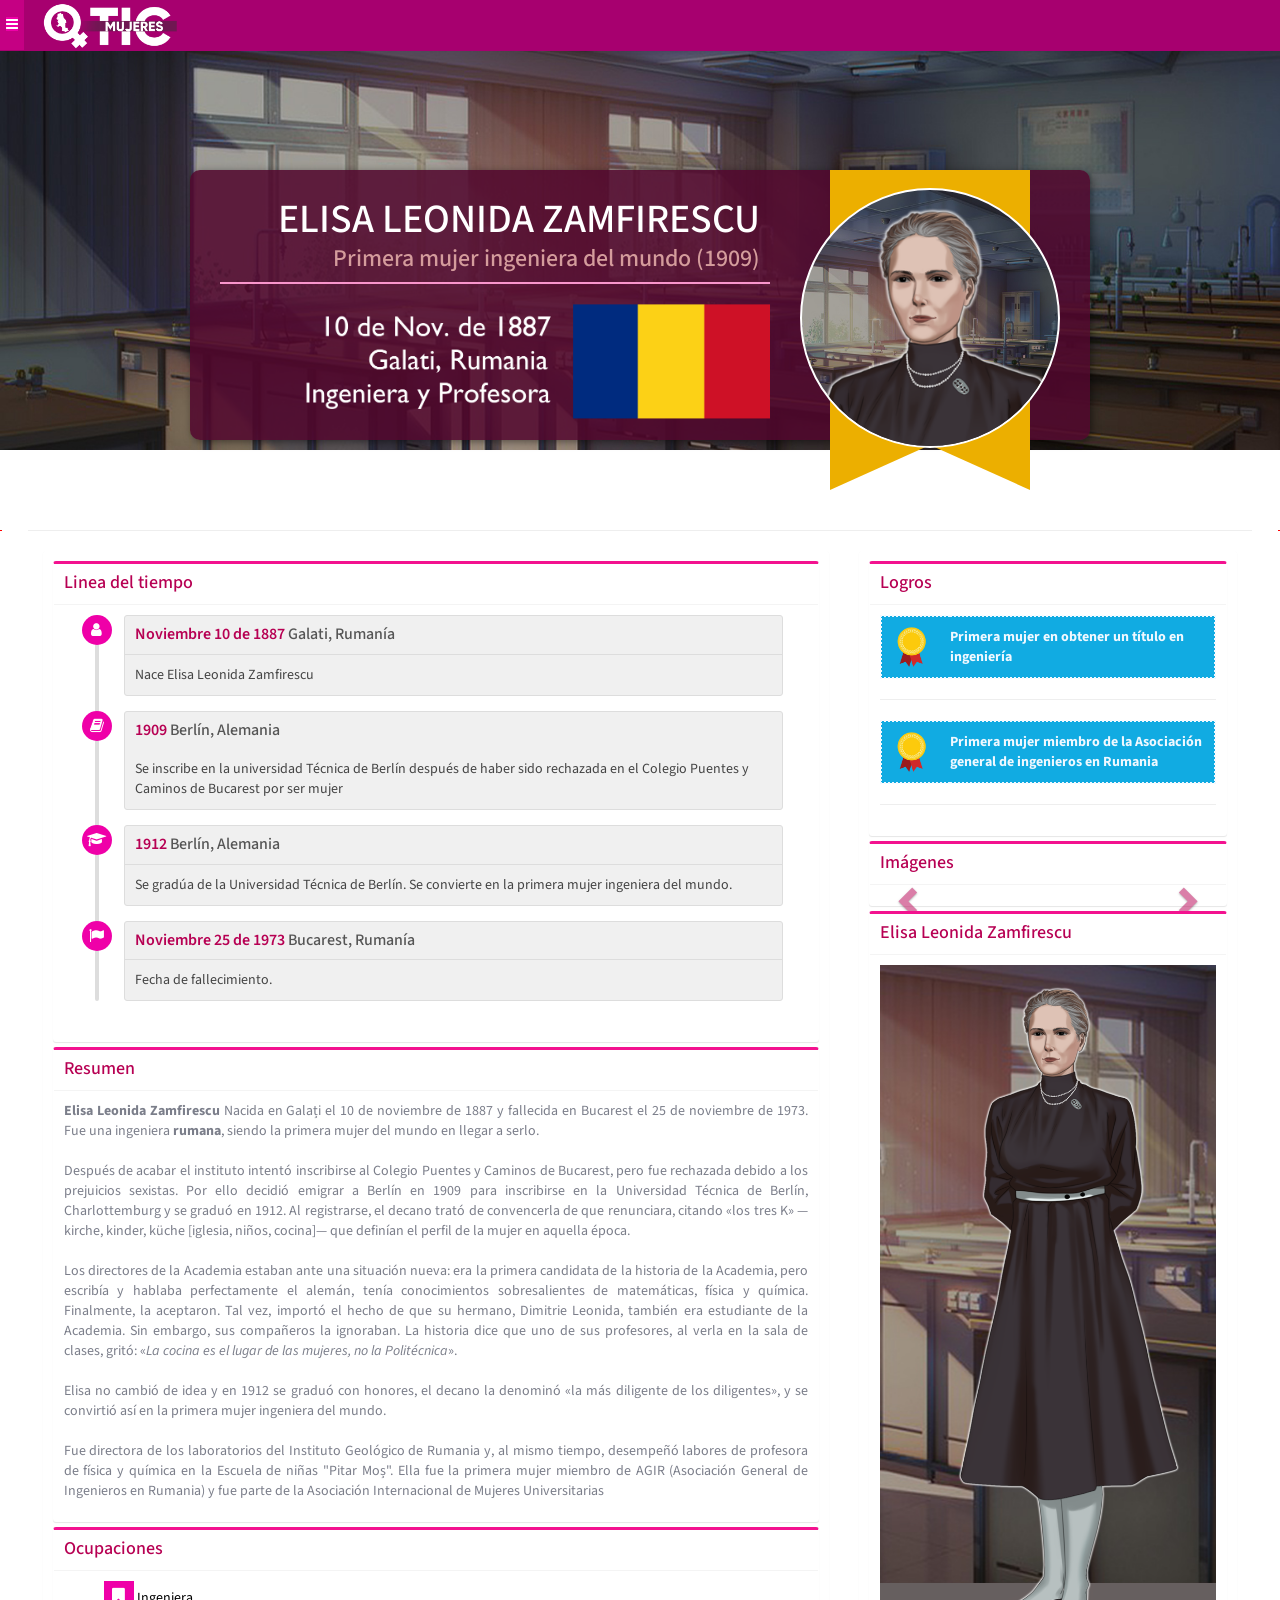
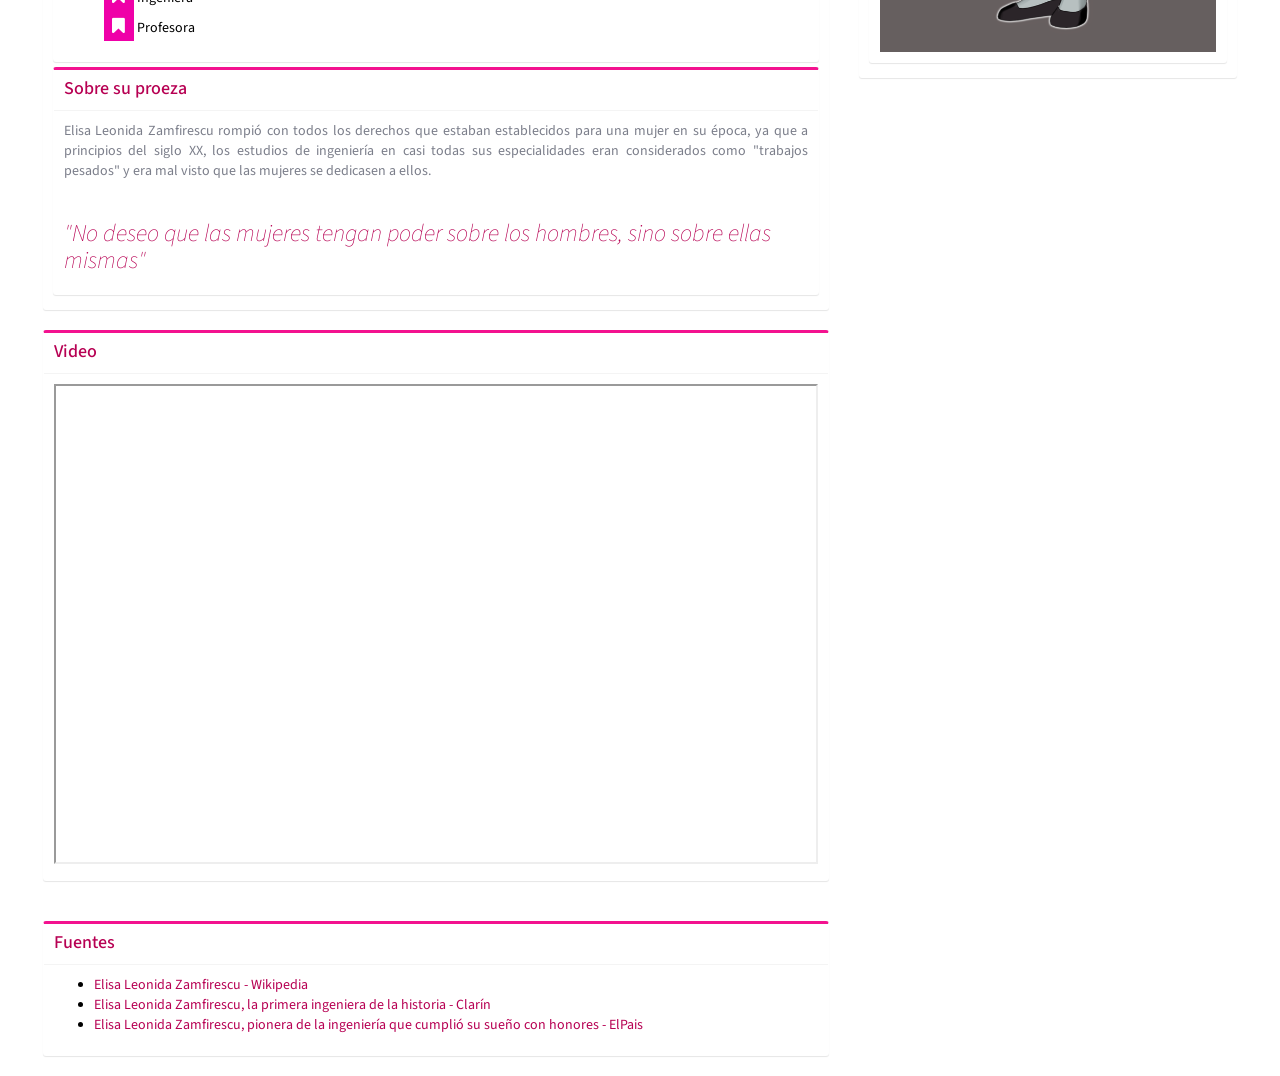
==== elisa-leonida.html @ 4ec095b8 "primera version final" ====
<!DOCTYPE html>
<html>
<head>
	<meta charset="utf-8">
    <meta http-equiv="X-UA-Compatible" content="IE=edge">
	<title>
		Mujeres TIC
	</title>

	<script
        src="https://code.jquery.com/jquery-2.2.4.min.js"
        integrity="sha256-BbhdlvQf/xTY9gja0Dq3HiwQF8LaCRTXxZKRutelT44="
        crossorigin="anonymous"></script>

    <!-- Latest compiled and minified CSS -->
	<link rel="stylesheet" href="https://maxcdn.bootstrapcdn.com/bootstrap/3.3.7/css/bootstrap.min.css" integrity="sha384-BVYiiSIFeK1dGmJRAkycuHAHRg32OmUcww7on3RYdg4Va+PmSTsz/K68vbdEjh4u" crossorigin="anonymous">

  <!-- Optional theme -->
	<link rel="stylesheet" href="https://maxcdn.bootstrapcdn.com/bootstrap/3.3.7/css/bootstrap-theme.min.css" integrity="sha384-rHyoN1iRsVXV4nD0JutlnGaslCJuC7uwjduW9SVrLvRYooPp2bWYgmgJQIXwl/Sp" crossorigin="anonymous">

  <!-- Latest compiled and minified JavaScript -->
	<script src="https://maxcdn.bootstrapcdn.com/bootstrap/3.3.7/js/bootstrap.min.js" integrity="sha384-Tc5IQib027qvyjSMfHjOMaLkfuWVxZxUPnCJA7l2mCWNIpG9mGCD8wGNIcPD7Txa" crossorigin="anonymous"></script>


    <link href="https://maxcdn.bootstrapcdn.com/font-awesome/4.2.0/css/font-awesome.min.css" rel="stylesheet">
    <!-- Ionicons -->
    <link rel="stylesheet" href="/fonts/ionicons.min.css">
    <!-- Theme style -->
    <link rel="stylesheet" href="dist/css/AdminLTE.css">
    <!-- AdminLTE Skins. Choose a skin from the css/skins
         folder instead of downloading all of them to reduce the load. -->
    <link rel="stylesheet" href="dist/css/skins/_all-skins.min.css">

    <!-- bootstrap wysihtml5 - text editor -->
    <link rel="stylesheet" href="plugins/bootstrap-wysihtml5/bootstrap3-wysihtml5.min.css">
    <link rel="stylesheet" href="plugins/iCheck/square/blue.css">
    <link rel="stylesheet" type="text/css" href="css/estilos.css">


    <link rel="stylesheet" type="text/css" href="css/estilos.css">

</head>



<body class="hold-transition skin-blue sidebar-mini" onscroll="comprobar()" onresize="comprobar()">

	<div id="mySidenav" class="sidenav" style="box-shadow: 0 2px 5px 0 rgba(0, 0, 0, .16), 0 2px 10px 0 rgba(0, 0, 0, .12);">
		  <a href="javascript:void(0)" class="closebtn" onclick="closeNav()">&times;</a>
		  <div id="sidenav"></div>
		</div>


	
	    

		
	

	    <div id="main" class="">

	    	<!-- ================ NAVBAR ============================-->

			<div class="topnav" id="myTopnav" style="position: fixed; z-index: 1">
			    	<button class="" onclick="openNav()" style="background-color: #c50083; border: none; height: 50px;">
			    		<i class="fa fa-navicon bg-fussia"> </i>
			    	</button>
			    	<img style="width: 200px;" src="img\logo/logo3.png">
					
			</div>

			<!-- ================ NAVBAR ============================-->

	    	<!-- Use any element to open the sidenav -->

		    <div style=" height: 450px;   background-image: url(img/Elisa-leonida/fondo.jpg); background-size: 100%;  background-repeat-y: auto;  background-position: center; 				background-attachment:scroll; "  class="hold-transition login-page">

		    	<div class="visible-md visible-lg"> <!-- recuadro de presentación -->

		    		<div class="tarjeta">

		    			<div class="row">
							<div class="col-sm-8">
								<div style="border-bottom: solid 2px #f995cc; margin-bottom: 20px; margin-top: 20px;">
									<h1 class="nombre-MD"> ELISA LEONIDA ZAMFIRESCU </h1>
									<h3 class="cualidad-MD">Primera mujer ingeniera del mundo (1909) </h3>
									
								</div>
								<img style="width: 100%; padding-left: 60px;" src="img/Elisa-leonida/datos.png">	
							</div>

							<div class="col-sm-4">								
								<div class="ribbon"></div>								
								<div class="fondoPerfil-MD" style="background-color: #563434">
									<img class="fotoPerfil-MD" src="img\Elisa-leonida/personaje.png">

								</div>								
							</div>
						</div>		
		    		</div>					
				</div> <!-- Fin de todo, recuadro de presentacion -->

				<div class="visible-xs visible-sm"> <!-- recuadro de presentación -->

		    		<div class="tarjeta-sm">

		    			<div class="row">
		    				<div class="col-sm-12">																
								<div class="fondoPerfil-SM">
									<img style="width: 250%; left: -116px; margin-top: 10px; position: absolute; " src="img\Elisa-leonida/personaje.png">

								</div>								
							</div>
							<div class="col-sm-12">
								<h1 style="text-align: center; font-size: 25px; color: white; margin-bottom: 0px; "> ELISA LEONIDA ZAMFIRESCU </h1>
								<h5 style="text-align: center; margin-top: 4px; color: white; white-space: nowrap; ">Primera mujer ingeniera del mundo (1909) </h3>
								<hr>
								<img style="max-width: 400px; width: 100%; display: block; margin-right: auto; margin-left: auto;" src="img/Elisa-leonida/datos.png">	
							</div>							
						</div>		
		    		</div>					
				</div> <!-- Fin de todo, recuadro de presentacion -->
		    	
		    


				
			</div>

			<div class="todo columna" style="margin: auto; margin-top: 80px;">
				<hr>

						<div class="col-sm-8">

							
							<div class="box box-solid" style="margin-top: 0px;">
			                
			                <div class="box-body">
			                  <div class="box-group" id="accordion">
			                    <!-- we are adding the .panel class so bootstrap.js collapse plugin detects it -->
			                    <div class="panel box box-warning">
			                    	<div class="box-header with-border">
			                    		<h4 class="box-title">
			                    			<a  data-parent="#accordion" href="#collapseZero">
			                            	Linea del tiempo
			                          		</a>
			                    		</h4>
			                    	</div>
			                    	<div id="collapseZero" class="panel-collapse collapse in">
			                    		<div class="box-body">
			                    			
			                    			<div class="tab-pane" id="timeline">
							                    <!-- The timeline -->
							                    <ul class="timeline timeline-inverse">
							                      <!-- timeline time label -->
							                      <!-- /.timeline-label -->
							                      <!-- timeline item -->
							                      <li>
							                        <i class="fa fa-user bg-fussia"></i>
							                        <div class="timeline-item">
							                          <h3 class="timeline-header"><a href="#">Noviembre 10 de 1887</a> Galati, Rumanía</h3>
							                          <div class="timeline-body">
							                            Nace Elisa Leonida Zamfirescu
							                          </div>			                          
							                        </div>
							                      </li>
							                      <!-- END timeline item -->
							                      <!-- timeline item -->
							                      <li>
							                        <i class="fa fa-book bg-fussia"></i>
							                        <div class="timeline-item">
							                          <h3 class="timeline-header no-border"><a href="#">1909</a> Berlín, Alemania</h3>
							                          <div class="timeline-body">
							                            Se inscribe en la universidad Técnica de Berlín después de haber sido rechazada en el Colegio Puentes y Caminos de Bucarest por ser mujer
							                          </div>
							                        </div>
							                      </li>
							                      <!-- END timeline item -->
							                      <!-- timeline item -->
							                      <li>
							                        <i class="fa fa-graduation-cap bg-fussia"></i>
							                        <div class="timeline-item">
							                          <h3 class="timeline-header"><a href="#">1912</a> Berlín, Alemania</h3>
							                          <div class="timeline-body">
							                            Se gradúa de la Universidad Técnica de Berlín. Se convierte en la primera mujer ingeniera del mundo.
							                          </div>			                          
							                        </div>
							                      </li>
							                      <li>
							                        <i class="fa fa-flag bg-fussia"></i>
							                        <div class="timeline-item">
							                          <h3 class="timeline-header"><a href="#">Noviembre 25 de 1973</a> Bucarest, Rumanía</h3>
							                          <div class="timeline-body">
							                            Fecha de fallecimiento.
							                          </div>			                          
							                        </div>
							                      </li>			                      
							                      <!-- END timeline item -->			                      
							                    </ul>
							                  </div><!-- /.tab-pane -->

			                    		</div>
			                    	</div>
			                    </div>
			                    <div class="panel box box-warning">
			                      <div class="box-header with-border">
			                        <h4 class="box-title">
			                          <a data-parent="#accordion" href="#collapseOne">
			                            Resumen
			                          </a>
			                        </h4>
			                      </div>
			                      <div id="collapseOne" class="panel-collapse collapse in">
			                        <div class="box-body">
			                          	<p style="text-align: justify;"><b>Elisa Leonida Zamfirescu </b> Nacida en Galați el 10 de noviembre de 1887 y fallecida en Bucarest el 25 de noviembre de 1973.​ Fue una ingeniera <b>rumana</b>, siendo la primera mujer del mundo en llegar a serlo.
										<br><br>
										
										Después de acabar el instituto intentó inscribirse al Colegio Puentes y Caminos de Bucarest, pero fue rechazada debido a los prejuicios sexistas.​ Por ello decidió emigrar a Berlín en 1909 para inscribirse en la Universidad Técnica de Berlín, Charlottemburg y se graduó en 1912. Al registrarse, el decano trató de convencerla de que renunciara, citando «los tres K» — kirche,  kinder,  küche [iglesia, niños, cocina]— que definían el perfil de la mujer en aquella época.
										<br><br>
										Los directores de la Academia estaban ante una situación nueva: era la primera candidata de la historia de la Academia, pero escribía y hablaba perfectamente el alemán, tenía conocimientos sobresalientes de matemáticas, física y química. Finalmente, la aceptaron. Tal vez, importó el hecho de que su hermano, Dimitrie Leonida, también era estudiante de la Academia. Sin embargo, sus compañeros la ignoraban. La historia dice que uno de sus profesores, al verla en la sala de clases, gritó: «<i>La cocina es el lugar de las mujeres, no la Politécnica</i>».
										<br><br>
										Elisa no cambió de idea y en 1912 se graduó con honores, el decano la denominó «la más diligente de los diligentes», y se convirtió así en la primera mujer ingeniera del mundo.​
										<br><br>
										Fue directora de los laboratorios del Instituto Geológico de Rumania y, al mismo tiempo, desempeñó labores de profesora de física y química en la Escuela de niñas "Pitar Moș". Ella fue la primera mujer miembro de AGIR (Asociación General de Ingenieros en Rumania) y fue parte de la Asociación Internacional de Mujeres Universitarias </p>
			                        </div>
			                      </div>
			                    </div>
			                    <div class="panel box box-warning">
			                      <div class="box-header with-border">
			                        <h4 class="box-title">
			                          <a data-parent="#accordion" href="#collapseTwo">
			                            Ocupaciones
			                          </a>
			                        </h4>
			                      </div>
			                      <div id="collapseTwo" class="panel-collapse collapse in">
			                        <div class="box-body">
			                          <ul style="list-style: none;">
			                          		<li> <i class="work fa fa-bookmark bg-fussia"></i>  Ingeniera</li>
											<li> <i class="work fa fa-bookmark bg-fussia"></i>  Profesora </li>
										</ul>
			                        </div>
			                      </div>
			                    </div>
			                    <div class="panel box box-warning">
			                      <div class="box-header with-border">
			                        <h4 class="box-title">
			                          <a data-parent="#accordion" href="#collapseThree">
			                            Sobre su proeza
			                          </a>
			                        </h4>
			                      </div>
			                      <div id="collapseThree" class="panel-collapse collapse in">
			                        <div class="box-body">
			                          <p style="text-align: justify;">
										Elisa Leonida Zamfirescu rompió con todos los derechos que estaban establecidos para una mujer en su época, ya que a principios del siglo XX, los estudios de ingeniería en casi todas sus especialidades eran considerados como "trabajos pesados" y era mal visto que las mujeres se dedicasen a ellos.
										<br><br>

										<h3 style="font-weight: 100;"><i>"No deseo que las mujeres tengan poder sobre los hombres, sino sobre ellas mismas"</i></h3>
									</p>
			                        </div>
			                      </div>
			                    </div>

			                  </div>
			                </div><!-- /.box-body -->
			              </div><!-- /.box -->

			                <div class="panel box box-warning">
						        <div class="box-header with-border">
						            <h4 class="box-title">
						                <a data-parent="#accordion1" href="#collapseFour">
						                            Video
						                </a>
						            </h4>
						        </div>
						        <div id="collapseFour" class="panel-collapse collapse in">
						            <div class="box-body">
						                <iframe width="100%" height="480" 
										src="https://www.youtube.com/embed/FiZWRlXcJfg?autohide=0"  
											allowfullscreen></iframe>
						            </div>
						        </div>
						    </div>						

							<br>

							<div class="panel box box-warning">
			                      <div class="box-header with-border">
			                        <h4 class="box-title">
			                          <a data-parent="#accordion" href="#collapseTwo">
			                            Fuentes
			                          </a>
			                        </h4>
			                      </div>
			                      <div id="collapseTwo" class="panel-collapse collapse in">
			                        <div class="box-body">
			                          <ul>
											<li> <a href="https://es.wikipedia.org/wiki/Elisa_Leonida_Zamfirescu"> Elisa Leonida Zamfirescu - Wikipedia</a> </li>
											<li> <a href="https://www.clarin.com/sociedad/elisa-leonida-zamfirescu-primera-ingeniera-historia_0_ASVPdsGP3.html"> Elisa Leonida Zamfirescu, la primera ingeniera de la historia - Clarín</a> </li>
											<li> <a href="https://elpais.com/elpais/2018/11/10/ciencia/1541805768_278758.html"> Elisa Leonida Zamfirescu, pionera de la ingeniería que cumplió su sueño con honores - ElPais</a></li>
										</ul>
			                        </div>
			                      </div>
			                    </div>


							
							
							
							
							

						</div>


						<!-- lado derecho -->
						<div class="col-sm-4">

							<div class="box box-solid" style="margin-top: 0px;">
			                
				                <div class="box-body">
				                  <div class="box-group" id="accordion">
				                  		<div class="panel box box-warning">
						                      <div class="box-header with-border">
						                        <h4 class="box-title">
						                          <a data-parent="#accordion1" href="#collapseFour">
						                            Logros
						                          </a>
						                        </h4>
						                      </div>
						                      <div id="collapseFour" class="panel-collapse collapse in">
						                        <div class="box-body">
						                         	<ul style="list-style: none; padding-left: 0px;">
														<li>
															<table>
															<tr>
															<td>
																<img class="medalla" src="img/iconos/logro.png">
															</td>
															<td>
																Primera mujer en obtener un título en ingeniería
															</td>
															 </tr>
															</table>
														</li>
														<hr>
														<li> 
															<table>
															<tr>
															<td>
																<img class="medalla" src="img/iconos/logro.png">
															</td>
															<td>
																Primera mujer miembro de la Asociación general de ingenieros en Rumania
															</td>
															 </tr>
															</table>
														</li>
																						
														<hr>
													</ul>
						                        </div>
						                    </div>
						                </div>


						                <div class="panel box box-warning" id="imagenes">
						                    <div class="box-header with-border">
						                        <h4 class="box-title">
						                          <a data-parent="#accordion1" href="#collapseFive">
						                            Imágenes
						                          </a>
						                        </h4>
						                    </div>
						                    <div id="collapseFive" class="panel-collapse collapse in">
						                        <div class="box-body">
						                         	<div id="myCarousel" class="carousel slide" data-ride="carousel">
											  <!-- Indicators -->
													  <ol class="carousel-indicators">
													    <li data-target="#myCarousel" data-slide-to="0" class="active"></li>
													    <li data-target="#myCarousel" data-slide-to="1"></li>
													  </ol>

													  <!-- Wrapper for slides -->
													  <div class="carousel-inner">
													    <div class="item active">
													      <img src="img\Elisa-leonida\Fotos/1.jpg" alt="">
													    </div>
													    <div class="item">
													      <img src="img\Elisa-leonida\Fotos/2.jpg" alt="">
													    </div>								    
													  </div>

													  <!-- Left and right controls -->
													  <a class="left carousel-control" href="#myCarousel" data-slide="prev">
													    <span class="glyphicon glyphicon-chevron-left"></span>
													    <span class="sr-only">Previous</span>
													  </a>
													  <a class="right carousel-control" href="#myCarousel" data-slide="next">
													    <span class="glyphicon glyphicon-chevron-right"></span>
													    <span class="sr-only">Next</span>
													  </a>
												</div>
						                        </div>
						                    </div>
						                </div>

						                <div id="aux"></div>
						                <div class="panel box box-warning hidden-xs" id="personaje">
						                    <div class="box-header with-border">
						                        <h4 class="box-title">
						                          <a data-parent="#accordion1" href="#collapseFive">
						                            Elisa Leonida Zamfirescu
						                          </a>
						                        </h4>
						                    </div>
						                    <div id="collapseFive" class="panel-collapse collapse in">
						                        <div class="box-body">
						                         	<img style="width: 100%; background-color: #885e68; background-image: url(img/Elisa-leonida/fondo.jpg); background-position: bottom;  padding-top: 20px;" src="img\Elisa-leonida/personaje.png">
						                        </div>
						                    </div>
						                </div>
						                <div class="panel box box-warning visible-xs">
						                    <div class="box-header with-border">
						                        <h4 class="box-title">
						                          <a data-parent="#accordion1" href="#collapseFive">
						                            Elisa Leonida Zamfirescu
						                          </a>
						                        </h4>
						                    </div>
						                    <div id="collapseFive" class="panel-collapse collapse in">
						                        <div class="box-body">
						                         	<img style="width: 100%; background-color: #885e68; background-image: url(img/Elisa-leonida/fondo.jpg); background-position: bottom;  padding-top: 20px;" src="img\Elisa-leonida/personaje.png">
						                        </div>
						                    </div>
						                </div>
				                  </div>
				              </div>
			          		</div>

							
															
						</div>

					</div>
				</div>


</body>

<script type="text/javascript">
	$("#sidenav").load('sidenav.html');
</script>

<script type="text/javascript">
	/* Set the width of the side navigation to 250px and the left margin of the page content to 250px and add a black background color to body */
	function openNav() {
	    document.getElementById("mySidenav").style.width = "280px";
	    document.getElementById("main").style.marginLeft = "280px";
	    document.body.style.backgroundColor = "rgba(0,0,0,0.4)";
	    comprobar();
	}

	/* Set the width of the side navigation to 0 and the left margin of the page content to 0, and the background color of body to white */
	function closeNav() {
	    document.getElementById("mySidenav").style.width = "0";
	    document.getElementById("main").style.marginLeft = "0";
	    document.body.style.backgroundColor = "white";
	    comprobar();
	}

	function comprobar(){ 
		document.getElementById("personaje").style.width = document.getElementById("imagenes").offsetWidth+"px";
		if( (document.getElementById("aux").getBoundingClientRect().top) <= "52"){	
			
			document.getElementById("personaje").style.position = 'fixed';
			document.getElementById("personaje").style.top = '52px';			


		}else if( (document.getElementById("aux").getBoundingClientRect().top) > "52"){

			document.getElementById("personaje").style ="";
		}
	}


</script>
</html>
---- dist/css/AdminLTE.css ----
@import url(https://fonts.googleapis.com/css?family=Source+Sans+Pro:300,400,600,700,300italic,400italic,600italic);
/*!
 *   AdminLTE v2.3.0
 *   Author: Almsaeed Studio
 *	 Website: Almsaeed Studio <http://almsaeedstudio.com>
 *   License: Open source - MIT
 *           Please visit http://opensource.org/licenses/MIT for more information
!*/
/*
 * Core: General Layout Style
 * -------------------------
 */
html,
body {
  min-height: 100%;
}
.layout-boxed html,
.layout-boxed body {
  height: 100%;
}
.tog{
  margin-left: 5px; padding: 25px; padding-right: 45px; background-color:  transparent; border-style: none; position: fixed;
}
.tog:focus{
  opacity: 0;
}
body {
  -webkit-font-smoothing: antialiased;
  -moz-osx-font-smoothing: grayscale;
  font-family: 'Source Sans Pro', 'Helvetica Neue', Helvetica, Arial, sans-serif;
  font-weight: 400;
  overflow-x: hidden;
  overflow-y: auto;
}
/* Layout */
.wrapper {
  min-height: 100%;
  position: static;
  overflow: hidden;
}
.wrapper:before,
.wrapper:after {
  content: " ";
  display: table;
}
.wrapper:after {
  clear: both;
}
.layout-boxed .wrapper {
  max-width: 1250px;
  margin: 0 auto;
  min-height: 100%;
  box-shadow: 0 0 8px rgba(0, 0, 0, 0.5);
  position: relative;
}
.layout-boxed {
  background: url('../img/boxed-bg.jpg') repeat fixed;
}
/*
 * Content Wrapper - contains the main content
 * ```.right-side has been deprecated as of v2.0.0 in favor of .content-wrapper  ```
 */
.content-wrapper,
.right-side,
.main-footer {
  -webkit-transition: -webkit-transform 0.3s ease-in-out, margin 0.3s ease-in-out;
  -moz-transition: -moz-transform 0.3s ease-in-out, margin 0.3s ease-in-out;
  -o-transition: -o-transform 0.3s ease-in-out, margin 0.3s ease-in-out;
  transition: transform 0.3s ease-in-out, margin 0.3s ease-in-out;
  margin-left: 230px;
  z-index: 820;
}
.layout-top-nav .content-wrapper,
.layout-top-nav .right-side,
.layout-top-nav .main-footer {
  margin-left: 0;
}
@media (max-width: 767px) {
  .content-wrapper,
  .right-side,
  .main-footer {
    margin-left: 0;
  }
}
@media (min-width: 768px) {
  .sidebar-collapse .content-wrapper,
  .sidebar-collapse .right-side,
  .sidebar-collapse .main-footer {
    margin-left: 0;
  }
}
@media (max-width: 767px) {
  .sidebar-open .content-wrapper,
  .sidebar-open .right-side,
  .sidebar-open .main-footer {
    -webkit-transform: translate(230px, 0);
    -ms-transform: translate(230px, 0);
    -o-transform: translate(230px, 0);
    transform: translate(230px, 0);
  }
}
.content-wrapper,
.right-side {
  min-height: 100%;
  background-color: #ecf0f5;
  z-index: 800;
}
.main-footer {
  background: #fff;
  padding: 15px;
  color: #444;
  border-top: 1px solid #d2d6de;
}
/* Fixed layout */
.fixed .main-header,
.fixed .main-sidebar,
.fixed .left-side {
  position: fixed;
}
.fixed .main-header {
  top: 0;
  right: 0;
  left: 0;
}
.fixed .content-wrapper,
.fixed .right-side {
  padding-top: 50px;
}
@media (max-width: 767px) {
  .fixed .content-wrapper,
  .fixed .right-side {
    padding-top: 100px;
  }
}
.fixed.layout-boxed .wrapper {
  max-width: 100%;
}
body.hold-transition .content-wrapper,
body.hold-transition .right-side,
body.hold-transition .main-footer,
body.hold-transition .main-sidebar,
body.hold-transition .left-side,
body.hold-transition .main-header > .navbar,
body.hold-transition .main-header .logo {
  /* Fix for IE */
  -webkit-transition: none;
  -o-transition: none;
  transition: none;
}
/* Content */
.content {
  min-height: 250px;
  padding: 15px;
  margin-right: auto;
  margin-left: auto;
  padding-left: 15px;
  padding-right: 15px;
}
/* H1 - H6 font */
h1,
h2,
h3,
h4,
h5,
h6,
.h1,
.h2,
.h3,
.h4,
.h5,
.h6 {
  font-family: 'Source Sans Pro', sans-serif;
}
/* General Links */
a {
  color: #3c8dbc;
}
a:hover,
a:active,
a:focus {
  outline: none;
  text-decoration: none;
  color: #72afd2;
}
/* Page Header */
.page-header {
  margin: 10px 0 20px 0;
  font-size: 22px;
}
.page-header > small {
  color: #666;
  display: block;
  margin-top: 5px;
}
/*
 * Component: Main Header
 * ----------------------
 */
.main-header {
  position: relative;
  max-height: 100px;
  z-index: 1030;
}
.main-header > .navbar {
  -webkit-transition: margin-left 0.3s ease-in-out;
  -o-transition: margin-left 0.3s ease-in-out;
  transition: margin-left 0.3s ease-in-out;
  margin-bottom: 0;
  margin-left: 230px;
  border: none;
  min-height: 50px;
  border-radius: 0;
}
.layout-top-nav .main-header > .navbar {
  margin-left: 0;
}
.main-header #navbar-search-input.form-control {
  background: rgba(255, 255, 255, 0.2);
  border-color: transparent;
}
.main-header #navbar-search-input.form-control:focus,
.main-header #navbar-search-input.form-control:active {
  border-color: rgba(0, 0, 0, 0.1);
  background: rgba(255, 255, 255, 0.9);
}
.main-header #navbar-search-input.form-control::-moz-placeholder {
  color: #ccc;
  opacity: 1;
}
.main-header #navbar-search-input.form-control:-ms-input-placeholder {
  color: #ccc;
}
.main-header #navbar-search-input.form-control::-webkit-input-placeholder {
  color: #ccc;
}
.main-header .navbar-custom-menu,
.main-header .navbar-right {
  float: right;
}
@media (max-width: 991px) {
  .main-header .navbar-custom-menu a,
  .main-header .navbar-right a {
    color: inherit;
    background: transparent;
  }
}
@media (max-width: 767px) {
  .main-header .navbar-right {
    float: none;
  }
  .navbar-collapse .main-header .navbar-right {
    margin: 7.5px -15px;
  }
  .main-header .navbar-right > li {
    color: inherit;
    border: 0;
  }
}
.main-header .sidebar-toggle {
  float: left;
  background-color: transparent;
  background-image: none;
  color: #fff;
  border: 0;
  margin: 0;
  padding: 15px 15px;
  font-family: fontAwesome;
}
.main-header .sidebar-toggle:before {
  content: "\f0c9";
}
.main-header .sidebar-toggle:hover {
  color: #fff;
}
.main-header .sidebar-toggle:focus,
.main-header .sidebar-toggle:active {
  background: transparent;
}
.main-header .sidebar-toggle .icon-bar {
  display: none;
}
.main-header .navbar .nav > li.user > a > .fa,
.main-header .navbar .nav > li.user > a > .glyphicon,
.main-header .navbar .nav > li.user > a > .ion {
  margin-right: 5px;
}
.main-header .navbar .nav > li > a > .label {
  position: absolute;
  top: 9px;
  right: 7px;
  text-align: center;
  font-size: 9px;
  padding: 2px 3px;
  line-height: .9;
}
.main-header .logo {
  -webkit-transition: width 0.3s ease-in-out;
  -o-transition: width 0.3s ease-in-out;
  transition: width 0.3s ease-in-out;
  display: block;
  float: left;
  height: 50px;
  font-size: 20px;
  line-height: 50px;
  text-align: center;
  width: 230px;
  font-family: "Helvetica Neue", Helvetica, Arial, sans-serif;
  padding: 0 15px;
  font-weight: 300;
  overflow: hidden;
}
.main-header .logo .logo-lg {
  display: block;
}
.main-header .logo .logo-mini {
  display: none;
}
.main-header .navbar-brand {
  color: #fff;
}
.content-header {
  position: relative;
  padding: 15px 15px 0 15px;
}
.content-header > h1 {
  margin: 0;
  font-size: 24px;
}
.content-header > h1 > small {
  font-size: 15px;
  display: inline-block;
  padding-left: 4px;
  font-weight: 300;
}
.content-header > .breadcrumb {
  float: right;
  background: transparent;
  margin-top: 0;
  margin-bottom: 0;
  font-size: 12px;
  padding: 7px 5px;
  position: absolute;
  top: 15px;
  right: 10px;
  border-radius: 2px;
}
.content-header > .breadcrumb > li > a {
  color: #444;
  text-decoration: none;
  display: inline-block;
}
.content-header > .breadcrumb > li > a > .fa,
.content-header > .breadcrumb > li > a > .glyphicon,
.content-header > .breadcrumb > li > a > .ion {
  margin-right: 5px;
}
.content-header > .breadcrumb > li + li:before {
  content: '>\00a0';
}
@media (max-width: 991px) {
  .content-header > .breadcrumb {
    position: relative;
    margin-top: 5px;
    top: 0;
    right: 0;
    float: none;
    background: #d2d6de;
    padding-left: 10px;
  }
  .content-header > .breadcrumb li:before {
    color: #97a0b3;
  }
}
.navbar-toggle {
  color: #fff;
  border: 0;
  margin: 0;
  padding: 15px 15px;
}
@media (max-width: 991px) {
  .navbar-custom-menu .navbar-nav > li {
    float: left;
  }
  .navbar-custom-menu .navbar-nav {
    margin: 0;
    float: left;
  }
  .navbar-custom-menu .navbar-nav > li > a {
    padding-top: 15px;
    padding-bottom: 15px;
    line-height: 20px;
  }
}
@media (max-width: 767px) {
  .main-header {
    position: relative;
  }
  .main-header .logo,
  .main-header .navbar {
    width: 100%;
    float: none;
  }
  .main-header .navbar {
    margin: 0;
  }
  .main-header .navbar-custom-menu {
    float: right;
  }
}
@media (max-width: 991px) {
  .navbar-collapse.pull-left {
    float: none!important;
  }
  .navbar-collapse.pull-left + .navbar-custom-menu {
    display: block;
    position: absolute;
    top: 0;
    right: 40px;
  }
}
/*
 * Component: Sidebar
 * ------------------
 */
.main-sidebar,
.left-side {
  position: absolute;
  top: 0;
  left: 0;
  padding-top: 50px;
  min-height: 100%;
  width: 230px;
  z-index: 810;
  -webkit-transition: -webkit-transform 0.3s ease-in-out, width 0.3s ease-in-out;
  -moz-transition: -moz-transform 0.3s ease-in-out, width 0.3s ease-in-out;
  -o-transition: -o-transform 0.3s ease-in-out, width 0.3s ease-in-out;
  transition: transform 0.3s ease-in-out, width 0.3s ease-in-out;
}
@media (max-width: 767px) {
  .main-sidebar,
  .left-side {
    padding-top: 100px;
  }
}
@media (max-width: 767px) {
  .main-sidebar,
  .left-side {
    -webkit-transform: translate(-230px, 0);
    -ms-transform: translate(-230px, 0);
    -o-transform: translate(-230px, 0);
    transform: translate(-230px, 0);
  }
}
@media (min-width: 768px) {
  .sidebar-collapse .main-sidebar,
  .sidebar-collapse .left-side {
    -webkit-transform: translate(-230px, 0);
    -ms-transform: translate(-230px, 0);
    -o-transform: translate(-230px, 0);
    transform: translate(-230px, 0);
  }
}
@media (max-width: 767px) {
  .sidebar-open .main-sidebar,
  .sidebar-open .left-side {
    -webkit-transform: translate(0, 0);
    -ms-transform: translate(0, 0);
    -o-transform: translate(0, 0);
    transform: translate(0, 0);
  }
}
.sidebar {
  padding-bottom: 10px;
}
.sidebar-form input:focus {
  border-color: transparent;
}
.user-panel {
  position: relative;
  width: 100%;
  padding: 10px;
  overflow: hidden;
}
.user-panel:before,
.user-panel:after {
  content: " ";
  display: table;
}
.user-panel:after {
  clear: both;
}
.user-panel > .image > img {
  width: 100%;
  max-width: 45px;
  height: auto;
}
.user-panel > .info {
  padding: 5px 5px 5px 15px;
  line-height: 1;
  position: absolute;
  left: 55px;
}
.user-panel > .info > p {
  font-weight: 600;
  margin-bottom: 9px;
}
.user-panel > .info > a {
  text-decoration: none;
  padding-right: 5px;
  margin-top: 3px;
  font-size: 11px;
}
.user-panel > .info > a > .fa,
.user-panel > .info > a > .ion,
.user-panel > .info > a > .glyphicon {
  margin-right: 3px;
}
.sidebar-menu {
  list-style: none;
  margin: 0;
  padding: 0;
}
.sidebar-menu > li {
  position: relative;
  margin: 0;
  padding: 0;
}
.sidebar-menu > li > a {
  padding: 12px 5px 12px 15px;
  display: block;
}
.sidebar-menu > li > a > .fa,
.sidebar-menu > li > a > .glyphicon,
.sidebar-menu > li > a > .ion {
  width: 20px;
}
.sidebar-menu > li .label,
.sidebar-menu > li .badge {
  margin-top: 3px;
  margin-right: 5px;
}
.sidebar-menu li.header {
  padding: 10px 25px 10px 15px;
  font-size: 12px;
}
.sidebar-menu li > a > .fa-angle-left {
  width: auto;
  height: auto;
  padding: 0;
  margin-right: 10px;
  margin-top: 3px;
}
.sidebar-menu li.active > a > .fa-angle-left {
  -webkit-transform: rotate(-90deg);
  -ms-transform: rotate(-90deg);
  -o-transform: rotate(-90deg);
  transform: rotate(-90deg);
}
.sidebar-menu li.active > .treeview-menu {
  display: block;
}
.sidebar-menu .treeview-menu {
  display: none;
  list-style: none;
  padding: 0;
  margin: 0;
  padding-left: 5px;
}
.sidebar-menu .treeview-menu .treeview-menu {
  padding-left: 20px;
}
.sidebar-menu .treeview-menu > li {
  margin: 0;
}
.sidebar-menu .treeview-menu > li > a {
  padding: 5px 5px 5px 15px;
  display: block;
  font-size: 14px;
}
.sidebar-menu .treeview-menu > li > a > .fa,
.sidebar-menu .treeview-menu > li > a > .glyphicon,
.sidebar-menu .treeview-menu > li > a > .ion {
  width: 20px;
}
.sidebar-menu .treeview-menu > li > a > .fa-angle-left,
.sidebar-menu .treeview-menu > li > a > .fa-angle-down {
  width: auto;
}
/*
 * Component: Sidebar Mini
 */
@media (min-width: 768px) {
  .sidebar-mini.sidebar-collapse .content-wrapper,
  .sidebar-mini.sidebar-collapse .right-side,
  .sidebar-mini.sidebar-collapse .main-footer {
    margin-left: 50px!important;
    z-index: 840;
  }
  .sidebar-mini.sidebar-collapse .main-sidebar {
    -webkit-transform: translate(0, 0);
    -ms-transform: translate(0, 0);
    -o-transform: translate(0, 0);
    transform: translate(0, 0);
    width: 50px!important;
    z-index: 850;
  }
  .sidebar-mini.sidebar-collapse .sidebar-menu > li {
    position: relative;
  }
  .sidebar-mini.sidebar-collapse .sidebar-menu > li > a {
    margin-right: 0;
  }
  .sidebar-mini.sidebar-collapse .sidebar-menu > li > a > span {
    border-top-right-radius: 4px;
  }
  .sidebar-mini.sidebar-collapse .sidebar-menu > li:not(.treeview) > a > span {
    border-bottom-right-radius: 4px;
  }
  .sidebar-mini.sidebar-collapse .sidebar-menu > li > .treeview-menu {
    padding-top: 5px;
    padding-bottom: 5px;
    border-bottom-right-radius: 4px;
  }
  .sidebar-mini.sidebar-collapse .sidebar-menu > li:hover > a > span:not(.pull-right),
  .sidebar-mini.sidebar-collapse .sidebar-menu > li:hover > .treeview-menu {
    display: block!important;
    position: absolute;
    width: 180px;
    left: 50px;
  }
  .sidebar-mini.sidebar-collapse .sidebar-menu > li:hover > a > span {
    top: 0;
    margin-left: -3px;
    padding: 12px 5px 12px 20px;
    background-color: inherit;
  }
  .sidebar-mini.sidebar-collapse .sidebar-menu > li:hover > .treeview-menu {
    top: 44px;
    margin-left: 0;
  }
  .sidebar-mini.sidebar-collapse .main-sidebar .user-panel > .info,
  .sidebar-mini.sidebar-collapse .sidebar-form,
  .sidebar-mini.sidebar-collapse .sidebar-menu > li > a > span,
  .sidebar-mini.sidebar-collapse .sidebar-menu > li > .treeview-menu,
  .sidebar-mini.sidebar-collapse .sidebar-menu > li > a > .pull-right,
  .sidebar-mini.sidebar-collapse .sidebar-menu li.header {
    display: none!important;
    -webkit-transform: translateZ(0);
  }
  .sidebar-mini.sidebar-collapse .main-header .logo {
    width: 50px;
  }
  .sidebar-mini.sidebar-collapse .main-header .logo > .logo-mini {
    display: block;
    margin-left: -15px;
    margin-right: -15px;
    font-size: 18px;
  }
  .sidebar-mini.sidebar-collapse .main-header .logo > .logo-lg {
    display: none;
  }
  .sidebar-mini.sidebar-collapse .main-header .navbar {
    margin-left: 50px;
  }
}
.sidebar-menu,
.main-sidebar .user-panel,
.sidebar-menu > li.header {
  white-space: nowrap;
  overflow: hidden;
}
.sidebar-menu:hover {
  overflow: visible;
}
.sidebar-form,
.sidebar-menu > li.header {
  overflow: hidden;
  text-overflow: clip;
}
.sidebar-menu li > a {
  position: relative;
}
.sidebar-menu li > a > .pull-right {
  position: absolute;
  top: 50%;
  right: 10px;
  margin-top: -7px;
}
/*
 * Component: Control sidebar. By default, this is the right sidebar.
 */
.control-sidebar-bg {
  position: fixed;
  z-index: 1000;
  bottom: 0;
}
.control-sidebar-bg,
.control-sidebar {
  top: 0;
  right: -230px;
  width: 230px;
  -webkit-transition: right 0.3s ease-in-out;
  -o-transition: right 0.3s ease-in-out;
  transition: right 0.3s ease-in-out;
}
.control-sidebar {
  position: absolute;
  padding-top: 50px;
  z-index: 1010;
}
@media (max-width: 768px) {
  .control-sidebar {
    padding-top: 100px;
  }
}
.control-sidebar > .tab-content {
  padding: 10px 15px;
}
.control-sidebar.control-sidebar-open,
.control-sidebar.control-sidebar-open + .control-sidebar-bg {
  right: 0;
}
.control-sidebar-open .control-sidebar-bg,
.control-sidebar-open .control-sidebar {
  right: 0;
}
@media (min-width: 768px) {
  .control-sidebar-open .content-wrapper,
  .control-sidebar-open .right-side,
  .control-sidebar-open .main-footer {
    margin-right: 230px;
  }
}
.nav-tabs.control-sidebar-tabs > li:first-of-type > a,
.nav-tabs.control-sidebar-tabs > li:first-of-type > a:hover,
.nav-tabs.control-sidebar-tabs > li:first-of-type > a:focus {
  border-left-width: 0;
}
.nav-tabs.control-sidebar-tabs > li > a {
  border-radius: 0;
}
.nav-tabs.control-sidebar-tabs > li > a,
.nav-tabs.control-sidebar-tabs > li > a:hover {
  border-top: none;
  border-right: none;
  border-left: 1px solid transparent;
  border-bottom: 1px solid transparent;
}
.nav-tabs.control-sidebar-tabs > li > a .icon {
  font-size: 16px;
}
.nav-tabs.control-sidebar-tabs > li.active > a,
.nav-tabs.control-sidebar-tabs > li.active > a:hover,
.nav-tabs.control-sidebar-tabs > li.active > a:focus,
.nav-tabs.control-sidebar-tabs > li.active > a:active {
  border-top: none;
  border-right: none;
  border-bottom: none;
}
@media (max-width: 768px) {
  .nav-tabs.control-sidebar-tabs {
    display: table;
  }
  .nav-tabs.control-sidebar-tabs > li {
    display: table-cell;
  }
}
.control-sidebar-heading {
  font-weight: 400;
  font-size: 16px;
  padding: 10px 0;
  margin-bottom: 10px;
}
.control-sidebar-subheading {
  display: block;
  font-weight: 400;
  font-size: 14px;
}
.control-sidebar-menu {
  list-style: none;
  padding: 0;
  margin: 0 -15px;
}
.control-sidebar-menu > li > a {
  display: block;
  padding: 10px 15px;
}
.control-sidebar-menu > li > a:before,
.control-sidebar-menu > li > a:after {
  content: " ";
  display: table;
}
.control-sidebar-menu > li > a:after {
  clear: both;
}
.control-sidebar-menu > li > a > .control-sidebar-subheading {
  margin-top: 0;
}
.control-sidebar-menu .menu-icon {
  float: left;
  width: 35px;
  height: 35px;
  border-radius: 50%;
  text-align: center;
  line-height: 35px;
}
.control-sidebar-menu .menu-info {
  margin-left: 45px;
  margin-top: 3px;
}
.control-sidebar-menu .menu-info > .control-sidebar-subheading {
  margin: 0;
}
.control-sidebar-menu .menu-info > p {
  margin: 0;
  font-size: 11px;
}
.control-sidebar-menu .progress {
  margin: 0;
}
.control-sidebar-dark {
  color: #b8c7ce;
}
.control-sidebar-dark,
.control-sidebar-dark + .control-sidebar-bg {
  background: #222d32;
}
.control-sidebar-dark .nav-tabs.control-sidebar-tabs {
  border-bottom: #1c2529;
}
.control-sidebar-dark .nav-tabs.control-sidebar-tabs > li > a {
  background: #181f23;
  color: #b8c7ce;
}
.control-sidebar-dark .nav-tabs.control-sidebar-tabs > li > a,
.control-sidebar-dark .nav-tabs.control-sidebar-tabs > li > a:hover,
.control-sidebar-dark .nav-tabs.control-sidebar-tabs > li > a:focus {
  border-left-color: #141a1d;
  border-bottom-color: #141a1d;
}
.control-sidebar-dark .nav-tabs.control-sidebar-tabs > li > a:hover,
.control-sidebar-dark .nav-tabs.control-sidebar-tabs > li > a:focus,
.control-sidebar-dark .nav-tabs.control-sidebar-tabs > li > a:active {
  background: #1c2529;
}
.control-sidebar-dark .nav-tabs.control-sidebar-tabs > li > a:hover {
  color: #fff;
}
.control-sidebar-dark .nav-tabs.control-sidebar-tabs > li.active > a,
.control-sidebar-dark .nav-tabs.control-sidebar-tabs > li.active > a:hover,
.control-sidebar-dark .nav-tabs.control-sidebar-tabs > li.active > a:focus,
.control-sidebar-dark .nav-tabs.control-sidebar-tabs > li.active > a:active {
  background: #222d32;
  color: #fff;
}
.control-sidebar-dark .control-sidebar-heading,
.control-sidebar-dark .control-sidebar-subheading {
  color: #fff;
}
.control-sidebar-dark .control-sidebar-menu > li > a:hover {
  background: #1e282c;
}
.control-sidebar-dark .control-sidebar-menu > li > a .menu-info > p {
  color: #b8c7ce;
}
.control-sidebar-light {
  color: #5e5e5e;
}
.control-sidebar-light,
.control-sidebar-light + .control-sidebar-bg {
  background: #f9fafc;
  border-left: 1px solid #d2d6de;
}
.control-sidebar-light .nav-tabs.control-sidebar-tabs {
  border-bottom: #d2d6de;
}
.control-sidebar-light .nav-tabs.control-sidebar-tabs > li > a {
  background: #e8ecf4;
  color: #444444;
}
.control-sidebar-light .nav-tabs.control-sidebar-tabs > li > a,
.control-sidebar-light .nav-tabs.control-sidebar-tabs > li > a:hover,
.control-sidebar-light .nav-tabs.control-sidebar-tabs > li > a:focus {
  border-left-color: #d2d6de;
  border-bottom-color: #d2d6de;
}
.control-sidebar-light .nav-tabs.control-sidebar-tabs > li > a:hover,
.control-sidebar-light .nav-tabs.control-sidebar-tabs > li > a:focus,
.control-sidebar-light .nav-tabs.control-sidebar-tabs > li > a:active {
  background: #eff1f7;
}
.control-sidebar-light .nav-tabs.control-sidebar-tabs > li.active > a,
.control-sidebar-light .nav-tabs.control-sidebar-tabs > li.active > a:hover,
.control-sidebar-light .nav-tabs.control-sidebar-tabs > li.active > a:focus,
.control-sidebar-light .nav-tabs.control-sidebar-tabs > li.active > a:active {
  background: #f9fafc;
  color: #111;
}
.control-sidebar-light .control-sidebar-heading,
.control-sidebar-light .control-sidebar-subheading {
  color: #111;
}
.control-sidebar-light .control-sidebar-menu {
  margin-left: -14px;
}
.control-sidebar-light .control-sidebar-menu > li > a:hover {
  background: #f4f4f5;
}
.control-sidebar-light .control-sidebar-menu > li > a .menu-info > p {
  color: #5e5e5e;
}
/*
 * Component: Dropdown menus
 * -------------------------
 */
/*Dropdowns in general*/
.dropdown-menu {
  box-shadow: none;
  border-color: #eee;
}
.dropdown-menu > li > a {
  color: #777;
}
.dropdown-menu > li > a > .glyphicon,
.dropdown-menu > li > a > .fa,
.dropdown-menu > li > a > .ion {
  margin-right: 10px;
}
.dropdown-menu > li > a:hover {
  background-color: #e1e3e9;
  color: #333;
}
.dropdown-menu > .divider {
  background-color: #eee;
}
.navbar-nav > .notifications-menu > .dropdown-menu,
.navbar-nav > .messages-menu > .dropdown-menu,
.navbar-nav > .tasks-menu > .dropdown-menu {
  width: 280px;
  padding: 0 0 0 0;
  margin: 0;
  top: 100%;
}
.navbar-nav > .notifications-menu > .dropdown-menu > li,
.navbar-nav > .messages-menu > .dropdown-menu > li,
.navbar-nav > .tasks-menu > .dropdown-menu > li {
  position: relative;
}
.navbar-nav > .notifications-menu > .dropdown-menu > li.header,
.navbar-nav > .messages-menu > .dropdown-menu > li.header,
.navbar-nav > .tasks-menu > .dropdown-menu > li.header {
  border-top-left-radius: 4px;
  border-top-right-radius: 4px;
  border-bottom-right-radius: 0;
  border-bottom-left-radius: 0;
  background-color: #ffffff;
  padding: 7px 10px;
  border-bottom: 1px solid #f4f4f4;
  color: #444444;
  font-size: 14px;
}
.navbar-nav > .notifications-menu > .dropdown-menu > li.footer > a,
.navbar-nav > .messages-menu > .dropdown-menu > li.footer > a,
.navbar-nav > .tasks-menu > .dropdown-menu > li.footer > a {
  border-top-left-radius: 0;
  border-top-right-radius: 0;
  border-bottom-right-radius: 4px;
  border-bottom-left-radius: 4px;
  font-size: 12px;
  background-color: #fff;
  padding: 7px 10px;
  border-bottom: 1px solid #eeeeee;
  color: #444!important;
  text-align: center;
}
@media (max-width: 991px) {
  .navbar-nav > .notifications-menu > .dropdown-menu > li.footer > a,
  .navbar-nav > .messages-menu > .dropdown-menu > li.footer > a,
  .navbar-nav > .tasks-menu > .dropdown-menu > li.footer > a {
    background: #fff!important;
    color: #444!important;
  }
}
.navbar-nav > .notifications-menu > .dropdown-menu > li.footer > a:hover,
.navbar-nav > .messages-menu > .dropdown-menu > li.footer > a:hover,
.navbar-nav > .tasks-menu > .dropdown-menu > li.footer > a:hover {
  text-decoration: none;
  font-weight: normal;
}
.navbar-nav > .notifications-menu > .dropdown-menu > li .menu,
.navbar-nav > .messages-menu > .dropdown-menu > li .menu,
.navbar-nav > .tasks-menu > .dropdown-menu > li .menu {
  max-height: 200px;
  margin: 0;
  padding: 0;
  list-style: none;
  overflow-x: hidden;
}
.navbar-nav > .notifications-menu > .dropdown-menu > li .menu > li > a,
.navbar-nav > .messages-menu > .dropdown-menu > li .menu > li > a,
.navbar-nav > .tasks-menu > .dropdown-menu > li .menu > li > a {
  display: block;
  white-space: nowrap;
  /* Prevent text from breaking */
  border-bottom: 1px solid #f4f4f4;
}
.navbar-nav > .notifications-menu > .dropdown-menu > li .menu > li > a:hover,
.navbar-nav > .messages-menu > .dropdown-menu > li .menu > li > a:hover,
.navbar-nav > .tasks-menu > .dropdown-menu > li .menu > li > a:hover {
  background: #f4f4f4;
  text-decoration: none;
}
.navbar-nav > .notifications-menu > .dropdown-menu > li .menu > li > a {
  color: #444444;
  overflow: hidden;
  text-overflow: ellipsis;
  white-space: nowrap;
  padding: 10px;
}
.navbar-nav > .notifications-menu > .dropdown-menu > li .menu > li > a > .glyphicon,
.navbar-nav > .notifications-menu > .dropdown-menu > li .menu > li > a > .fa,
.navbar-nav > .notifications-menu > .dropdown-menu > li .menu > li > a > .ion {
  width: 20px;
}
.navbar-nav > .messages-menu > .dropdown-menu > li .menu > li > a {
  margin: 0;
  padding: 10px 10px;
}
.navbar-nav > .messages-menu > .dropdown-menu > li .menu > li > a > div > img {
  margin: auto 10px auto auto;
  width: 40px;
  height: 40px;
}
.navbar-nav > .messages-menu > .dropdown-menu > li .menu > li > a > h4 {
  padding: 0;
  margin: 0 0 0 45px;
  color: #444444;
  font-size: 15px;
  position: relative;
}
.navbar-nav > .messages-menu > .dropdown-menu > li .menu > li > a > h4 > small {
  color: #999999;
  font-size: 10px;
  position: absolute;
  top: 0;
  right: 0;
}
.navbar-nav > .messages-menu > .dropdown-menu > li .menu > li > a > p {
  margin: 0 0 0 45px;
  font-size: 12px;
  color: #888888;
}
.navbar-nav > .messages-menu > .dropdown-menu > li .menu > li > a:before,
.navbar-nav > .messages-menu > .dropdown-menu > li .menu > li > a:after {
  content: " ";
  display: table;
}
.navbar-nav > .messages-menu > .dropdown-menu > li .menu > li > a:after {
  clear: both;
}
.navbar-nav > .tasks-menu > .dropdown-menu > li .menu > li > a {
  padding: 10px;
}
.navbar-nav > .tasks-menu > .dropdown-menu > li .menu > li > a > h3 {
  font-size: 14px;
  padding: 0;
  margin: 0 0 10px 0;
  color: #666666;
}
.navbar-nav > .tasks-menu > .dropdown-menu > li .menu > li > a > .progress {
  padding: 0;
  margin: 0;
}
.navbar-nav > .user-menu > .dropdown-menu {
  border-top-right-radius: 0;
  border-top-left-radius: 0;
  padding: 1px 0 0 0;
  border-top-width: 0;
  width: 280px;
}
.navbar-nav > .user-menu > .dropdown-menu,
.navbar-nav > .user-menu > .dropdown-menu > .user-body {
  border-bottom-right-radius: 4px;
  border-bottom-left-radius: 4px;
}
.navbar-nav > .user-menu > .dropdown-menu > li.user-header {
  height: 175px;
  padding: 10px;
  text-align: center;
}
.navbar-nav > .user-menu > .dropdown-menu > li.user-header > img {
  z-index: 5;
  height: 90px;
  width: 90px;
  border: 3px solid;
  border-color: transparent;
  border-color: rgba(255, 255, 255, 0.2);
}
.navbar-nav > .user-menu > .dropdown-menu > li.user-header > p {
  z-index: 5;
  color: #fff;
  color: rgba(255, 255, 255, 0.8);
  font-size: 17px;
  margin-top: 10px;
}
.navbar-nav > .user-menu > .dropdown-menu > li.user-header > p > small {
  display: block;
  font-size: 12px;
}
.navbar-nav > .user-menu > .dropdown-menu > .user-body {
  padding: 15px;
  border-bottom: 1px solid #f4f4f4;
  border-top: 1px solid #dddddd;
}
.navbar-nav > .user-menu > .dropdown-menu > .user-body:before,
.navbar-nav > .user-menu > .dropdown-menu > .user-body:after {
  content: " ";
  display: table;
}
.navbar-nav > .user-menu > .dropdown-menu > .user-body:after {
  clear: both;
}
.navbar-nav > .user-menu > .dropdown-menu > .user-body a {
  color: #444 !important;
}
@media (max-width: 991px) {
  .navbar-nav > .user-menu > .dropdown-menu > .user-body a {
    background: #fff !important;
    color: #444 !important;
  }
}
.navbar-nav > .user-menu > .dropdown-menu > .user-footer {
  background-color: #f9f9f9;
  padding: 10px;
}
.navbar-nav > .user-menu > .dropdown-menu > .user-footer:before,
.navbar-nav > .user-menu > .dropdown-menu > .user-footer:after {
  content: " ";
  display: table;
}
.navbar-nav > .user-menu > .dropdown-menu > .user-footer:after {
  clear: both;
}
.navbar-nav > .user-menu > .dropdown-menu > .user-footer .btn-default {
  color: #666666;
}
@media (max-width: 991px) {
  .navbar-nav > .user-menu > .dropdown-menu > .user-footer .btn-default:hover {
    background-color: #f9f9f9;
  }
}
.navbar-nav > .user-menu .user-image {
  float: left;
  width: 25px;
  height: 25px;
  border-radius: 50%;
  margin-right: 10px;
  margin-top: -2px;
}
@media (max-width: 767px) {
  .navbar-nav > .user-menu .user-image {
    float: none;
    margin-right: 0;
    margin-top: -8px;
    line-height: 10px;
  }
}
/* Add fade animation to dropdown menus by appending
 the class .animated-dropdown-menu to the .dropdown-menu ul (or ol)*/
.open:not(.dropup) > .animated-dropdown-menu {
  backface-visibility: visible !important;
  -webkit-animation: flipInX 0.7s both;
  -o-animation: flipInX 0.7s both;
  animation: flipInX 0.7s both;
}
@keyframes flipInX {
  0% {
    transform: perspective(400px) rotate3d(1, 0, 0, 90deg);
    transition-timing-function: ease-in;
    opacity: 0;
  }
  40% {
    transform: perspective(400px) rotate3d(1, 0, 0, -20deg);
    transition-timing-function: ease-in;
  }
  60% {
    transform: perspective(400px) rotate3d(1, 0, 0, 10deg);
    opacity: 1;
  }
  80% {
    transform: perspective(400px) rotate3d(1, 0, 0, -5deg);
  }
  100% {
    transform: perspective(400px);
  }
}
@-webkit-keyframes flipInX {
  0% {
    -webkit-transform: perspective(400px) rotate3d(1, 0, 0, 90deg);
    -webkit-transition-timing-function: ease-in;
    opacity: 0;
  }
  40% {
    -webkit-transform: perspective(400px) rotate3d(1, 0, 0, -20deg);
    -webkit-transition-timing-function: ease-in;
  }
  60% {
    -webkit-transform: perspective(400px) rotate3d(1, 0, 0, 10deg);
    opacity: 1;
  }
  80% {
    -webkit-transform: perspective(400px) rotate3d(1, 0, 0, -5deg);
  }
  100% {
    -webkit-transform: perspective(400px);
  }
}
/* Fix dropdown menu in navbars */
.navbar-custom-menu > .navbar-nav > li {
  position: relative;
}
.navbar-custom-menu > .navbar-nav > li > .dropdown-menu {
  position: absolute;
  right: 0;
  left: auto;
}
@media (max-width: 991px) {
  .navbar-custom-menu > .navbar-nav {
    float: right;
  }
  .navbar-custom-menu > .navbar-nav > li {
    position: static;
  }
  .navbar-custom-menu > .navbar-nav > li > .dropdown-menu {
    position: absolute;
    right: 5%;
    left: auto;
    border: 1px solid #ddd;
    background: #fff;
  }
}
/*
 * Component: Form
 * ---------------
 */
.form-control {
  border-radius: 0;
  box-shadow: none;
  border-color: #d2d6de;
}
.form-control:focus {
  border-color: #3c8dbc;
  box-shadow: none;
}
.form-control::-moz-placeholder,
.form-control:-ms-input-placeholder,
.form-control::-webkit-input-placeholder {
  color: #bbb;
  opacity: 1;
}
.form-control:not(select) {
  -webkit-appearance: none;
  -moz-appearance: none;
  appearance: none;
}
.form-group.has-success label {
  color: #00a65a;
}
.form-group.has-success .form-control {
  border-color: #00a65a;
  box-shadow: none;
}
.form-group.has-warning label {
  color: #f39c12;
}
.form-group.has-warning .form-control {
  border-color: #f39c12;
  box-shadow: none;
}
.form-group.has-error label {
  color: #dd4b39;
}
.form-group.has-error .form-control {
  border-color: #dd4b39;
  box-shadow: none;
}
/* Input group */
.input-group .input-group-addon {
  border-radius: 0;
  border-color: #d2d6de;
  background-color: #fff;
}
/* button groups */
.btn-group-vertical .btn.btn-flat:first-of-type,
.btn-group-vertical .btn.btn-flat:last-of-type {
  border-radius: 0;
}
.icheck > label {
  padding-left: 0;
}
/* support Font Awesome icons in form-control */
.form-control-feedback.fa {
  line-height: 34px;
}
.input-lg + .form-control-feedback.fa,
.input-group-lg + .form-control-feedback.fa,
.form-group-lg .form-control + .form-control-feedback.fa {
  line-height: 46px;
}
.input-sm + .form-control-feedback.fa,
.input-group-sm + .form-control-feedback.fa,
.form-group-sm .form-control + .form-control-feedback.fa {
  line-height: 30px;
}
/*
 * Component: Progress Bar
 * -----------------------
 */
.progress,
.progress > .progress-bar {
  -webkit-box-shadow: none;
  box-shadow: none;
}
.progress,
.progress > .progress-bar,
.progress .progress-bar,
.progress > .progress-bar .progress-bar {
  border-radius: 1px;
}
/* size variation */
.progress.sm,
.progress-sm {
  height: 10px;
}
.progress.sm,
.progress-sm,
.progress.sm .progress-bar,
.progress-sm .progress-bar {
  border-radius: 1px;
}
.progress.xs,
.progress-xs {
  height: 7px;
}
.progress.xs,
.progress-xs,
.progress.xs .progress-bar,
.progress-xs .progress-bar {
  border-radius: 1px;
}
.progress.xxs,
.progress-xxs {
  height: 3px;
}
.progress.xxs,
.progress-xxs,
.progress.xxs .progress-bar,
.progress-xxs .progress-bar {
  border-radius: 1px;
}
/* Vertical bars */
.progress.vertical {
  position: relative;
  width: 30px;
  height: 200px;
  display: inline-block;
  margin-right: 10px;
}
.progress.vertical > .progress-bar {
  width: 100%;
  position: absolute;
  bottom: 0;
}
.progress.vertical.sm,
.progress.vertical.progress-sm {
  width: 20px;
}
.progress.vertical.xs,
.progress.vertical.progress-xs {
  width: 10px;
}
.progress.vertical.xxs,
.progress.vertical.progress-xxs {
  width: 3px;
}
.progress-group .progress-text {
  font-weight: 600;
}
.progress-group .progress-number {
  float: right;
}
/* Remove margins from progress bars when put in a table */
.table tr > td .progress {
  margin: 0;
}
.progress-bar-light-blue,
.progress-bar-primary {
  background-color: #3c8dbc;
}
.progress-striped .progress-bar-light-blue,
.progress-striped .progress-bar-primary {
  background-image: -webkit-linear-gradient(45deg, rgba(255, 255, 255, 0.15) 25%, transparent 25%, transparent 50%, rgba(255, 255, 255, 0.15) 50%, rgba(255, 255, 255, 0.15) 75%, transparent 75%, transparent);
  background-image: -o-linear-gradient(45deg, rgba(255, 255, 255, 0.15) 25%, transparent 25%, transparent 50%, rgba(255, 255, 255, 0.15) 50%, rgba(255, 255, 255, 0.15) 75%, transparent 75%, transparent);
  background-image: linear-gradient(45deg, rgba(255, 255, 255, 0.15) 25%, transparent 25%, transparent 50%, rgba(255, 255, 255, 0.15) 50%, rgba(255, 255, 255, 0.15) 75%, transparent 75%, transparent);
}
.progress-bar-green,
.progress-bar-success {
  background-color: #00a65a;
}
.progress-striped .progress-bar-green,
.progress-striped .progress-bar-success {
  background-image: -webkit-linear-gradient(45deg, rgba(255, 255, 255, 0.15) 25%, transparent 25%, transparent 50%, rgba(255, 255, 255, 0.15) 50%, rgba(255, 255, 255, 0.15) 75%, transparent 75%, transparent);
  background-image: -o-linear-gradient(45deg, rgba(255, 255, 255, 0.15) 25%, transparent 25%, transparent 50%, rgba(255, 255, 255, 0.15) 50%, rgba(255, 255, 255, 0.15) 75%, transparent 75%, transparent);
  background-image: linear-gradient(45deg, rgba(255, 255, 255, 0.15) 25%, transparent 25%, transparent 50%, rgba(255, 255, 255, 0.15) 50%, rgba(255, 255, 255, 0.15) 75%, transparent 75%, transparent);
}
.progress-bar-aqua,
.progress-bar-info {
  background-color: #00c0ef;
}
.progress-striped .progress-bar-aqua,
.progress-striped .progress-bar-info {
  background-image: -webkit-linear-gradient(45deg, rgba(255, 255, 255, 0.15) 25%, transparent 25%, transparent 50%, rgba(255, 255, 255, 0.15) 50%, rgba(255, 255, 255, 0.15) 75%, transparent 75%, transparent);
  background-image: -o-linear-gradient(45deg, rgba(255, 255, 255, 0.15) 25%, transparent 25%, transparent 50%, rgba(255, 255, 255, 0.15) 50%, rgba(255, 255, 255, 0.15) 75%, transparent 75%, transparent);
  background-image: linear-gradient(45deg, rgba(255, 255, 255, 0.15) 25%, transparent 25%, transparent 50%, rgba(255, 255, 255, 0.15) 50%, rgba(255, 255, 255, 0.15) 75%, transparent 75%, transparent);
}
.progress-bar-yellow,
.progress-bar-warning {
  background-color: #f39c12;
}
.progress-striped .progress-bar-yellow,
.progress-striped .progress-bar-warning {
  background-image: -webkit-linear-gradient(45deg, rgba(255, 255, 255, 0.15) 25%, transparent 25%, transparent 50%, rgba(255, 255, 255, 0.15) 50%, rgba(255, 255, 255, 0.15) 75%, transparent 75%, transparent);
  background-image: -o-linear-gradient(45deg, rgba(255, 255, 255, 0.15) 25%, transparent 25%, transparent 50%, rgba(255, 255, 255, 0.15) 50%, rgba(255, 255, 255, 0.15) 75%, transparent 75%, transparent);
  background-image: linear-gradient(45deg, rgba(255, 255, 255, 0.15) 25%, transparent 25%, transparent 50%, rgba(255, 255, 255, 0.15) 50%, rgba(255, 255, 255, 0.15) 75%, transparent 75%, transparent);
}
.progress-bar-red,
.progress-bar-danger {
  background-color: #dd4b39;
}
.progress-striped .progress-bar-red,
.progress-striped .progress-bar-danger {
  background-image: -webkit-linear-gradient(45deg, rgba(255, 255, 255, 0.15) 25%, transparent 25%, transparent 50%, rgba(255, 255, 255, 0.15) 50%, rgba(255, 255, 255, 0.15) 75%, transparent 75%, transparent);
  background-image: -o-linear-gradient(45deg, rgba(255, 255, 255, 0.15) 25%, transparent 25%, transparent 50%, rgba(255, 255, 255, 0.15) 50%, rgba(255, 255, 255, 0.15) 75%, transparent 75%, transparent);
  background-image: linear-gradient(45deg, rgba(255, 255, 255, 0.15) 25%, transparent 25%, transparent 50%, rgba(255, 255, 255, 0.15) 50%, rgba(255, 255, 255, 0.15) 75%, transparent 75%, transparent);
}
/*
 * Component: Small Box
 * --------------------
 */
.small-box {
  border-radius: 2px;
  position: relative;
  display: block;
  margin-bottom: 20px;
  box-shadow: 0 1px 1px rgba(0, 0, 0, 0.1);
}
.small-box > .inner {
  padding: 10px;
}
.small-box > .small-box-footer {
  position: relative;
  text-align: center;
  padding: 3px 0;
  color: #fff;
  color: rgba(255, 255, 255, 0.8);
  display: block;
  z-index: 10;
  background: rgba(0, 0, 0, 0.1);
  text-decoration: none;
}
.small-box > .small-box-footer:hover {
  color: #fff;
  background: rgba(0, 0, 0, 0.15);
}
.small-box h3 {
  font-size: 38px;
  font-weight: bold;
  margin: 0 0 10px 0;
  white-space: nowrap;
  padding: 0;
}
.small-box p {
  font-size: 15px;
}
.small-box p > small {
  display: block;
  color: #f9f9f9;
  font-size: 13px;
  margin-top: 5px;
}
.small-box h3,
.small-box p {
  z-index: 5px;
}
.small-box .icon {
  -webkit-transition: all 0.3s linear;
  -o-transition: all 0.3s linear;
  transition: all 0.3s linear;
  position: absolute;
  top: -10px;
  right: 10px;
  z-index: 0;
  font-size: 90px;
  color: rgba(0, 0, 0, 0.15);
}
.small-box:hover {
  text-decoration: none;
  color: #f9f9f9;
}
.small-box:hover .icon {
  font-size: 95px;
}
@media (max-width: 767px) {
  .small-box {
    text-align: center;
  }
  .small-box .icon {
    display: none;
  }
  .small-box p {
    font-size: 12px;
  }
}
/*
 * Component: Box
 * --------------
 */
.box {
  position: relative;
  border-radius: 3px;
  background: #ffffff;
  border-top: 3px solid #d2d6de;
  margin-bottom: 20px;
  width: 100%;
  box-shadow: 0 1px 1px rgba(0, 0, 0, 0.1);
}
.box.box-primary {
  border-top-color: #3c8dbc;
}
.box.box-info {
  border-top-color: #00c0ef;
}
.box.box-danger {
  border-top-color: #dd4b39;
}
.box.box-warning {
  border-top-color: #f39c12;
}
.box.box-success {
  border-top-color: #00a65a;
}
.box.box-default {
  border-top-color: #d2d6de;
}
.box.collapsed-box .box-body,
.box.collapsed-box .box-footer {
  display: none;
}
.box .nav-stacked > li {
  border-bottom: 1px solid #f4f4f4;
  margin: 0;
}
.box .nav-stacked > li:last-of-type {
  border-bottom: none;
}
.box.height-control .box-body {
  max-height: 300px;
  overflow: auto;
}
.box .border-right {
  border-right: 1px solid #f4f4f4;
}
.box .border-left {
  border-left: 1px solid #f4f4f4;
}
.box.box-solid {
  border-top: 0;
}
.box.box-solid > .box-header .btn.btn-default {
  background: transparent;
}
.box.box-solid > .box-header .btn:hover,
.box.box-solid > .box-header a:hover {
  background: rgba(0, 0, 0, 0.1);
}
.box.box-solid.box-default {
  border: 1px solid #d2d6de;
}
.box.box-solid.box-default > .box-header {
  color: #444444;
  background: #d2d6de;
  background-color: #d2d6de;
}
.box.box-solid.box-default > .box-header a,
.box.box-solid.box-default > .box-header .btn {
  color: #444444;
}
.box.box-solid.box-primary {
  border: 1px solid #3c8dbc;
}
.box.box-solid.box-primary > .box-header {
  color: #ffffff;
  background: #3c8dbc;
  background-color: #3c8dbc;
}
.box.box-solid.box-primary > .box-header a,
.box.box-solid.box-primary > .box-header .btn {
  color: #ffffff;
}
.box.box-solid.box-info {
  border: 1px solid #00c0ef;
}
.box.box-solid.box-info > .box-header {
  color: #ffffff;
  background: #00c0ef;
  background-color: #00c0ef;
}
.box.box-solid.box-info > .box-header a,
.box.box-solid.box-info > .box-header .btn {
  color: #ffffff;
}
.box.box-solid.box-danger {
  border: 1px solid #dd4b39;
}
.box.box-solid.box-danger > .box-header {
  color: #ffffff;
  background: #dd4b39;
  background-color: #dd4b39;
}
.box.box-solid.box-danger > .box-header a,
.box.box-solid.box-danger > .box-header .btn {
  color: #ffffff;
}
.box.box-solid.box-warning {
  border: 1px solid #f39c12;
}
.box.box-solid.box-warning > .box-header {
  color: #ffffff;
  background: #f39c12;
  background-color: #f39c12;
}
.box.box-solid.box-warning > .box-header a,
.box.box-solid.box-warning > .box-header .btn {
  color: #ffffff;
}
.box.box-solid.box-success {
  border: 1px solid #00a65a;
}
.box.box-solid.box-success > .box-header {
  color: #ffffff;
  background: #00a65a;
  background-color: #00a65a;
}
.box.box-solid.box-success > .box-header a,
.box.box-solid.box-success > .box-header .btn {
  color: #ffffff;
}
.box.box-solid > .box-header > .box-tools .btn {
  border: 0;
  box-shadow: none;
}
.box.box-solid[class*='bg'] > .box-header {
  color: #fff;
}
.box .box-group > .box {
  margin-bottom: 5px;
}
.box .knob-label {
  text-align: center;
  color: #333;
  font-weight: 100;
  font-size: 12px;
  margin-bottom: 0.3em;
}
.box > .overlay,
.overlay-wrapper > .overlay,
.box > .loading-img,
.overlay-wrapper > .loading-img {
  position: absolute;
  top: 0;
  left: 0;
  width: 100%;
  height: 100%;
}
.box .overlay,
.overlay-wrapper .overlay {
  z-index: 50;
  background: rgba(255, 255, 255, 0.7);
  border-radius: 3px;
}
.box .overlay > .fa,
.overlay-wrapper .overlay > .fa {
  position: absolute;
  top: 50%;
  left: 50%;
  margin-left: -15px;
  margin-top: -15px;
  color: #000;
  font-size: 30px;
}
.box .overlay.dark,
.overlay-wrapper .overlay.dark {
  background: rgba(0, 0, 0, 0.5);
}
.box-header:before,
.box-body:before,
.box-footer:before,
.box-header:after,
.box-body:after,
.box-footer:after {
  content: " ";
  display: table;
}
.box-header:after,
.box-body:after,
.box-footer:after {
  clear: both;
}
.box-header {
  color: #444;
  display: block;
  padding: 10px;
  position: relative;
}
.box-header.with-border {
  border-bottom: 1px solid #f4f4f4;
}
.collapsed-box .box-header.with-border {
  border-bottom: none;
}
.box-header > .fa,
.box-header > .glyphicon,
.box-header > .ion,
.box-header .box-title {
  display: inline-block;
  font-size: 18px;
  margin: 0;
  line-height: 1;
}
.box-header > .fa,
.box-header > .glyphicon,
.box-header > .ion {
  margin-right: 5px;
}
.box-header > .box-tools {
  position: absolute;
  right: 10px;
  top: 5px;
}
.box-header > .box-tools [data-toggle="tooltip"] {
  position: relative;
}
.box-header > .box-tools.pull-right .dropdown-menu {
  right: 0;
  left: auto;
}
.btn-box-tool {
  padding: 5px;
  font-size: 12px;
  background: transparent;
  color: #97a0b3;
}
.open .btn-box-tool,
.btn-box-tool:hover {
  color: #606c84;
}
.btn-box-tool.btn:active {
  box-shadow: none;
}
.box-body {
  border-top-left-radius: 0;
  border-top-right-radius: 0;
  border-bottom-right-radius: 3px;
  border-bottom-left-radius: 3px;
  padding: 10px;
}
.no-header .box-body {
  border-top-right-radius: 3px;
  border-top-left-radius: 3px;
}
.box-body > .table {
  margin-bottom: 0;
}
.box-body .fc {
  margin-top: 5px;
}
.box-body .full-width-chart {
  margin: -19px;
}
.box-body.no-padding .full-width-chart {
  margin: -9px;
}
.box-body .box-pane {
  border-top-left-radius: 0;
  border-top-right-radius: 0;
  border-bottom-right-radius: 0;
  border-bottom-left-radius: 3px;
}
.box-body .box-pane-right {
  border-top-left-radius: 0;
  border-top-right-radius: 0;
  border-bottom-right-radius: 3px;
  border-bottom-left-radius: 0;
}
.box-footer {
  border-top-left-radius: 0;
  border-top-right-radius: 0;
  border-bottom-right-radius: 3px;
  border-bottom-left-radius: 3px;
  border-top: 1px solid #f4f4f4;
  padding: 10px;
  background-color: #ffffff;
}
.chart-legend {
  margin: 10px 0;
}
@media (max-width: 991px) {
  .chart-legend > li {
    float: left;
    margin-right: 10px;
  }
}
.box-comments {
  background: #f7f7f7;
}
.box-comments .box-comment {
  padding: 8px 0;
  border-bottom: 1px solid #eee;
}
.box-comments .box-comment:before,
.box-comments .box-comment:after {
  content: " ";
  display: table;
}
.box-comments .box-comment:after {
  clear: both;
}
.box-comments .box-comment:last-of-type {
  border-bottom: 0;
}
.box-comments .box-comment:first-of-type {
  padding-top: 0;
}
.box-comments .box-comment img {
  float: left;
}
.box-comments .comment-text {
  margin-left: 40px;
  color: #555;
}
.box-comments .username {
  color: #444;
  display: block;
  font-weight: 600;
}
.box-comments .text-muted {
  font-weight: 400;
  font-size: 12px;
}
/* Widget: TODO LIST */
.todo-list {
  margin: 0;
  padding: 0;
  list-style: none;
  overflow: auto;
}
.todo-list > li {
  border-radius: 2px;
  padding: 10px;
  background: #f4f4f4;
  margin-bottom: 2px;
  border-left: 2px solid #e6e7e8;
  color: #444;
}
.todo-list > li:last-of-type {
  margin-bottom: 0;
}
.todo-list > li > input[type='checkbox'] {
  margin: 0 10px 0 5px;
}
.todo-list > li .text {
  display: inline-block;
  margin-left: 5px;
  font-weight: 600;
}
.todo-list > li .label {
  margin-left: 10px;
  font-size: 9px;
}
.todo-list > li .tools {
  display: none;
  float: right;
  color: #dd4b39;
}
.todo-list > li .tools > .fa,
.todo-list > li .tools > .glyphicon,
.todo-list > li .tools > .ion {
  margin-right: 5px;
  cursor: pointer;
}
.todo-list > li:hover .tools {
  display: inline-block;
}
.todo-list > li.done {
  color: #999;
}
.todo-list > li.done .text {
  text-decoration: line-through;
  font-weight: 500;
}
.todo-list > li.done .label {
  background: #d2d6de !important;
}
.todo-list .danger {
  border-left-color: #dd4b39;
}
.todo-list .warning {
  border-left-color: #f39c12;
}
.todo-list .info {
  border-left-color: #00c0ef;
}
.todo-list .success {
  border-left-color: #00a65a;
}
.todo-list .primary {
  border-left-color: #3c8dbc;
}
.todo-list .handle {
  display: inline-block;
  cursor: move;
  margin: 0 5px;
}
/* Chat widget (DEPRECATED - this will be removed in the next major release. Use Direct Chat instead)*/
.chat {
  padding: 5px 20px 5px 10px;
}
.chat .item {
  margin-bottom: 10px;
}
.chat .item:before,
.chat .item:after {
  content: " ";
  display: table;
}
.chat .item:after {
  clear: both;
}
.chat .item > img {
  width: 40px;
  height: 40px;
  border: 2px solid transparent;
  border-radius: 50%;
}
.chat .item > .online {
  border: 2px solid #00a65a;
}
.chat .item > .offline {
  border: 2px solid #dd4b39;
}
.chat .item > .message {
  margin-left: 55px;
  margin-top: -40px;
}
.chat .item > .message > .name {
  display: block;
  font-weight: 600;
}
.chat .item > .attachment {
  border-radius: 3px;
  background: #f4f4f4;
  margin-left: 65px;
  margin-right: 15px;
  padding: 10px;
}
.chat .item > .attachment > h4 {
  margin: 0 0 5px 0;
  font-weight: 600;
  font-size: 14px;
}
.chat .item > .attachment > p,
.chat .item > .attachment > .filename {
  font-weight: 600;
  font-size: 13px;
  font-style: italic;
  margin: 0;
}
.chat .item > .attachment:before,
.chat .item > .attachment:after {
  content: " ";
  display: table;
}
.chat .item > .attachment:after {
  clear: both;
}
.box-input {
  max-width: 200px;
}
.modal .panel-body {
  color: #444;
}
/*
 * Component: Info Box
 * -------------------
 */
.info-box {
  display: block;
  min-height: 90px;
  background: #fff;
  width: 100%;
  box-shadow: 0 1px 1px rgba(0, 0, 0, 0.1);
  border-radius: 2px;
  margin-bottom: 15px;
}
.info-box small {
  font-size: 14px;
}
.info-box .progress {
  background: rgba(0, 0, 0, 0.2);
  margin: 5px -10px 5px -10px;
  height: 2px;
}
.info-box .progress,
.info-box .progress .progress-bar {
  border-radius: 0;
}
.info-box .progress .progress-bar {
  background: #fff;
}
.info-box-icon {
  border-top-left-radius: 2px;
  border-top-right-radius: 0;
  border-bottom-right-radius: 0;
  border-bottom-left-radius: 2px;
  display: block;
  float: left;
  height: 90px;
  width: 90px;
  text-align: center;
  font-size: 45px;
  line-height: 90px;
  background: rgba(0, 0, 0, 0.2);
}
.info-box-icon > img {
  max-width: 100%;
}
.info-box-content {
  padding: 5px 10px;
  margin-left: 90px;
}
.info-box-number {
  display: block;
  font-weight: bold;
  font-size: 18px;
}
.progress-description,
.info-box-text {
  display: block;
  font-size: 14px;
  white-space: nowrap;
  overflow: hidden;
  text-overflow: ellipsis;
}
.info-box-text {
  text-transform: uppercase;
}
.info-box-more {
  display: block;
}
.progress-description {
  margin: 0;
}
/*
 * Component: Timeline
 * -------------------
 */
.timeline {
  position: relative;
  margin: 0 0 30px 0;
  padding: 0;
  list-style: none;
}
.timeline:before {
  content: '';
  position: absolute;
  top: 0;
  bottom: 0;
  width: 4px;
  background: #ddd;
  left: 31px;
  margin: 0;
  border-radius: 2px;
}
.timeline > li {
  position: relative;
  margin-right: 10px;
  margin-bottom: 15px;
}
.timeline > li:before,
.timeline > li:after {
  content: " ";
  display: table;
}
.timeline > li:after {
  clear: both;
}
.timeline > li > .timeline-item {
  -webkit-box-shadow: 0 1px 1px rgba(0, 0, 0, 0.1);
  box-shadow: 0 1px 1px rgba(0, 0, 0, 0.1);
  border-radius: 3px;
  margin-top: 0;
  background: #fff;
  color: #444;
  margin-left: 60px;
  margin-right: 15px;
  padding: 0;
  position: relative;
}
.timeline > li > .timeline-item > .time {
  color: #999;
  float: right;
  padding: 10px;
  font-size: 12px;
}
.timeline > li > .timeline-item > .timeline-header {
  margin: 0;
  color: #555;
  border-bottom: 1px solid #f4f4f4;
  padding: 10px;
  font-size: 16px;
  line-height: 1.1;
}
.timeline > li > .timeline-item > .timeline-header > a {
  font-weight: 600;
}
.timeline > li > .timeline-item > .timeline-body,
.timeline > li > .timeline-item > .timeline-footer {
  padding: 10px;
}
.timeline > li > .fa,
.timeline > li > .glyphicon,
.timeline > li > .ion {
  width: 30px;
  height: 30px;
  font-size: 15px;
  line-height: 30px;
  position: absolute;
  color: #666;
  background: #d2d6de;
  border-radius: 50%;
  text-align: center;
  left: 18px;
  top: 0;
}
.timeline > .time-label > span {
  font-weight: 600;
  padding: 5px;
  display: inline-block;
  background-color: #fff;
  border-radius: 4px;
}
.timeline-inverse > li > .timeline-item {
  background: #f0f0f0;
  border: 1px solid #ddd;
  -webkit-box-shadow: none;
  box-shadow: none;
}
.timeline-inverse > li > .timeline-item > .timeline-header {
  border-bottom-color: #ddd;
}
/*
 * Component: Button
 * -----------------
 */
.btn {
  border-radius: 3px;
  -webkit-box-shadow: none;
  box-shadow: none;
  border: 1px solid transparent;
}
.btn.uppercase {
  text-transform: uppercase;
}
.btn.btn-flat {
  border-radius: 6px;
  -webkit-box-shadow: none;
  -moz-box-shadow: none;
  box-shadow: none;
  border-width: 1px;
}
.btn:active {
  -webkit-box-shadow: inset 0 3px 5px rgba(0, 0, 0, 0.125);
  -moz-box-shadow: inset 0 3px 5px rgba(0, 0, 0, 0.125);
  box-shadow: inset 0 3px 5px rgba(0, 0, 0, 0.125);
}
.btn:focus {
  outline: none;
}
.btn.btn-file {
  position: relative;
  overflow: hidden;
}
.btn.btn-file > input[type='file'] {
  position: absolute;
  top: 0;
  right: 0;
  min-width: 100%;
  min-height: 100%;
  font-size: 100px;
  text-align: right;
  opacity: 0;
  filter: alpha(opacity=0);
  outline: none;
  background: white;
  cursor: inherit;
  display: block;
}
.btn-default {
  background-color: #f4f4f4;
  color: #444;
  border-color: #ddd;
}
.btn-default:hover,
.btn-default:active,
.btn-default.hover {
  background-color: #e7e7e7;
}
.btn-primary {
  background-color: #3444a9;
  border-color: #61b6ff;
}
.btn-primary:hover,
.btn-primary:active,
.btn-primary.hover {
  background-color: #cecd24;
  border-color: #fdf7ce;
}
.btn-success {
  background-color: #00a65a;
  border-color: #008d4c;
}
.btn-success:hover,
.btn-success:active,
.btn-success.hover {
  background-color: #008d4c;
}
.btn-info {
  background-color: #00c0ef;
  border-color: #00acd6;
}
.btn-info:hover,
.btn-info:active,
.btn-info.hover {
  background-color: #00acd6;
}
.btn-danger {
  background-color: #dd4b39;
  border-color: #d73925;
}
.btn-danger:hover,
.btn-danger:active,
.btn-danger.hover {
  background-color: #d73925;
}
.btn-warning {
  background-color: #f39c12;
  border-color: #e08e0b;
}
.btn-warning:hover,
.btn-warning:active,
.btn-warning.hover {
  background-color: #e08e0b;
}
.btn-outline {
  border: 1px solid #fff;
  background: transparent;
  color: #fff;
}
.btn-outline:hover,
.btn-outline:focus,
.btn-outline:active {
  color: rgba(255, 255, 255, 0.7);
  border-color: rgba(255, 255, 255, 0.7);
}
.btn-link {
  -webkit-box-shadow: none;
  box-shadow: none;
}
.btn[class*='bg-']:hover {
  -webkit-box-shadow: inset 0 0 100px rgba(0, 0, 0, 0.2);
  box-shadow: inset 0 0 100px rgba(0, 0, 0, 0.2);
}
.btn-app {
  border-radius: 3px;
  position: relative;
  padding: 15px 5px;
  margin: 0 0 10px 10px;
  min-width: 80px;
  height: 60px;
  text-align: center;
  color: #666;
  border: 1px solid #ddd;
  background-color: #f4f4f4;
  font-size: 12px;
}
.btn-app > .fa,
.btn-app > .glyphicon,
.btn-app > .ion {
  font-size: 20px;
  display: block;
}
.btn-app:hover {
  background: #f4f4f4;
  color: #444;
  border-color: #aaa;
}
.btn-app:active,
.btn-app:focus {
  -webkit-box-shadow: inset 0 3px 5px rgba(0, 0, 0, 0.125);
  -moz-box-shadow: inset 0 3px 5px rgba(0, 0, 0, 0.125);
  box-shadow: inset 0 3px 5px rgba(0, 0, 0, 0.125);
}
.btn-app > .badge {
  position: absolute;
  top: -3px;
  right: -10px;
  font-size: 10px;
  font-weight: 400;
}
/*
 * Component: Callout
 * ------------------
 */
.callout {
  border-radius: 3px;
  margin: 0 0 20px 0;
  padding: 15px 30px 15px 15px;
  border-left: 5px solid #eee;
}
.callout a {
  color: #fff;
  text-decoration: underline;
}
.callout a:hover {
  color: #eee;
}
.callout h4 {
  margin-top: 0;
  font-weight: 600;
}
.callout p:last-child {
  margin-bottom: 0;
}
.callout code,
.callout .highlight {
  background-color: #fff;
}
.callout.callout-danger {
  border-color: #c23321;
}
.callout.callout-warning {
  border-color: #c87f0a;
}
.callout.callout-info {
  border-color: #0097bc;
}
.callout.callout-success {
  border-color: #00733e;
}
/*
 * Component: alert
 * ----------------
 */
.alert {
  border-radius: 3px;
}
.alert h4 {
  font-weight: 600;
}
.alert .icon {
  margin-right: 10px;
}
.alert .close {
  color: #000;
  opacity: 0.2;
  filter: alpha(opacity=20);
}
.alert .close:hover {
  opacity: 0.5;
  filter: alpha(opacity=50);
}
.alert a {
  color: #fff;
  text-decoration: underline;
}
.alert-success {
  border-color: #008d4c;
}
.alert-danger,
.alert-error {
  border-color: #d73925;
}
.alert-warning {
  border-color: #e08e0b;
}
.alert-info {
  border-color: #00acd6;
}
/*
 * Component: Nav
 * --------------
 */
.nav > li > a:hover,
.nav > li > a:active,
.nav > li > a:focus {
  color: #444;
  background: #f7f7f7;
}
/* NAV PILLS */
.nav-pills > li > a {
  border-radius: 0;
  border-top: 3px solid transparent;
  color: #444;
}
.nav-pills > li > a > .fa,
.nav-pills > li > a > .glyphicon,
.nav-pills > li > a > .ion {
  margin-right: 5px;
}
.nav-pills > li.active > a,
.nav-pills > li.active > a:hover,
.nav-pills > li.active > a:focus {
  border-top-color: #3c8dbc;
}
.nav-pills > li.active > a {
  font-weight: 600;
}
/* NAV STACKED */
.nav-stacked > li > a {
  border-radius: 0;
  border-top: 0;
  border-left: 3px solid transparent;
  color: #444;
}
.nav-stacked > li.active > a,
.nav-stacked > li.active > a:hover {
  background: transparent;
  color: #444;
  border-top: 0;
  border-left-color: #3c8dbc;
}
.nav-stacked > li.header {
  border-bottom: 1px solid #ddd;
  color: #777;
  margin-bottom: 10px;
  padding: 5px 10px;
  text-transform: uppercase;
}
/* NAV TABS */
.nav-tabs-custom {
  margin-bottom: 20px;
  background: #fff;
  box-shadow: 0 1px 1px rgba(0, 0, 0, 0.1);
  border-radius: 3px;
}
.nav-tabs-custom > .nav-tabs {
  margin: 0;
  border-bottom-color: #f4f4f4;
  border-top-right-radius: 3px;
  border-top-left-radius: 3px;
}
.nav-tabs-custom > .nav-tabs > li {
  border-top: 3px solid transparent;
  margin-bottom: -2px;
  margin-right: 5px;
}
.nav-tabs-custom > .nav-tabs > li > a {
  color: #444;
  border-radius: 0;
}
.nav-tabs-custom > .nav-tabs > li > a.text-muted {
  color: #999;
}
.nav-tabs-custom > .nav-tabs > li > a,
.nav-tabs-custom > .nav-tabs > li > a:hover {
  background: transparent;
  margin: 0;
}
.nav-tabs-custom > .nav-tabs > li > a:hover {
  color: #999;
}
.nav-tabs-custom > .nav-tabs > li:not(.active) > a:hover,
.nav-tabs-custom > .nav-tabs > li:not(.active) > a:focus,
.nav-tabs-custom > .nav-tabs > li:not(.active) > a:active {
  border-color: transparent;
}
.nav-tabs-custom > .nav-tabs > li.active {
  border-top-color: #3c8dbc;
}
.nav-tabs-custom > .nav-tabs > li.active > a,
.nav-tabs-custom > .nav-tabs > li.active:hover > a {
  background-color: #fff;
  color: #444;
}
.nav-tabs-custom > .nav-tabs > li.active > a {
  border-top-color: transparent;
  border-left-color: #f4f4f4;
  border-right-color: #f4f4f4;
}
.nav-tabs-custom > .nav-tabs > li:first-of-type {
  margin-left: 0;
}
.nav-tabs-custom > .nav-tabs > li:first-of-type.active > a {
  border-left-color: transparent;
}
.nav-tabs-custom > .nav-tabs.pull-right {
  float: none!important;
}
.nav-tabs-custom > .nav-tabs.pull-right > li {
  float: right;
}
.nav-tabs-custom > .nav-tabs.pull-right > li:first-of-type {
  margin-right: 0;
}
.nav-tabs-custom > .nav-tabs.pull-right > li:first-of-type > a {
  border-left-width: 1px;
}
.nav-tabs-custom > .nav-tabs.pull-right > li:first-of-type.active > a {
  border-left-color: #f4f4f4;
  border-right-color: transparent;
}
.nav-tabs-custom > .nav-tabs > li.header {
  line-height: 35px;
  padding: 0 10px;
  font-size: 20px;
  color: #444;
}
.nav-tabs-custom > .nav-tabs > li.header > .fa,
.nav-tabs-custom > .nav-tabs > li.header > .glyphicon,
.nav-tabs-custom > .nav-tabs > li.header > .ion {
  margin-right: 5px;
}
.nav-tabs-custom > .tab-content {
  background: #fff;
  padding: 10px;
  border-bottom-right-radius: 3px;
  border-bottom-left-radius: 3px;
}
.nav-tabs-custom .dropdown.open > a:active,
.nav-tabs-custom .dropdown.open > a:focus {
  background: transparent;
  color: #999;
}
/* PAGINATION */
.pagination > li > a {
  background: #fafafa;
  color: #666;
}
.pagination.pagination-flat > li > a {
  border-radius: 0 !important;
}
/*
 * Component: Products List
 * ------------------------
 */
.products-list {
  list-style: none;
  margin: 0;
  padding: 0;
}
.products-list > .item {
  border-radius: 3px;
  -webkit-box-shadow: 0 1px 1px rgba(0, 0, 0, 0.1);
  box-shadow: 0 1px 1px rgba(0, 0, 0, 0.1);
  padding: 10px 0;
  background: #fff;
}
.products-list > .item:before,
.products-list > .item:after {
  content: " ";
  display: table;
}
.products-list > .item:after {
  clear: both;
}
.products-list .product-img {
  float: left;
}
.products-list .product-img img {
  width: 50px;
  height: 50px;
}
.products-list .product-info {
  margin-left: 60px;
}
.products-list .product-title {
  font-weight: 600;
}
.products-list .product-description {
  display: block;
  color: #999;
  overflow: hidden;
  white-space: nowrap;
  text-overflow: ellipsis;
}
.product-list-in-box > .item {
  -webkit-box-shadow: none;
  box-shadow: none;
  border-radius: 0;
  border-bottom: 1px solid #f4f4f4;
}
.product-list-in-box > .item:last-of-type {
  border-bottom-width: 0;
}
/*
 * Component: Table
 * ----------------
 */
.table > thead > tr > th,
.table > tbody > tr > th,
.table > tfoot > tr > th,
.table > thead > tr > td,
.table > tbody > tr > td,
.table > tfoot > tr > td {
  border-top: 1px solid #f4f4f4;
}
.table > thead > tr > th {
  border-bottom: 2px solid #f4f4f4;
}
.table tr td .progress {
  margin-top: 5px;
}
.table-bordered {
  border: 1px solid #f4f4f4;
}
.table-bordered > thead > tr > th,
.table-bordered > tbody > tr > th,
.table-bordered > tfoot > tr > th,
.table-bordered > thead > tr > td,
.table-bordered > tbody > tr > td,
.table-bordered > tfoot > tr > td {
  border: 1px solid #f4f4f4;
}
.table-bordered > thead > tr > th,
.table-bordered > thead > tr > td {
  border-bottom-width: 2px;
}
.table.no-border,
.table.no-border td,
.table.no-border th {
  border: 0;
}
/* .text-center in tables */
table.text-center,
table.text-center td,
table.text-center th {
  text-align: center;
}
.table.align th {
  text-align: left;
}
.table.align td {
  text-align: right;
}
/*
 * Component: Label
 * ----------------
 */
.label-default {
  background-color: #d2d6de;
  color: #444;
}
/*
 * Component: Direct Chat
 * ----------------------
 */
.direct-chat .box-body {
  border-bottom-right-radius: 0;
  border-bottom-left-radius: 0;
  position: relative;
  overflow-x: hidden;
  padding: 0;
}
.direct-chat.chat-pane-open .direct-chat-contacts {
  -webkit-transform: translate(0, 0);
  -ms-transform: translate(0, 0);
  -o-transform: translate(0, 0);
  transform: translate(0, 0);
}
.direct-chat-messages {
  -webkit-transform: translate(0, 0);
  -ms-transform: translate(0, 0);
  -o-transform: translate(0, 0);
  transform: translate(0, 0);
  padding: 10px;
  height: 250px;
  overflow: auto;
}
.direct-chat-msg,
.direct-chat-text {
  display: block;
}
.direct-chat-msg {
  margin-bottom: 10px;
}
.direct-chat-msg:before,
.direct-chat-msg:after {
  content: " ";
  display: table;
}
.direct-chat-msg:after {
  clear: both;
}
.direct-chat-messages,
.direct-chat-contacts {
  -webkit-transition: -webkit-transform 0.5s ease-in-out;
  -moz-transition: -moz-transform 0.5s ease-in-out;
  -o-transition: -o-transform 0.5s ease-in-out;
  transition: transform 0.5s ease-in-out;
}
.direct-chat-text {
  border-radius: 5px;
  position: relative;
  padding: 5px 10px;
  background: #d2d6de;
  border: 1px solid #d2d6de;
  margin: 5px 0 0 50px;
  color: #444444;
}
.direct-chat-text:after,
.direct-chat-text:before {
  position: absolute;
  right: 100%;
  top: 15px;
  border: solid transparent;
  border-right-color: #d2d6de;
  content: ' ';
  height: 0;
  width: 0;
  pointer-events: none;
}
.direct-chat-text:after {
  border-width: 5px;
  margin-top: -5px;
}
.direct-chat-text:before {
  border-width: 6px;
  margin-top: -6px;
}
.right .direct-chat-text {
  margin-right: 50px;
  margin-left: 0;
}
.right .direct-chat-text:after,
.right .direct-chat-text:before {
  right: auto;
  left: 100%;
  border-right-color: transparent;
  border-left-color: #d2d6de;
}
.direct-chat-img {
  border-radius: 50%;
  float: left;
  width: 40px;
  height: 40px;
}
.right .direct-chat-img {
  float: right;
}
.direct-chat-info {
  display: block;
  margin-bottom: 2px;
  font-size: 12px;
}
.direct-chat-name {
  font-weight: 600;
}
.direct-chat-timestamp {
  color: #999;
}
.direct-chat-contacts-open .direct-chat-contacts {
  -webkit-transform: translate(0, 0);
  -ms-transform: translate(0, 0);
  -o-transform: translate(0, 0);
  transform: translate(0, 0);
}
.direct-chat-contacts {
  -webkit-transform: translate(101%, 0);
  -ms-transform: translate(101%, 0);
  -o-transform: translate(101%, 0);
  transform: translate(101%, 0);
  position: absolute;
  top: 0;
  bottom: 0;
  height: 250px;
  width: 100%;
  background: #222d32;
  color: #fff;
  overflow: auto;
}
.contacts-list > li {
  border-bottom: 1px solid rgba(0, 0, 0, 0.2);
  padding: 10px;
  margin: 0;
}
.contacts-list > li:before,
.contacts-list > li:after {
  content: " ";
  display: table;
}
.contacts-list > li:after {
  clear: both;
}
.contacts-list > li:last-of-type {
  border-bottom: none;
}
.contacts-list-img {
  border-radius: 50%;
  width: 40px;
  float: left;
}
.contacts-list-info {
  margin-left: 45px;
  color: #fff;
}
.contacts-list-name,
.contacts-list-status {
  display: block;
}
.contacts-list-name {
  font-weight: 600;
}
.contacts-list-status {
  font-size: 12px;
}
.contacts-list-date {
  color: #aaa;
  font-weight: normal;
}
.contacts-list-msg {
  color: #999;
}
.direct-chat-danger .right > .direct-chat-text {
  background: #dd4b39;
  border-color: #dd4b39;
  color: #ffffff;
}
.direct-chat-danger .right > .direct-chat-text:after,
.direct-chat-danger .right > .direct-chat-text:before {
  border-left-color: #dd4b39;
}
.direct-chat-primary .right > .direct-chat-text {
  background: #3c8dbc;
  border-color: #3c8dbc;
  color: #ffffff;
}
.direct-chat-primary .right > .direct-chat-text:after,
.direct-chat-primary .right > .direct-chat-text:before {
  border-left-color: #3c8dbc;
}
.direct-chat-warning .right > .direct-chat-text {
  background: #f39c12;
  border-color: #f39c12;
  color: #ffffff;
}
.direct-chat-warning .right > .direct-chat-text:after,
.direct-chat-warning .right > .direct-chat-text:before {
  border-left-color: #f39c12;
}
.direct-chat-info .right > .direct-chat-text {
  background: #00c0ef;
  border-color: #00c0ef;
  color: #ffffff;
}
.direct-chat-info .right > .direct-chat-text:after,
.direct-chat-info .right > .direct-chat-text:before {
  border-left-color: #00c0ef;
}
.direct-chat-success .right > .direct-chat-text {
  background: #00a65a;
  border-color: #00a65a;
  color: #ffffff;
}
.direct-chat-success .right > .direct-chat-text:after,
.direct-chat-success .right > .direct-chat-text:before {
  border-left-color: #00a65a;
}
/*
 * Component: Users List
 * ---------------------
 */
.users-list > li {
  width: 25%;
  float: left;
  padding: 10px;
  text-align: center;
}
.users-list > li img {
  border-radius: 50%;
  max-width: 100%;
  height: auto;
}
.users-list > li > a:hover,
.users-list > li > a:hover .users-list-name {
  color: #999;
}
.users-list-name,
.users-list-date {
  display: block;
}
.users-list-name {
  font-weight: 600;
  color: #444;
  overflow: hidden;
  white-space: nowrap;
  text-overflow: ellipsis;
}
.users-list-date {
  color: #999;
  font-size: 12px;
}
/*
 * Component: Carousel
 * -------------------
 */
.carousel-control.left,
.carousel-control.right {
  background-image: none;
}
.carousel-control > .fa {
  font-size: 40px;
  position: absolute;
  top: 50%;
  z-index: 5;
  display: inline-block;
  margin-top: -20px;
}
/*
 * Component: modal
 * ----------------
 */
.modal {
  background: rgba(0, 0, 0, 0.3);
}
.modal-content {
  border-radius: 0;
  -webkit-box-shadow: 0 2px 3px rgba(0, 0, 0, 0.125);
  box-shadow: 0 2px 3px rgba(0, 0, 0, 0.125);
  border: 0;
}
@media (min-width: 768px) {
  .modal-content {
    -webkit-box-shadow: 0 2px 3px rgba(0, 0, 0, 0.125);
    box-shadow: 0 2px 3px rgba(0, 0, 0, 0.125);
  }
}
.modal-header {
  border-bottom-color: #f4f4f4;
}
.modal-footer {
  border-top-color: #f4f4f4;
}
.modal-primary .modal-header,
.modal-primary .modal-footer {
  border-color: #307095;
}
.modal-warning .modal-header,
.modal-warning .modal-footer {
  border-color: #c87f0a;
}
.modal-info .modal-header,
.modal-info .modal-footer {
  border-color: #0097bc;
}
.modal-success .modal-header,
.modal-success .modal-footer {
  border-color: #00733e;
}
.modal-danger .modal-header,
.modal-danger .modal-footer {
  border-color: #c23321;
}
/*
 * Component: Social Widgets
 * -------------------------
 */
.box-widget {
  border: none;
  position: relative;
}
.widget-user .widget-user-header {
  padding: 20px;
  height: 120px;
  border-top-right-radius: 3px;
  border-top-left-radius: 3px;
}
.widget-user .widget-user-username {
  margin-top: 0;
  margin-bottom: 5px;
  font-size: 25px;
  font-weight: 300;
  text-shadow: 0 1px 1px rgba(0, 0, 0, 0.2);
}
.widget-user .widget-user-desc {
  margin-top: 0;
}
.widget-user .widget-user-image {
  position: absolute;
  top: 65px;
  left: 50%;
  margin-left: -45px;
}
.widget-user .widget-user-image > img {
  width: 90px;
  height: auto;
  border: 3px solid #fff;
}
.widget-user .box-footer {
  padding-top: 30px;
}
.widget-user-2 .widget-user-header {
  padding: 20px;
  border-top-right-radius: 3px;
  border-top-left-radius: 3px;
}
.widget-user-2 .widget-user-username {
  margin-top: 5px;
  margin-bottom: 5px;
  font-size: 25px;
  font-weight: 300;
}
.widget-user-2 .widget-user-desc {
  margin-top: 0;
}
.widget-user-2 .widget-user-username,
.widget-user-2 .widget-user-desc {
  margin-left: 75px;
}
.widget-user-2 .widget-user-image > img {
  width: 65px;
  height: auto;
  float: left;
}
/*
 * Page: Mailbox
 * -------------
 */
.mailbox-messages > .table {
  margin: 0;
}
.mailbox-controls {
  padding: 5px;
}
.mailbox-controls.with-border {
  border-bottom: 1px solid #f4f4f4;
}
.mailbox-read-info {
  border-bottom: 1px solid #f4f4f4;
  padding: 10px;
}
.mailbox-read-info h3 {
  font-size: 20px;
  margin: 0;
}
.mailbox-read-info h5 {
  margin: 0;
  padding: 5px 0 0 0;
}
.mailbox-read-time {
  color: #999;
  font-size: 13px;
}
.mailbox-read-message {
  padding: 10px;
}
.mailbox-attachments li {
  float: left;
  width: 200px;
  border: 1px solid #eee;
  margin-bottom: 10px;
  margin-right: 10px;
}
.mailbox-attachment-name {
  font-weight: bold;
  color: #666;
}
.mailbox-attachment-icon,
.mailbox-attachment-info,
.mailbox-attachment-size {
  display: block;
}
.mailbox-attachment-info {
  padding: 10px;
  background: #f4f4f4;
}
.mailbox-attachment-size {
  color: #999;
  font-size: 12px;
}
.mailbox-attachment-icon {
  text-align: center;
  font-size: 65px;
  color: #666;
  padding: 20px 10px;
}
.mailbox-attachment-icon.has-img {
  padding: 0;
}
.mailbox-attachment-icon.has-img > img {
  max-width: 100%;
  height: auto;
}
/*
 * Page: Lock Screen
 * -----------------
 */
/* ADD THIS CLASS TO THE <BODY> TAG */
.lockscreen {
  background: #d2d6de;
}
.lockscreen-logo {
  font-size: 35px;
  text-align: center;
  margin-bottom: 25px;
  font-weight: 300;
}
.lockscreen-logo a {
  color: #444;
}
.lockscreen-wrapper {
  max-width: 400px;
  margin: 0 auto;
  margin-top: 10%;
}
/* User name [optional] */
.lockscreen .lockscreen-name {
  text-align: center;
  font-weight: 600;
}
/* Will contain the image and the sign in form */
.lockscreen-item {
  border-radius: 4px;
  padding: 0;
  background: #fff;
  position: relative;
  margin: 10px auto 30px auto;
  width: 290px;
}
/* User image */
.lockscreen-image {
  border-radius: 50%;
  position: absolute;
  left: -10px;
  top: -25px;
  background: #fff;
  padding: 5px;
  z-index: 10;
}
.lockscreen-image > img {
  border-radius: 50%;
  width: 70px;
  height: 70px;
}
/* Contains the password input and the login button */
.lockscreen-credentials {
  margin-left: 70px;
}
.lockscreen-credentials .form-control {
  border: 0;
}
.lockscreen-credentials .btn {
  background-color: #fff;
  border: 0;
  padding: 0 10px;
}
.lockscreen-footer {
  margin-top: 10px;
}
/*
 * Page: Login & Register
 * ----------------------
 */
.login-logo,
.register-logo {
  font-size: 35px;
  text-align: center;
  margin-bottom: 25px;
  font-weight: 300;
}
.login-logo a,
.register-logo a {
  color: #444;
}
.login-page,
.register-page {
  background: #020954;
}
.login-box,
.register-box {
  width: 480px;
  margin: 7% auto;
}
@media (max-width: 768px) {
  .login-box,
  .register-box {
    width: 90%;
    margin-top: 20px;
  }
}
.login-box-body,
.register-box-body {
  background: #fff;
  padding: 20px;
  border-top: 0;
  color: #666;
  border-style: dashed;
  border-radius: 10px;
  background-image: url(../../../../img/background-box.png); background-position: bottom; background-repeat: repeat-x;
}
.login-box-body .form-control-feedback,
.register-box-body .form-control-feedback {
  color: #777;
}
.login-box-msg,
.register-box-msg {
  margin: 0;
  text-align: center;
  padding: 0 20px 20px 20px;
}
.social-auth-links {
  margin: 10px 0;
}
/*
 * Page: 400 and 500 error pages
 * ------------------------------
 */
.error-page {
  width: 600px;
  margin: 20px auto 0 auto;
}
@media (max-width: 991px) {
  .error-page {
    width: 100%;
  }
}
.error-page > .headline {
  float: left;
  font-size: 100px;
  font-weight: 300;
}
@media (max-width: 991px) {
  .error-page > .headline {
    float: none;
    text-align: center;
  }
}
.error-page > .error-content {
  margin-left: 190px;
  display: block;
}
@media (max-width: 991px) {
  .error-page > .error-content {
    margin-left: 0;
  }
}
.error-page > .error-content > h3 {
  font-weight: 300;
  font-size: 25px;
}
@media (max-width: 991px) {
  .error-page > .error-content > h3 {
    text-align: center;
  }
}
/*
 * Page: Invoice
 * -------------
 */
.invoice {
  position: relative;
  background: #fff;
  border: 1px solid #f4f4f4;
  padding: 20px;
  margin: 10px 25px;
}
.invoice-title {
  margin-top: 0;
}
/*
 * Page: Profile
 * -------------
 */
.profile-user-img {
  margin: 0 auto;
  width: 100px;
  padding: 3px;
  border: 3px solid #d2d6de;
}
.profile-username {
  font-size: 21px;
  margin-top: 5px;
}
.post {
  border-bottom: 1px solid #d2d6de;
  margin-bottom: 15px;
  padding-bottom: 15px;
  color: #666;
}
.post:last-of-type {
  border-bottom: 0;
  margin-bottom: 0;
  padding-bottom: 0;
}
.post .user-block {
  margin-bottom: 15px;
}
/*
 * Social Buttons for Bootstrap
 *
 * Copyright 2013-2015 Panayiotis Lipiridis
 * Licensed under the MIT License
 *
 * https://github.com/lipis/bootstrap-social
 */
.btn-social {
  position: relative;
  padding-left: 44px;
  text-align: left;
  white-space: nowrap;
  overflow: hidden;
  text-overflow: ellipsis;
}
.btn-social > :first-child {
  position: absolute;
  left: 0;
  top: 0;
  bottom: 0;
  width: 32px;
  line-height: 34px;
  font-size: 1.6em;
  text-align: center;
  border-right: 1px solid rgba(0, 0, 0, 0.2);
}
.btn-social.btn-lg {
  padding-left: 61px;
}
.btn-social.btn-lg > :first-child {
  line-height: 45px;
  width: 45px;
  font-size: 1.8em;
}
.btn-social.btn-sm {
  padding-left: 38px;
}
.btn-social.btn-sm > :first-child {
  line-height: 28px;
  width: 28px;
  font-size: 1.4em;
}
.btn-social.btn-xs {
  padding-left: 30px;
}
.btn-social.btn-xs > :first-child {
  line-height: 20px;
  width: 20px;
  font-size: 1.2em;
}
.btn-social-icon {
  position: relative;
  padding-left: 44px;
  text-align: left;
  white-space: nowrap;
  overflow: hidden;
  text-overflow: ellipsis;
  height: 34px;
  width: 34px;
  padding: 0;
}
.btn-social-icon > :first-child {
  position: absolute;
  left: 0;
  top: 0;
  bottom: 0;
  width: 32px;
  line-height: 34px;
  font-size: 1.6em;
  text-align: center;
  border-right: 1px solid rgba(0, 0, 0, 0.2);
}
.btn-social-icon.btn-lg {
  padding-left: 61px;
}
.btn-social-icon.btn-lg > :first-child {
  line-height: 45px;
  width: 45px;
  font-size: 1.8em;
}
.btn-social-icon.btn-sm {
  padding-left: 38px;
}
.btn-social-icon.btn-sm > :first-child {
  line-height: 28px;
  width: 28px;
  font-size: 1.4em;
}
.btn-social-icon.btn-xs {
  padding-left: 30px;
}
.btn-social-icon.btn-xs > :first-child {
  line-height: 20px;
  width: 20px;
  font-size: 1.2em;
}
.btn-social-icon > :first-child {
  border: none;
  text-align: center;
  width: 100%;
}
.btn-social-icon.btn-lg {
  height: 45px;
  width: 45px;
  padding-left: 0;
  padding-right: 0;
}
.btn-social-icon.btn-sm {
  height: 30px;
  width: 30px;
  padding-left: 0;
  padding-right: 0;
}
.btn-social-icon.btn-xs {
  height: 22px;
  width: 22px;
  padding-left: 0;
  padding-right: 0;
}
.btn-adn {
  color: #ffffff;
  background-color: #d87a68;
  border-color: rgba(0, 0, 0, 0.2);
}
.btn-adn:hover,
.btn-adn:focus,
.btn-adn.focus,
.btn-adn:active,
.btn-adn.active,
.open > .dropdown-toggle.btn-adn {
  color: #ffffff;
  background-color: #ce563f;
  border-color: rgba(0, 0, 0, 0.2);
}
.btn-adn:active,
.btn-adn.active,
.open > .dropdown-toggle.btn-adn {
  background-image: none;
}
.btn-adn .badge {
  color: #d87a68;
  background-color: #ffffff;
}
.btn-bitbucket {
  color: #ffffff;
  background-color: #205081;
  border-color: rgba(0, 0, 0, 0.2);
}
.btn-bitbucket:hover,
.btn-bitbucket:focus,
.btn-bitbucket.focus,
.btn-bitbucket:active,
.btn-bitbucket.active,
.open > .dropdown-toggle.btn-bitbucket {
  color: #ffffff;
  background-color: #163758;
  border-color: rgba(0, 0, 0, 0.2);
}
.btn-bitbucket:active,
.btn-bitbucket.active,
.open > .dropdown-toggle.btn-bitbucket {
  background-image: none;
}
.btn-bitbucket .badge {
  color: #205081;
  background-color: #ffffff;
}
.btn-dropbox {
  color: #ffffff;
  background-color: #1087dd;
  border-color: rgba(0, 0, 0, 0.2);
}
.btn-dropbox:hover,
.btn-dropbox:focus,
.btn-dropbox.focus,
.btn-dropbox:active,
.btn-dropbox.active,
.open > .dropdown-toggle.btn-dropbox {
  color: #ffffff;
  background-color: #0d6aad;
  border-color: rgba(0, 0, 0, 0.2);
}
.btn-dropbox:active,
.btn-dropbox.active,
.open > .dropdown-toggle.btn-dropbox {
  background-image: none;
}
.btn-dropbox .badge {
  color: #1087dd;
  background-color: #ffffff;
}
.btn-facebook {
  color: #ffffff;
  background-color: #3b5998;
  border-color: rgba(0, 0, 0, 0.2);
}
.btn-facebook:hover,
.btn-facebook:focus,
.btn-facebook.focus,
.btn-facebook:active,
.btn-facebook.active,
.open > .dropdown-toggle.btn-facebook {
  color: #ffffff;
  background-color: #2d4373;
  border-color: rgba(0, 0, 0, 0.2);
}
.btn-facebook:active,
.btn-facebook.active,
.open > .dropdown-toggle.btn-facebook {
  background-image: none;
}
.btn-facebook .badge {
  color: #3b5998;
  background-color: #ffffff;
}
.btn-flickr {
  color: #ffffff;
  background-color: #ff0084;
  border-color: rgba(0, 0, 0, 0.2);
}
.btn-flickr:hover,
.btn-flickr:focus,
.btn-flickr.focus,
.btn-flickr:active,
.btn-flickr.active,
.open > .dropdown-toggle.btn-flickr {
  color: #ffffff;
  background-color: #cc006a;
  border-color: rgba(0, 0, 0, 0.2);
}
.btn-flickr:active,
.btn-flickr.active,
.open > .dropdown-toggle.btn-flickr {
  background-image: none;
}
.btn-flickr .badge {
  color: #ff0084;
  background-color: #ffffff;
}
.btn-foursquare {
  color: #ffffff;
  background-color: #f94877;
  border-color: rgba(0, 0, 0, 0.2);
}
.btn-foursquare:hover,
.btn-foursquare:focus,
.btn-foursquare.focus,
.btn-foursquare:active,
.btn-foursquare.active,
.open > .dropdown-toggle.btn-foursquare {
  color: #ffffff;
  background-color: #f71752;
  border-color: rgba(0, 0, 0, 0.2);
}
.btn-foursquare:active,
.btn-foursquare.active,
.open > .dropdown-toggle.btn-foursquare {
  background-image: none;
}
.btn-foursquare .badge {
  color: #f94877;
  background-color: #ffffff;
}
.btn-github {
  color: #ffffff;
  background-color: #444444;
  border-color: rgba(0, 0, 0, 0.2);
}
.btn-github:hover,
.btn-github:focus,
.btn-github.focus,
.btn-github:active,
.btn-github.active,
.open > .dropdown-toggle.btn-github {
  color: #ffffff;
  background-color: #2b2b2b;
  border-color: rgba(0, 0, 0, 0.2);
}
.btn-github:active,
.btn-github.active,
.open > .dropdown-toggle.btn-github {
  background-image: none;
}
.btn-github .badge {
  color: #444444;
  background-color: #ffffff;
}
.btn-google {
  color: #ffffff;
  background-color: #dd4b39;
  border-color: rgba(0, 0, 0, 0.2);
}
.btn-google:hover,
.btn-google:focus,
.btn-google.focus,
.btn-google:active,
.btn-google.active,
.open > .dropdown-toggle.btn-google {
  color: #ffffff;
  background-color: #c23321;
  border-color: rgba(0, 0, 0, 0.2);
}
.btn-google:active,
.btn-google.active,
.open > .dropdown-toggle.btn-google {
  background-image: none;
}
.btn-google .badge {
  color: #dd4b39;
  background-color: #ffffff;
}
.btn-instagram {
  color: #ffffff;
  background-color: #3f729b;
  border-color: rgba(0, 0, 0, 0.2);
}
.btn-instagram:hover,
.btn-instagram:focus,
.btn-instagram.focus,
.btn-instagram:active,
.btn-instagram.active,
.open > .dropdown-toggle.btn-instagram {
  color: #ffffff;
  background-color: #305777;
  border-color: rgba(0, 0, 0, 0.2);
}
.btn-instagram:active,
.btn-instagram.active,
.open > .dropdown-toggle.btn-instagram {
  background-image: none;
}
.btn-instagram .badge {
  color: #3f729b;
  background-color: #ffffff;
}
.btn-linkedin {
  color: #ffffff;
  background-color: #007bb6;
  border-color: rgba(0, 0, 0, 0.2);
}
.btn-linkedin:hover,
.btn-linkedin:focus,
.btn-linkedin.focus,
.btn-linkedin:active,
.btn-linkedin.active,
.open > .dropdown-toggle.btn-linkedin {
  color: #ffffff;
  background-color: #005983;
  border-color: rgba(0, 0, 0, 0.2);
}
.btn-linkedin:active,
.btn-linkedin.active,
.open > .dropdown-toggle.btn-linkedin {
  background-image: none;
}
.btn-linkedin .badge {
  color: #007bb6;
  background-color: #ffffff;
}
.btn-microsoft {
  color: #ffffff;
  background-color: #2672ec;
  border-color: rgba(0, 0, 0, 0.2);
}
.btn-microsoft:hover,
.btn-microsoft:focus,
.btn-microsoft.focus,
.btn-microsoft:active,
.btn-microsoft.active,
.open > .dropdown-toggle.btn-microsoft {
  color: #ffffff;
  background-color: #125acd;
  border-color: rgba(0, 0, 0, 0.2);
}
.btn-microsoft:active,
.btn-microsoft.active,
.open > .dropdown-toggle.btn-microsoft {
  background-image: none;
}
.btn-microsoft .badge {
  color: #2672ec;
  background-color: #ffffff;
}
.btn-openid {
  color: #ffffff;
  background-color: #f7931e;
  border-color: rgba(0, 0, 0, 0.2);
}
.btn-openid:hover,
.btn-openid:focus,
.btn-openid.focus,
.btn-openid:active,
.btn-openid.active,
.open > .dropdown-toggle.btn-openid {
  color: #ffffff;
  background-color: #da7908;
  border-color: rgba(0, 0, 0, 0.2);
}
.btn-openid:active,
.btn-openid.active,
.open > .dropdown-toggle.btn-openid {
  background-image: none;
}
.btn-openid .badge {
  color: #f7931e;
  background-color: #ffffff;
}
.btn-pinterest {
  color: #ffffff;
  background-color: #cb2027;
  border-color: rgba(0, 0, 0, 0.2);
}
.btn-pinterest:hover,
.btn-pinterest:focus,
.btn-pinterest.focus,
.btn-pinterest:active,
.btn-pinterest.active,
.open > .dropdown-toggle.btn-pinterest {
  color: #ffffff;
  background-color: #9f191f;
  border-color: rgba(0, 0, 0, 0.2);
}
.btn-pinterest:active,
.btn-pinterest.active,
.open > .dropdown-toggle.btn-pinterest {
  background-image: none;
}
.btn-pinterest .badge {
  color: #cb2027;
  background-color: #ffffff;
}
.btn-reddit {
  color: #000000;
  background-color: #eff7ff;
  border-color: rgba(0, 0, 0, 0.2);
}
.btn-reddit:hover,
.btn-reddit:focus,
.btn-reddit.focus,
.btn-reddit:active,
.btn-reddit.active,
.open > .dropdown-toggle.btn-reddit {
  color: #000000;
  background-color: #bcddff;
  border-color: rgba(0, 0, 0, 0.2);
}
.btn-reddit:active,
.btn-reddit.active,
.open > .dropdown-toggle.btn-reddit {
  background-image: none;
}
.btn-reddit .badge {
  color: #eff7ff;
  background-color: #000000;
}
.btn-soundcloud {
  color: #ffffff;
  background-color: #ff5500;
  border-color: rgba(0, 0, 0, 0.2);
}
.btn-soundcloud:hover,
.btn-soundcloud:focus,
.btn-soundcloud.focus,
.btn-soundcloud:active,
.btn-soundcloud.active,
.open > .dropdown-toggle.btn-soundcloud {
  color: #ffffff;
  background-color: #cc4400;
  border-color: rgba(0, 0, 0, 0.2);
}
.btn-soundcloud:active,
.btn-soundcloud.active,
.open > .dropdown-toggle.btn-soundcloud {
  background-image: none;
}
.btn-soundcloud .badge {
  color: #ff5500;
  background-color: #ffffff;
}
.btn-tumblr {
  color: #ffffff;
  background-color: #2c4762;
  border-color: rgba(0, 0, 0, 0.2);
}
.btn-tumblr:hover,
.btn-tumblr:focus,
.btn-tumblr.focus,
.btn-tumblr:active,
.btn-tumblr.active,
.open > .dropdown-toggle.btn-tumblr {
  color: #ffffff;
  background-color: #1c2d3f;
  border-color: rgba(0, 0, 0, 0.2);
}
.btn-tumblr:active,
.btn-tumblr.active,
.open > .dropdown-toggle.btn-tumblr {
  background-image: none;
}
.btn-tumblr .badge {
  color: #2c4762;
  background-color: #ffffff;
}
.btn-twitter {
  color: #ffffff;
  background-color: #55acee;
  border-color: rgba(0, 0, 0, 0.2);
}
.btn-twitter:hover,
.btn-twitter:focus,
.btn-twitter.focus,
.btn-twitter:active,
.btn-twitter.active,
.open > .dropdown-toggle.btn-twitter {
  color: #ffffff;
  background-color: #2795e9;
  border-color: rgba(0, 0, 0, 0.2);
}
.btn-twitter:active,
.btn-twitter.active,
.open > .dropdown-toggle.btn-twitter {
  background-image: none;
}
.btn-twitter .badge {
  color: #55acee;
  background-color: #ffffff;
}
.btn-vimeo {
  color: #ffffff;
  background-color: #1ab7ea;
  border-color: rgba(0, 0, 0, 0.2);
}
.btn-vimeo:hover,
.btn-vimeo:focus,
.btn-vimeo.focus,
.btn-vimeo:active,
.btn-vimeo.active,
.open > .dropdown-toggle.btn-vimeo {
  color: #ffffff;
  background-color: #1295bf;
  border-color: rgba(0, 0, 0, 0.2);
}
.btn-vimeo:active,
.btn-vimeo.active,
.open > .dropdown-toggle.btn-vimeo {
  background-image: none;
}
.btn-vimeo .badge {
  color: #1ab7ea;
  background-color: #ffffff;
}
.btn-vk {
  color: #ffffff;
  background-color: #587ea3;
  border-color: rgba(0, 0, 0, 0.2);
}
.btn-vk:hover,
.btn-vk:focus,
.btn-vk.focus,
.btn-vk:active,
.btn-vk.active,
.open > .dropdown-toggle.btn-vk {
  color: #ffffff;
  background-color: #466482;
  border-color: rgba(0, 0, 0, 0.2);
}
.btn-vk:active,
.btn-vk.active,
.open > .dropdown-toggle.btn-vk {
  background-image: none;
}
.btn-vk .badge {
  color: #587ea3;
  background-color: #ffffff;
}
.btn-yahoo {
  color: #ffffff;
  background-color: #720e9e;
  border-color: rgba(0, 0, 0, 0.2);
}
.btn-yahoo:hover,
.btn-yahoo:focus,
.btn-yahoo.focus,
.btn-yahoo:active,
.btn-yahoo.active,
.open > .dropdown-toggle.btn-yahoo {
  color: #ffffff;
  background-color: #500a6f;
  border-color: rgba(0, 0, 0, 0.2);
}
.btn-yahoo:active,
.btn-yahoo.active,
.open > .dropdown-toggle.btn-yahoo {
  background-image: none;
}
.btn-yahoo .badge {
  color: #720e9e;
  background-color: #ffffff;
}
/*
 * Plugin: Full Calendar
 * ---------------------
 */
.fc-button {
  background: #f4f4f4;
  background-image: none;
  color: #444;
  border-color: #ddd;
  border-bottom-color: #ddd;
}
.fc-button:hover,
.fc-button:active,
.fc-button.hover {
  background-color: #e9e9e9;
}
.fc-header-title h2 {
  font-size: 15px;
  line-height: 1.6em;
  color: #666;
  margin-left: 10px;
}
.fc-header-right {
  padding-right: 10px;
}
.fc-header-left {
  padding-left: 10px;
}
.fc-widget-header {
  background: #fafafa;
}
.fc-grid {
  width: 100%;
  border: 0;
}
.fc-widget-header:first-of-type,
.fc-widget-content:first-of-type {
  border-left: 0;
  border-right: 0;
}
.fc-widget-header:last-of-type,
.fc-widget-content:last-of-type {
  border-right: 0;
}
.fc-toolbar {
  padding: 10px;
  margin: 0;
}
.fc-day-number {
  font-size: 20px;
  font-weight: 300;
  padding-right: 10px;
}
.fc-color-picker {
  list-style: none;
  margin: 0;
  padding: 0;
}
.fc-color-picker > li {
  float: left;
  font-size: 30px;
  margin-right: 5px;
  line-height: 30px;
}
.fc-color-picker > li .fa {
  -webkit-transition: -webkit-transform linear 0.3s;
  -moz-transition: -moz-transform linear 0.3s;
  -o-transition: -o-transform linear 0.3s;
  transition: transform linear 0.3s;
}
.fc-color-picker > li .fa:hover {
  -webkit-transform: rotate(30deg);
  -ms-transform: rotate(30deg);
  -o-transform: rotate(30deg);
  transform: rotate(30deg);
}
#add-new-event {
  -webkit-transition: all linear 0.3s;
  -o-transition: all linear 0.3s;
  transition: all linear 0.3s;
}
.external-event {
  padding: 5px 10px;
  font-weight: bold;
  margin-bottom: 4px;
  box-shadow: 0 1px 1px rgba(0, 0, 0, 0.1);
  text-shadow: 0 1px 1px rgba(0, 0, 0, 0.1);
  border-radius: 3px;
  cursor: move;
}
.external-event:hover {
  box-shadow: inset 0 0 90px rgba(0, 0, 0, 0.2);
}
/*
 * Plugin: Select2
 * ---------------
 */
.select2-container--default.select2-container--focus,
.select2-selection.select2-container--focus,
.select2-container--default:focus,
.select2-selection:focus,
.select2-container--default:active,
.select2-selection:active {
  outline: none;
}
.select2-container--default .select2-selection--single,
.select2-selection .select2-selection--single {
  border: 1px solid #d2d6de;
  border-radius: 0;
  padding: 6px 12px;
  height: 34px;
}
.select2-container--default.select2-container--open {
  border-color: #3c8dbc;
}
.select2-dropdown {
  border: 1px solid #d2d6de;
  border-radius: 0;
}
.select2-container--default .select2-results__option--highlighted[aria-selected] {
  background-color: #3c8dbc;
  color: white;
}
.select2-results__option {
  padding: 6px 12px;
  user-select: none;
  -webkit-user-select: none;
}
.select2-container .select2-selection--single .select2-selection__rendered {
  padding-left: 0;
  padding-right: 0;
  height: auto;
  margin-top: -4px;
}
.select2-container[dir="rtl"] .select2-selection--single .select2-selection__rendered {
  padding-right: 6px;
  padding-left: 20px;
}
.select2-container--default .select2-selection--single .select2-selection__arrow {
  height: 28px;
  right: 3px;
}
.select2-container--default .select2-selection--single .select2-selection__arrow b {
  margin-top: 0;
}
.select2-dropdown .select2-search__field,
.select2-search--inline .select2-search__field {
  border: 1px solid #d2d6de;
}
.select2-dropdown .select2-search__field:focus,
.select2-search--inline .select2-search__field:focus {
  outline: none;
  border: 1px solid #3c8dbc;
}
.select2-container--default .select2-results__option[aria-disabled=true] {
  color: #999;
}
.select2-container--default .select2-results__option[aria-selected=true] {
  background-color: #ddd;
}
.select2-container--default .select2-results__option[aria-selected=true],
.select2-container--default .select2-results__option[aria-selected=true]:hover {
  color: #444;
}
.select2-container--default .select2-selection--multiple {
  border: 1px solid #d2d6de;
  border-radius: 0;
}
.select2-container--default .select2-selection--multiple:focus {
  border-color: #3c8dbc;
}
.select2-container--default.select2-container--focus .select2-selection--multiple {
  border-color: #d2d6de;
}
.select2-container--default .select2-selection--multiple .select2-selection__choice {
  background-color: #3c8dbc;
  border-color: #367fa9;
  padding: 1px 10px;
  color: #fff;
}
.select2-container--default .select2-selection--multiple .select2-selection__choice__remove {
  margin-right: 5px;
  color: rgba(255, 255, 255, 0.7);
}
.select2-container--default .select2-selection--multiple .select2-selection__choice__remove:hover {
  color: #fff;
}
.select2-container .select2-selection--single .select2-selection__rendered {
  padding-right: 10px;
}
/*
 * General: Miscellaneous
 * ----------------------
 */
.pad {
  padding: 10px;
}
.margin {
  margin: 10px;
}
.margin-bottom {
  margin-bottom: 20px;
}
.margin-bottom-none {
  margin-bottom: 0;
}
.margin-r-5 {
  margin-right: 5px;
}
.inline {
  display: inline;
}
.description-block {
  display: block;
  margin: 10px 0;
  text-align: center;
}
.description-block.margin-bottom {
  margin-bottom: 25px;
}
.description-block > .description-header {
  margin: 0;
  padding: 0;
  font-weight: 600;
  font-size: 16px;
}
.description-block > .description-text {
  text-transform: uppercase;
}
.bg-red,
.bg-yellow,
.bg-aqua,
.bg-blue,
.bg-light-blue,
.bg-green,
.bg-navy,
.bg-teal,
.bg-olive,
.bg-lime,
.bg-orange,
.bg-fuchsia,
.bg-purple,
.bg-maroon,
.bg-black,
.bg-red-active,
.bg-yellow-active,
.bg-aqua-active,
.bg-blue-active,
.bg-light-blue-active,
.bg-green-active,
.bg-navy-active,
.bg-teal-active,
.bg-olive-active,
.bg-lime-active,
.bg-orange-active,
.bg-fuchsia-active,
.bg-purple-active,
.bg-maroon-active,
.bg-black-active,
.callout.callout-danger,
.callout.callout-warning,
.callout.callout-info,
.callout.callout-success,
.alert-success,
.alert-danger,
.alert-error,
.alert-warning,
.alert-info,
.label-danger,
.label-info,
.label-warning,
.label-primary,
.label-success,
.modal-primary .modal-body,
.modal-primary .modal-header,
.modal-primary .modal-footer,
.modal-warning .modal-body,
.modal-warning .modal-header,
.modal-warning .modal-footer,
.modal-info .modal-body,
.modal-info .modal-header,
.modal-info .modal-footer,
.modal-success .modal-body,
.modal-success .modal-header,
.modal-success .modal-footer,
.modal-danger .modal-body,
.modal-danger .modal-header,
.modal-danger .modal-footer {
  color: #fff !important;
}
.bg-gray {
  color: #000;
  background-color: #d2d6de !important;
}
.bg-gray-light {
  background-color: #f7f7f7;
}
.bg-black {
  background-color: #111111 !important;
}
.bg-red,
.callout.callout-danger,
.alert-danger,
.alert-error,
.label-danger,
.modal-danger .modal-body {
  background-color: #dd4b39 !important;
}
.bg-yellow,
.callout.callout-warning,
.alert-warning,
.label-warning,
.modal-warning .modal-body {
  background-color: #f39c12 !important;
}
.bg-aqua,
.callout.callout-info,
.alert-info,
.label-info,
.modal-info .modal-body {
  background-color: #00c0ef !important;
}
.bg-blue {
  background-color: #0073b7 !important;
}
.bg-light-blue,
.label-primary,
.modal-primary .modal-body {
  background-color: #3c8dbc !important;
}
.bg-green,
.callout.callout-success,
.alert-success,
.label-success,
.modal-success .modal-body {
  background-color: #00a65a !important;
}
.bg-navy {
  background-color: #001f3f !important;
}
.bg-teal {
  background-color: #39cccc !important;
}
.bg-olive {
  background-color: #3d9970 !important;
}
.bg-lime {
  background-color: #01ff70 !important;
}
.bg-orange {
  background-color: #ff851b !important;
}
.bg-fuchsia {
  background-color: #f012be !important;
}
.bg-purple {
  background-color: #605ca8 !important;
}
.bg-maroon {
  background-color: #d81b60 !important;
}
.bg-gray-active {
  color: #000;
  background-color: #b5bbc8 !important;
}
.bg-black-active {
  background-color: #000000 !important;
}
.bg-red-active,
.modal-danger .modal-header,
.modal-danger .modal-footer {
  background-color: #d33724 !important;
}
.bg-yellow-active,
.modal-warning .modal-header,
.modal-warning .modal-footer {
  background-color: #db8b0b !important;
}
.bg-aqua-active,
.modal-info .modal-header,
.modal-info .modal-footer {
  background-color: #00a7d0 !important;
}
.bg-blue-active {
  background-color: #005384 !important;
}
.bg-light-blue-active,
.modal-primary .modal-header,
.modal-primary .modal-footer {
  background-color: #357ca5 !important;
}
.bg-green-active,
.modal-success .modal-header,
.modal-success .modal-footer {
  background-color: #008d4c !important;
}
.bg-navy-active {
  background-color: #001a35 !important;
}
.bg-teal-active {
  background-color: #30bbbb !important;
}
.bg-olive-active {
  background-color: #368763 !important;
}
.bg-lime-active {
  background-color: #00e765 !important;
}
.bg-orange-active {
  background-color: #ff7701 !important;
}
.bg-fuchsia-active {
  background-color: #db0ead !important;
}
.bg-purple-active {
  background-color: #555299 !important;
}
.bg-maroon-active {
  background-color: #ca195a !important;
}
[class^="bg-"].disabled {
  opacity: 0.65;
  filter: alpha(opacity=65);
}
.text-red {
  color: #dd4b39 !important;
}
.text-yellow {
  color: #f39c12 !important;
}
.text-aqua {
  color: #00c0ef !important;
}
.text-blue {
  color: #0073b7 !important;
}
.text-black {
  color: #111111 !important;
}
.text-light-blue {
  color: #3c8dbc !important;
}
.text-green {
  color: #00a65a !important;
}
.text-gray {
  color: #d2d6de !important;
}
.text-navy {
  color: #001f3f !important;
}
.text-teal {
  color: #39cccc !important;
}
.text-olive {
  color: #3d9970 !important;
}
.text-lime {
  color: #01ff70 !important;
}
.text-orange {
  color: #ff851b !important;
}
.text-fuchsia {
  color: #f012be !important;
}
.text-purple {
  color: #605ca8 !important;
}
.text-maroon {
  color: #d81b60 !important;
}
.link-muted {
  color: #7a869d;
}
.link-muted:hover,
.link-muted:focus {
  color: #606c84;
}
.link-black {
  color: #666;
}
.link-black:hover,
.link-black:focus {
  color: #999;
}
.hide {
  display: none !important;
}
.no-border {
  border: 0 !important;
}
.no-padding {
  padding: 0 !important;
}
.no-margin {
  margin: 0 !important;
}
.no-shadow {
  box-shadow: none!important;
}
.list-unstyled,
.chart-legend,
.contacts-list,
.users-list,
.mailbox-attachments {
  list-style: none;
  margin: 0;
  padding: 0;
}
.list-group-unbordered > .list-group-item {
  border-left: 0;
  border-right: 0;
  border-radius: 0;
  padding-left: 0;
  padding-right: 0;
}
.flat {
  border-radius: 0 !important;
}
.text-bold,
.text-bold.table td,
.text-bold.table th {
  font-weight: 700;
}
.text-sm {
  font-size: 12px;
}
.jqstooltip {
  padding: 5px!important;
  width: auto!important;
  height: auto!important;
}
.bg-teal-gradient {
  background: #39cccc !important;
  background: -webkit-gradient(linear, left bottom, left top, color-stop(0, #39cccc), color-stop(1, #7adddd)) !important;
  background: -ms-linear-gradient(bottom, #39cccc, #7adddd) !important;
  background: -moz-linear-gradient(center bottom, #39cccc 0%, #7adddd 100%) !important;
  background: -o-linear-gradient(#7adddd, #39cccc) !important;
  filter: progid:DXImageTransform.Microsoft.gradient(startColorstr='#7adddd', endColorstr='#39cccc', GradientType=0) !important;
  color: #fff;
}
.bg-light-blue-gradient {
  background: #3c8dbc !important;
  background: -webkit-gradient(linear, left bottom, left top, color-stop(0, #3c8dbc), color-stop(1, #67a8ce)) !important;
  background: -ms-linear-gradient(bottom, #3c8dbc, #67a8ce) !important;
  background: -moz-linear-gradient(center bottom, #3c8dbc 0%, #67a8ce 100%) !important;
  background: -o-linear-gradient(#67a8ce, #3c8dbc) !important;
  filter: progid:DXImageTransform.Microsoft.gradient(startColorstr='#67a8ce', endColorstr='#3c8dbc', GradientType=0) !important;
  color: #fff;
}
.bg-blue-gradient {
  background: #0073b7 !important;
  background: -webkit-gradient(linear, left bottom, left top, color-stop(0, #0073b7), color-stop(1, #0089db)) !important;
  background: -ms-linear-gradient(bottom, #0073b7, #0089db) !important;
  background: -moz-linear-gradient(center bottom, #0073b7 0%, #0089db 100%) !important;
  background: -o-linear-gradient(#0089db, #0073b7) !important;
  filter: progid:DXImageTransform.Microsoft.gradient(startColorstr='#0089db', endColorstr='#0073b7', GradientType=0) !important;
  color: #fff;
}
.bg-aqua-gradient {
  background: #00c0ef !important;
  background: -webkit-gradient(linear, left bottom, left top, color-stop(0, #00c0ef), color-stop(1, #14d1ff)) !important;
  background: -ms-linear-gradient(bottom, #00c0ef, #14d1ff) !important;
  background: -moz-linear-gradient(center bottom, #00c0ef 0%, #14d1ff 100%) !important;
  background: -o-linear-gradient(#14d1ff, #00c0ef) !important;
  filter: progid:DXImageTransform.Microsoft.gradient(startColorstr='#14d1ff', endColorstr='#00c0ef', GradientType=0) !important;
  color: #fff;
}
.bg-yellow-gradient {
  background: #f39c12 !important;
  background: -webkit-gradient(linear, left bottom, left top, color-stop(0, #f39c12), color-stop(1, #f7bc60)) !important;
  background: -ms-linear-gradient(bottom, #f39c12, #f7bc60) !important;
  background: -moz-linear-gradient(center bottom, #f39c12 0%, #f7bc60 100%) !important;
  background: -o-linear-gradient(#f7bc60, #f39c12) !important;
  filter: progid:DXImageTransform.Microsoft.gradient(startColorstr='#f7bc60', endColorstr='#f39c12', GradientType=0) !important;
  color: #fff;
}
.bg-purple-gradient {
  background: #605ca8 !important;
  background: -webkit-gradient(linear, left bottom, left top, color-stop(0, #605ca8), color-stop(1, #9491c4)) !important;
  background: -ms-linear-gradient(bottom, #605ca8, #9491c4) !important;
  background: -moz-linear-gradient(center bottom, #605ca8 0%, #9491c4 100%) !important;
  background: -o-linear-gradient(#9491c4, #605ca8) !important;
  filter: progid:DXImageTransform.Microsoft.gradient(startColorstr='#9491c4', endColorstr='#605ca8', GradientType=0) !important;
  color: #fff;
}
.bg-green-gradient {
  background: #00a65a !important;
  background: -webkit-gradient(linear, left bottom, left top, color-stop(0, #00a65a), color-stop(1, #00ca6d)) !important;
  background: -ms-linear-gradient(bottom, #00a65a, #00ca6d) !important;
  background: -moz-linear-gradient(center bottom, #00a65a 0%, #00ca6d 100%) !important;
  background: -o-linear-gradient(#00ca6d, #00a65a) !important;
  filter: progid:DXImageTransform.Microsoft.gradient(startColorstr='#00ca6d', endColorstr='#00a65a', GradientType=0) !important;
  color: #fff;
}
.bg-red-gradient {
  background: #dd4b39 !important;
  background: -webkit-gradient(linear, left bottom, left top, color-stop(0, #dd4b39), color-stop(1, #e47365)) !important;
  background: -ms-linear-gradient(bottom, #dd4b39, #e47365) !important;
  background: -moz-linear-gradient(center bottom, #dd4b39 0%, #e47365 100%) !important;
  background: -o-linear-gradient(#e47365, #dd4b39) !important;
  filter: progid:DXImageTransform.Microsoft.gradient(startColorstr='#e47365', endColorstr='#dd4b39', GradientType=0) !important;
  color: #fff;
}
.bg-black-gradient {
  background: #111111 !important;
  background: -webkit-gradient(linear, left bottom, left top, color-stop(0, #111111), color-stop(1, #2b2b2b)) !important;
  background: -ms-linear-gradient(bottom, #111111, #2b2b2b) !important;
  background: -moz-linear-gradient(center bottom, #111111 0%, #2b2b2b 100%) !important;
  background: -o-linear-gradient(#2b2b2b, #111111) !important;
  filter: progid:DXImageTransform.Microsoft.gradient(startColorstr='#2b2b2b', endColorstr='#111111', GradientType=0) !important;
  color: #fff;
}
.bg-maroon-gradient {
  background: #d81b60 !important;
  background: -webkit-gradient(linear, left bottom, left top, color-stop(0, #d81b60), color-stop(1, #e73f7c)) !important;
  background: -ms-linear-gradient(bottom, #d81b60, #e73f7c) !important;
  background: -moz-linear-gradient(center bottom, #d81b60 0%, #e73f7c 100%) !important;
  background: -o-linear-gradient(#e73f7c, #d81b60) !important;
  filter: progid:DXImageTransform.Microsoft.gradient(startColorstr='#e73f7c', endColorstr='#d81b60', GradientType=0) !important;
  color: #fff;
}
.description-block .description-icon {
  font-size: 16px;
}
.no-pad-top {
  padding-top: 0;
}
.position-static {
  position: static!important;
}
.list-header {
  font-size: 15px;
  padding: 10px 4px;
  font-weight: bold;
  color: #666;
}
.list-seperator {
  height: 1px;
  background: #f4f4f4;
  margin: 15px 0 9px 0;
}
.list-link > a {
  padding: 4px;
  color: #777;
}
.list-link > a:hover {
  color: #222;
}
.font-light {
  font-weight: 300;
}
.user-block:before,
.user-block:after {
  content: " ";
  display: table;
}
.user-block:after {
  clear: both;
}
.user-block img {
  width: 40px;
  height: 40px;
  float: left;
}
.user-block .username,
.user-block .description,
.user-block .comment {
  display: block;
  margin-left: 50px;
}
.user-block .username {
  font-size: 16px;
  font-weight: 600;
}
.user-block .description {
  color: #999;
  font-size: 13px;
}
.user-block.user-block-sm .username,
.user-block.user-block-sm .description,
.user-block.user-block-sm .comment {
  margin-left: 40px;
}
.user-block.user-block-sm .username {
  font-size: 14px;
}
.img-sm,
.img-md,
.img-lg,
.box-comments .box-comment img,
.user-block.user-block-sm img {
  float: left;
}
.img-sm,
.box-comments .box-comment img,
.user-block.user-block-sm img {
  width: 30px!important;
  height: 30px!important;
}
.img-sm + .img-push {
  margin-left: 40px;
}
.img-md {
  width: 60px;
  height: 60px;
}
.img-md + .img-push {
  margin-left: 70px;
}
.img-lg {
  width: 100px;
  height: 100px;
}
.img-lg + .img-push {
  margin-left: 110px;
}
.img-bordered {
  border: 3px solid #d2d6de;
  padding: 3px;
}
.img-bordered-sm {
  border: 2px solid #d2d6de;
  padding: 2px;
}
.attachment-block {
  border: 1px solid #f4f4f4;
  padding: 5px;
  margin-bottom: 10px;
  background: #f7f7f7;
}
.attachment-block .attachment-img {
  max-width: 100px;
  max-height: 100px;
  height: auto;
  float: left;
}
.attachment-block .attachment-pushed {
  margin-left: 110px;
}
.attachment-block .attachment-heading {
  margin: 0;
}
.attachment-block .attachment-text {
  color: #555;
}
.connectedSortable {
  min-height: 100px;
}
.ui-helper-hidden-accessible {
  border: 0;
  clip: rect(0 0 0 0);
  height: 1px;
  margin: -1px;
  overflow: hidden;
  padding: 0;
  position: absolute;
  width: 1px;
}
.sort-highlight {
  background: #f4f4f4;
  border: 1px dashed #ddd;
  margin-bottom: 10px;
}
.full-opacity-hover {
  opacity: 0.65;
  filter: alpha(opacity=65);
}
.full-opacity-hover:hover {
  opacity: 1;
  filter: alpha(opacity=100);
}
.chart {
  position: relative;
  overflow: hidden;
  width: 100%;
}
.chart svg,
.chart canvas {
  width: 100%!important;
}
/*
 * Misc: print
 * -----------
 */
@media print {
  .no-print,
  .main-sidebar,
  .left-side,
  .main-header,
  .content-header {
    display: none!important;
  }
  .content-wrapper,
  .right-side,
  .main-footer {
    margin-left: 0!important;
    min-height: 0!important;
    -webkit-transform: translate(0, 0) !important;
    -ms-transform: translate(0, 0) !important;
    -o-transform: translate(0, 0) !important;
    transform: translate(0, 0) !important;
  }
  .fixed .content-wrapper,
  .fixed .right-side {
    padding-top: 0!important;
  }
  .invoice {
    width: 100%;
    border: 0;
    margin: 0;
    padding: 0;
  }
  .invoice-col {
    float: left;
    width: 33.3333333%;
  }
  .table-responsive {
    overflow: auto;
  }
  .table-responsive > .table tr th,
  .table-responsive > .table tr td {
    white-space: normal!important;
  }
}
---- dist/css/skins/_all-skins.min.css ----
.skin-blue .main-header .navbar{background-color:#3c8dbc}.skin-blue .main-header .navbar .nav>li>a{color:#fff}.skin-blue .main-header .navbar .nav>li>a:hover,.skin-blue .main-header .navbar .nav>li>a:active,.skin-blue .main-header .navbar .nav>li>a:focus,.skin-blue .main-header .navbar .nav .open>a,.skin-blue .main-header .navbar .nav .open>a:hover,.skin-blue .main-header .navbar .nav .open>a:focus,.skin-blue .main-header .navbar .nav>.active>a{background:rgba(0,0,0,0.1);color:#f6f6f6}.skin-blue .main-header .navbar .sidebar-toggle{color:#fff}.skin-blue .main-header .navbar .sidebar-toggle:hover{color:#f6f6f6;background:rgba(0,0,0,0.1)}.skin-blue .main-header .navbar .sidebar-toggle{color:#fff}.skin-blue .main-header .navbar .sidebar-toggle:hover{background-color:#367fa9}@media (max-width:767px){.skin-blue .main-header .navbar .dropdown-menu li.divider{background-color:rgba(255,255,255,0.1)}.skin-blue .main-header .navbar .dropdown-menu li a{color:#fff}.skin-blue .main-header .navbar .dropdown-menu li a:hover{background:#367fa9}}.skin-blue .main-header .logo{background-color:#367fa9;color:#fff;border-bottom:0 solid transparent}.skin-blue .main-header .logo:hover{background-color:#357ca5}.skin-blue .main-header li.user-header{background-color:#3c8dbc}.skin-blue .content-header{background:transparent}.skin-blue .wrapper,.skin-blue .main-sidebar,.skin-blue .left-side{background-color:#222d32}.skin-blue .user-panel>.info,.skin-blue .user-panel>.info>a{color:#fff}.skin-blue .sidebar-menu>li.header{color:#4b646f;background:#1a2226}.skin-blue .sidebar-menu>li>a{border-left:3px solid transparent}.skin-blue .sidebar-menu>li:hover>a,.skin-blue .sidebar-menu>li.active>a{color:#fff;background:#1e282c;border-left-color:#3c8dbc}.skin-blue .sidebar-menu>li>.treeview-menu{margin:0 1px;background:#2c3b41}.skin-blue .sidebar a{color:#b8c7ce}.skin-blue .sidebar a:hover{text-decoration:none}.skin-blue .treeview-menu>li>a{color:#8aa4af}.skin-blue .treeview-menu>li.active>a,.skin-blue .treeview-menu>li>a:hover{color:#fff}.skin-blue .sidebar-form{border-radius:3px;border:1px solid #374850;margin:10px 10px}.skin-blue .sidebar-form input[type="text"],.skin-blue .sidebar-form .btn{box-shadow:none;background-color:#374850;border:1px solid transparent;height:35px;-webkit-transition:all .3s ease-in-out;-o-transition:all .3s ease-in-out;transition:all .3s ease-in-out}.skin-blue .sidebar-form input[type="text"]{color:#666;border-top-left-radius:2px;border-top-right-radius:0;border-bottom-right-radius:0;border-bottom-left-radius:2px}.skin-blue .sidebar-form input[type="text"]:focus,.skin-blue .sidebar-form input[type="text"]:focus+.input-group-btn .btn{background-color:#fff;color:#666}.skin-blue .sidebar-form input[type="text"]:focus+.input-group-btn .btn{border-left-color:#fff}.skin-blue .sidebar-form .btn{color:#999;border-top-left-radius:0;border-top-right-radius:2px;border-bottom-right-radius:2px;border-bottom-left-radius:0}.skin-blue.layout-top-nav .main-header>.logo{background-color:#3c8dbc;color:#fff;border-bottom:0 solid transparent}.skin-blue.layout-top-nav .main-header>.logo:hover{background-color:#3b8ab8}.skin-blue-light .main-header .navbar{background-color:#3c8dbc}.skin-blue-light .main-header .navbar .nav>li>a{color:#fff}.skin-blue-light .main-header .navbar .nav>li>a:hover,.skin-blue-light .main-header .navbar .nav>li>a:active,.skin-blue-light .main-header .navbar .nav>li>a:focus,.skin-blue-light .main-header .navbar .nav .open>a,.skin-blue-light .main-header .navbar .nav .open>a:hover,.skin-blue-light .main-header .navbar .nav .open>a:focus,.skin-blue-light .main-header .navbar .nav>.active>a{background:rgba(0,0,0,0.1);color:#f6f6f6}.skin-blue-light .main-header .navbar .sidebar-toggle{color:#fff}.skin-blue-light .main-header .navbar .sidebar-toggle:hover{color:#f6f6f6;background:rgba(0,0,0,0.1)}.skin-blue-light .main-header .navbar .sidebar-toggle{color:#fff}.skin-blue-light .main-header .navbar .sidebar-toggle:hover{background-color:#367fa9}@media (max-width:767px){.skin-blue-light .main-header .navbar .dropdown-menu li.divider{background-color:rgba(255,255,255,0.1)}.skin-blue-light .main-header .navbar .dropdown-menu li a{color:#fff}.skin-blue-light .main-header .navbar .dropdown-menu li a:hover{background:#367fa9}}.skin-blue-light .main-header .logo{background-color:#3c8dbc;color:#fff;border-bottom:0 solid transparent}.skin-blue-light .main-header .logo:hover{background-color:#3b8ab8}.skin-blue-light .main-header li.user-header{background-color:#3c8dbc}.skin-blue-light .content-header{background:transparent}.skin-blue-light .wrapper,.skin-blue-light .main-sidebar,.skin-blue-light .left-side{background-color:#f9fafc}.skin-blue-light .content-wrapper,.skin-blue-light .main-footer{border-left:1px solid #d2d6de}.skin-blue-light .user-panel>.info,.skin-blue-light .user-panel>.info>a{color:#444}.skin-blue-light .sidebar-menu>li{-webkit-transition:border-left-color .3s ease;-o-transition:border-left-color .3s ease;transition:border-left-color .3s ease}.skin-blue-light .sidebar-menu>li.header{color:#848484;background:#f9fafc}.skin-blue-light .sidebar-menu>li>a{border-left:3px solid transparent;font-weight:600}.skin-blue-light .sidebar-menu>li:hover>a,.skin-blue-light .sidebar-menu>li.active>a{color:#000;background:#f4f4f5}.skin-blue-light .sidebar-menu>li.active{border-left-color:#3c8dbc}.skin-blue-light .sidebar-menu>li.active>a{font-weight:600}.skin-blue-light .sidebar-menu>li>.treeview-menu{background:#f4f4f5}.skin-blue-light .sidebar a{color:#444}.skin-blue-light .sidebar a:hover{text-decoration:none}.skin-blue-light .treeview-menu>li>a{color:#777}.skin-blue-light .treeview-menu>li.active>a,.skin-blue-light .treeview-menu>li>a:hover{color:#000}.skin-blue-light .treeview-menu>li.active>a{font-weight:600}.skin-blue-light .sidebar-form{border-radius:3px;border:1px solid #d2d6de;margin:10px 10px}.skin-blue-light .sidebar-form input[type="text"],.skin-blue-light .sidebar-form .btn{box-shadow:none;background-color:#fff;border:1px solid transparent;height:35px;-webkit-transition:all .3s ease-in-out;-o-transition:all .3s ease-in-out;transition:all .3s ease-in-out}.skin-blue-light .sidebar-form input[type="text"]{color:#666;border-top-left-radius:2px;border-top-right-radius:0;border-bottom-right-radius:0;border-bottom-left-radius:2px}.skin-blue-light .sidebar-form input[type="text"]:focus,.skin-blue-light .sidebar-form input[type="text"]:focus+.input-group-btn .btn{background-color:#fff;color:#666}.skin-blue-light .sidebar-form input[type="text"]:focus+.input-group-btn .btn{border-left-color:#fff}.skin-blue-light .sidebar-form .btn{color:#999;border-top-left-radius:0;border-top-right-radius:2px;border-bottom-right-radius:2px;border-bottom-left-radius:0}@media (min-width:768px){.skin-blue-light.sidebar-mini.sidebar-collapse .sidebar-menu>li>.treeview-menu{border-left:1px solid #d2d6de}}.skin-blue-light .main-footer{border-top-color:#d2d6de}.skin-blue.layout-top-nav .main-header>.logo{background-color:#3c8dbc;color:#fff;border-bottom:0 solid transparent}.skin-blue.layout-top-nav .main-header>.logo:hover{background-color:#3b8ab8}.skin-black .main-header{-webkit-box-shadow:0 1px 1px rgba(0,0,0,0.05);box-shadow:0 1px 1px rgba(0,0,0,0.05)}.skin-black .main-header .navbar-toggle{color:#333}.skin-black .main-header .navbar-brand{color:#333;border-right:1px solid #eee}.skin-black .main-header>.navbar{background-color:#fff}.skin-black .main-header>.navbar .nav>li>a{color:#333}.skin-black .main-header>.navbar .nav>li>a:hover,.skin-black .main-header>.navbar .nav>li>a:active,.skin-black .main-header>.navbar .nav>li>a:focus,.skin-black .main-header>.navbar .nav .open>a,.skin-black .main-header>.navbar .nav .open>a:hover,.skin-black .main-header>.navbar .nav .open>a:focus,.skin-black .main-header>.navbar .nav>.active>a{background:#fff;color:#999}.skin-black .main-header>.navbar .sidebar-toggle{color:#333}.skin-black .main-header>.navbar .sidebar-toggle:hover{color:#999;background:#fff}.skin-black .main-header>.navbar>.sidebar-toggle{color:#333;border-right:1px solid #eee}.skin-black .main-header>.navbar .navbar-nav>li>a{border-right:1px solid #eee}.skin-black .main-header>.navbar .navbar-custom-menu .navbar-nav>li>a,.skin-black .main-header>.navbar .navbar-right>li>a{border-left:1px solid #eee;border-right-width:0}.skin-black .main-header>.logo{background-color:#fff;color:#333;border-bottom:0 solid transparent;border-right:1px solid #eee}.skin-black .main-header>.logo:hover{background-color:#fcfcfc}@media (max-width:767px){.skin-black .main-header>.logo{background-color:#222;color:#fff;border-bottom:0 solid transparent;border-right:none}.skin-black .main-header>.logo:hover{background-color:#1f1f1f}}.skin-black .main-header li.user-header{background-color:#222}.skin-black .content-header{background:transparent;box-shadow:none}.skin-black .wrapper,.skin-black .main-sidebar,.skin-black .left-side{background-color:#222d32}.skin-black .user-panel>.info,.skin-black .user-panel>.info>a{color:#fff}.skin-black .sidebar-menu>li.header{color:#4b646f;background:#1a2226}.skin-black .sidebar-menu>li>a{border-left:3px solid transparent}.skin-black .sidebar-menu>li:hover>a,.skin-black .sidebar-menu>li.active>a{color:#fff;background:#1e282c;border-left-color:#fff}.skin-black .sidebar-menu>li>.treeview-menu{margin:0 1px;background:#2c3b41}.skin-black .sidebar a{color:#b8c7ce}.skin-black .sidebar a:hover{text-decoration:none}.skin-black .treeview-menu>li>a{color:#8aa4af}.skin-black .treeview-menu>li.active>a,.skin-black .treeview-menu>li>a:hover{color:#fff}.skin-black .sidebar-form{border-radius:3px;border:1px solid #374850;margin:10px 10px}.skin-black .sidebar-form input[type="text"],.skin-black .sidebar-form .btn{box-shadow:none;background-color:#374850;border:1px solid transparent;height:35px;-webkit-transition:all .3s ease-in-out;-o-transition:all .3s ease-in-out;transition:all .3s ease-in-out}.skin-black .sidebar-form input[type="text"]{color:#666;border-top-left-radius:2px;border-top-right-radius:0;border-bottom-right-radius:0;border-bottom-left-radius:2px}.skin-black .sidebar-form input[type="text"]:focus,.skin-black .sidebar-form input[type="text"]:focus+.input-group-btn .btn{background-color:#fff;color:#666}.skin-black .sidebar-form input[type="text"]:focus+.input-group-btn .btn{border-left-color:#fff}.skin-black .sidebar-form .btn{color:#999;border-top-left-radius:0;border-top-right-radius:2px;border-bottom-right-radius:2px;border-bottom-left-radius:0}.skin-black-light .main-header{-webkit-box-shadow:0 1px 1px rgba(0,0,0,0.05);box-shadow:0 1px 1px rgba(0,0,0,0.05)}.skin-black-light .main-header .navbar-toggle{color:#333}.skin-black-light .main-header .navbar-brand{color:#333;border-right:1px solid #eee}.skin-black-light .main-header>.navbar{background-color:#fff}.skin-black-light .main-header>.navbar .nav>li>a{color:#333}.skin-black-light .main-header>.navbar .nav>li>a:hover,.skin-black-light .main-header>.navbar .nav>li>a:active,.skin-black-light .main-header>.navbar .nav>li>a:focus,.skin-black-light .main-header>.navbar .nav .open>a,.skin-black-light .main-header>.navbar .nav .open>a:hover,.skin-black-light .main-header>.navbar .nav .open>a:focus,.skin-black-light .main-header>.navbar .nav>.active>a{background:#fff;color:#999}.skin-black-light .main-header>.navbar .sidebar-toggle{color:#333}.skin-black-light .main-header>.navbar .sidebar-toggle:hover{color:#999;background:#fff}.skin-black-light .main-header>.navbar>.sidebar-toggle{color:#333;border-right:1px solid #eee}.skin-black-light .main-header>.navbar .navbar-nav>li>a{border-right:1px solid #eee}.skin-black-light .main-header>.navbar .navbar-custom-menu .navbar-nav>li>a,.skin-black-light .main-header>.navbar .navbar-right>li>a{border-left:1px solid #eee;border-right-width:0}.skin-black-light .main-header>.logo{background-color:#fff;color:#333;border-bottom:0 solid transparent;border-right:1px solid #eee}.skin-black-light .main-header>.logo:hover{background-color:#fcfcfc}@media (max-width:767px){.skin-black-light .main-header>.logo{background-color:#222;color:#fff;border-bottom:0 solid transparent;border-right:none}.skin-black-light .main-header>.logo:hover{background-color:#1f1f1f}}.skin-black-light .main-header li.user-header{background-color:#222}.skin-black-light .content-header{background:transparent;box-shadow:none}.skin-black-light .wrapper,.skin-black-light .main-sidebar,.skin-black-light .left-side{background-color:#f9fafc}.skin-black-light .content-wrapper,.skin-black-light .main-footer{border-left:1px solid #d2d6de}.skin-black-light .user-panel>.info,.skin-black-light .user-panel>.info>a{color:#444}.skin-black-light .sidebar-menu>li{-webkit-transition:border-left-color .3s ease;-o-transition:border-left-color .3s ease;transition:border-left-color .3s ease}.skin-black-light .sidebar-menu>li.header{color:#848484;background:#f9fafc}.skin-black-light .sidebar-menu>li>a{border-left:3px solid transparent;font-weight:600}.skin-black-light .sidebar-menu>li:hover>a,.skin-black-light .sidebar-menu>li.active>a{color:#000;background:#f4f4f5}.skin-black-light .sidebar-menu>li.active{border-left-color:#fff}.skin-black-light .sidebar-menu>li.active>a{font-weight:600}.skin-black-light .sidebar-menu>li>.treeview-menu{background:#f4f4f5}.skin-black-light .sidebar a{color:#444}.skin-black-light .sidebar a:hover{text-decoration:none}.skin-black-light .treeview-menu>li>a{color:#777}.skin-black-light .treeview-menu>li.active>a,.skin-black-light .treeview-menu>li>a:hover{color:#000}.skin-black-light .treeview-menu>li.active>a{font-weight:600}.skin-black-light .sidebar-form{border-radius:3px;border:1px solid #d2d6de;margin:10px 10px}.skin-black-light .sidebar-form input[type="text"],.skin-black-light .sidebar-form .btn{box-shadow:none;background-color:#fff;border:1px solid transparent;height:35px;-webkit-transition:all .3s ease-in-out;-o-transition:all .3s ease-in-out;transition:all .3s ease-in-out}.skin-black-light .sidebar-form input[type="text"]{color:#666;border-top-left-radius:2px;border-top-right-radius:0;border-bottom-right-radius:0;border-bottom-left-radius:2px}.skin-black-light .sidebar-form input[type="text"]:focus,.skin-black-light .sidebar-form input[type="text"]:focus+.input-group-btn .btn{background-color:#fff;color:#666}.skin-black-light .sidebar-form input[type="text"]:focus+.input-group-btn .btn{border-left-color:#fff}.skin-black-light .sidebar-form .btn{color:#999;border-top-left-radius:0;border-top-right-radius:2px;border-bottom-right-radius:2px;border-bottom-left-radius:0}@media (min-width:768px){.skin-black-light.sidebar-mini.sidebar-collapse .sidebar-menu>li>.treeview-menu{border-left:1px solid #d2d6de}}.skin-green .main-header .navbar{background-color:#00a65a}.skin-green .main-header .navbar .nav>li>a{color:#fff}.skin-green .main-header .navbar .nav>li>a:hover,.skin-green .main-header .navbar .nav>li>a:active,.skin-green .main-header .navbar .nav>li>a:focus,.skin-green .main-header .navbar .nav .open>a,.skin-green .main-header .navbar .nav .open>a:hover,.skin-green .main-header .navbar .nav .open>a:focus,.skin-green .main-header .navbar .nav>.active>a{background:rgba(0,0,0,0.1);color:#f6f6f6}.skin-green .main-header .navbar .sidebar-toggle{color:#fff}.skin-green .main-header .navbar .sidebar-toggle:hover{color:#f6f6f6;background:rgba(0,0,0,0.1)}.skin-green .main-header .navbar .sidebar-toggle{color:#fff}.skin-green .main-header .navbar .sidebar-toggle:hover{background-color:#008d4c}@media (max-width:767px){.skin-green .main-header .navbar .dropdown-menu li.divider{background-color:rgba(255,255,255,0.1)}.skin-green .main-header .navbar .dropdown-menu li a{color:#fff}.skin-green .main-header .navbar .dropdown-menu li a:hover{background:#008d4c}}.skin-green .main-header .logo{background-color:#008d4c;color:#fff;border-bottom:0 solid transparent}.skin-green .main-header .logo:hover{background-color:#008749}.skin-green .main-header li.user-header{background-color:#00a65a}.skin-green .content-header{background:transparent}.skin-green .wrapper,.skin-green .main-sidebar,.skin-green .left-side{background-color:#222d32}.skin-green .user-panel>.info,.skin-green .user-panel>.info>a{color:#fff}.skin-green .sidebar-menu>li.header{color:#4b646f;background:#1a2226}.skin-green .sidebar-menu>li>a{border-left:3px solid transparent}.skin-green .sidebar-menu>li:hover>a,.skin-green .sidebar-menu>li.active>a{color:#fff;background:#1e282c;border-left-color:#00a65a}.skin-green .sidebar-menu>li>.treeview-menu{margin:0 1px;background:#2c3b41}.skin-green .sidebar a{color:#b8c7ce}.skin-green .sidebar a:hover{text-decoration:none}.skin-green .treeview-menu>li>a{color:#8aa4af}.skin-green .treeview-menu>li.active>a,.skin-green .treeview-menu>li>a:hover{color:#fff}.skin-green .sidebar-form{border-radius:3px;border:1px solid #374850;margin:10px 10px}.skin-green .sidebar-form input[type="text"],.skin-green .sidebar-form .btn{box-shadow:none;background-color:#374850;border:1px solid transparent;height:35px;-webkit-transition:all .3s ease-in-out;-o-transition:all .3s ease-in-out;transition:all .3s ease-in-out}.skin-green .sidebar-form input[type="text"]{color:#666;border-top-left-radius:2px;border-top-right-radius:0;border-bottom-right-radius:0;border-bottom-left-radius:2px}.skin-green .sidebar-form input[type="text"]:focus,.skin-green .sidebar-form input[type="text"]:focus+.input-group-btn .btn{background-color:#fff;color:#666}.skin-green .sidebar-form input[type="text"]:focus+.input-group-btn .btn{border-left-color:#fff}.skin-green .sidebar-form .btn{color:#999;border-top-left-radius:0;border-top-right-radius:2px;border-bottom-right-radius:2px;border-bottom-left-radius:0}.skin-green-light .main-header .navbar{background-color:#00a65a}.skin-green-light .main-header .navbar .nav>li>a{color:#fff}.skin-green-light .main-header .navbar .nav>li>a:hover,.skin-green-light .main-header .navbar .nav>li>a:active,.skin-green-light .main-header .navbar .nav>li>a:focus,.skin-green-light .main-header .navbar .nav .open>a,.skin-green-light .main-header .navbar .nav .open>a:hover,.skin-green-light .main-header .navbar .nav .open>a:focus,.skin-green-light .main-header .navbar .nav>.active>a{background:rgba(0,0,0,0.1);color:#f6f6f6}.skin-green-light .main-header .navbar .sidebar-toggle{color:#fff}.skin-green-light .main-header .navbar .sidebar-toggle:hover{color:#f6f6f6;background:rgba(0,0,0,0.1)}.skin-green-light .main-header .navbar .sidebar-toggle{color:#fff}.skin-green-light .main-header .navbar .sidebar-toggle:hover{background-color:#008d4c}@media (max-width:767px){.skin-green-light .main-header .navbar .dropdown-menu li.divider{background-color:rgba(255,255,255,0.1)}.skin-green-light .main-header .navbar .dropdown-menu li a{color:#fff}.skin-green-light .main-header .navbar .dropdown-menu li a:hover{background:#008d4c}}.skin-green-light .main-header .logo{background-color:#00a65a;color:#fff;border-bottom:0 solid transparent}.skin-green-light .main-header .logo:hover{background-color:#00a157}.skin-green-light .main-header li.user-header{background-color:#00a65a}.skin-green-light .content-header{background:transparent}.skin-green-light .wrapper,.skin-green-light .main-sidebar,.skin-green-light .left-side{background-color:#f9fafc}.skin-green-light .content-wrapper,.skin-green-light .main-footer{border-left:1px solid #d2d6de}.skin-green-light .user-panel>.info,.skin-green-light .user-panel>.info>a{color:#444}.skin-green-light .sidebar-menu>li{-webkit-transition:border-left-color .3s ease;-o-transition:border-left-color .3s ease;transition:border-left-color .3s ease}.skin-green-light .sidebar-menu>li.header{color:#848484;background:#f9fafc}.skin-green-light .sidebar-menu>li>a{border-left:3px solid transparent;font-weight:600}.skin-green-light .sidebar-menu>li:hover>a,.skin-green-light .sidebar-menu>li.active>a{color:#000;background:#f4f4f5}.skin-green-light .sidebar-menu>li.active{border-left-color:#00a65a}.skin-green-light .sidebar-menu>li.active>a{font-weight:600}.skin-green-light .sidebar-menu>li>.treeview-menu{background:#f4f4f5}.skin-green-light .sidebar a{color:#444}.skin-green-light .sidebar a:hover{text-decoration:none}.skin-green-light .treeview-menu>li>a{color:#777}.skin-green-light .treeview-menu>li.active>a,.skin-green-light .treeview-menu>li>a:hover{color:#000}.skin-green-light .treeview-menu>li.active>a{font-weight:600}.skin-green-light .sidebar-form{border-radius:3px;border:1px solid #d2d6de;margin:10px 10px}.skin-green-light .sidebar-form input[type="text"],.skin-green-light .sidebar-form .btn{box-shadow:none;background-color:#fff;border:1px solid transparent;height:35px;-webkit-transition:all .3s ease-in-out;-o-transition:all .3s ease-in-out;transition:all .3s ease-in-out}.skin-green-light .sidebar-form input[type="text"]{color:#666;border-top-left-radius:2px;border-top-right-radius:0;border-bottom-right-radius:0;border-bottom-left-radius:2px}.skin-green-light .sidebar-form input[type="text"]:focus,.skin-green-light .sidebar-form input[type="text"]:focus+.input-group-btn .btn{background-color:#fff;color:#666}.skin-green-light .sidebar-form input[type="text"]:focus+.input-group-btn .btn{border-left-color:#fff}.skin-green-light .sidebar-form .btn{color:#999;border-top-left-radius:0;border-top-right-radius:2px;border-bottom-right-radius:2px;border-bottom-left-radius:0}@media (min-width:768px){.skin-green-light.sidebar-mini.sidebar-collapse .sidebar-menu>li>.treeview-menu{border-left:1px solid #d2d6de}}.skin-red .main-header .navbar{background-color:#dd4b39}.skin-red .main-header .navbar .nav>li>a{color:#fff}.skin-red .main-header .navbar .nav>li>a:hover,.skin-red .main-header .navbar .nav>li>a:active,.skin-red .main-header .navbar .nav>li>a:focus,.skin-red .main-header .navbar .nav .open>a,.skin-red .main-header .navbar .nav .open>a:hover,.skin-red .main-header .navbar .nav .open>a:focus,.skin-red .main-header .navbar .nav>.active>a{background:rgba(0,0,0,0.1);color:#f6f6f6}.skin-red .main-header .navbar .sidebar-toggle{color:#fff}.skin-red .main-header .navbar .sidebar-toggle:hover{color:#f6f6f6;background:rgba(0,0,0,0.1)}.skin-red .main-header .navbar .sidebar-toggle{color:#fff}.skin-red .main-header .navbar .sidebar-toggle:hover{background-color:#d73925}@media (max-width:767px){.skin-red .main-header .navbar .dropdown-menu li.divider{background-color:rgba(255,255,255,0.1)}.skin-red .main-header .navbar .dropdown-menu li a{color:#fff}.skin-red .main-header .navbar .dropdown-menu li a:hover{background:#d73925}}.skin-red .main-header .logo{background-color:#d73925;color:#fff;border-bottom:0 solid transparent}.skin-red .main-header .logo:hover{background-color:#d33724}.skin-red .main-header li.user-header{background-color:#dd4b39}.skin-red .content-header{background:transparent}.skin-red .wrapper,.skin-red .main-sidebar,.skin-red .left-side{background-color:#222d32}.skin-red .user-panel>.info,.skin-red .user-panel>.info>a{color:#fff}.skin-red .sidebar-menu>li.header{color:#4b646f;background:#1a2226}.skin-red .sidebar-menu>li>a{border-left:3px solid transparent}.skin-red .sidebar-menu>li:hover>a,.skin-red .sidebar-menu>li.active>a{color:#fff;background:#1e282c;border-left-color:#dd4b39}.skin-red .sidebar-menu>li>.treeview-menu{margin:0 1px;background:#2c3b41}.skin-red .sidebar a{color:#b8c7ce}.skin-red .sidebar a:hover{text-decoration:none}.skin-red .treeview-menu>li>a{color:#8aa4af}.skin-red .treeview-menu>li.active>a,.skin-red .treeview-menu>li>a:hover{color:#fff}.skin-red .sidebar-form{border-radius:3px;border:1px solid #374850;margin:10px 10px}.skin-red .sidebar-form input[type="text"],.skin-red .sidebar-form .btn{box-shadow:none;background-color:#374850;border:1px solid transparent;height:35px;-webkit-transition:all .3s ease-in-out;-o-transition:all .3s ease-in-out;transition:all .3s ease-in-out}.skin-red .sidebar-form input[type="text"]{color:#666;border-top-left-radius:2px;border-top-right-radius:0;border-bottom-right-radius:0;border-bottom-left-radius:2px}.skin-red .sidebar-form input[type="text"]:focus,.skin-red .sidebar-form input[type="text"]:focus+.input-group-btn .btn{background-color:#fff;color:#666}.skin-red .sidebar-form input[type="text"]:focus+.input-group-btn .btn{border-left-color:#fff}.skin-red .sidebar-form .btn{color:#999;border-top-left-radius:0;border-top-right-radius:2px;border-bottom-right-radius:2px;border-bottom-left-radius:0}.skin-red-light .main-header .navbar{background-color:#dd4b39}.skin-red-light .main-header .navbar .nav>li>a{color:#fff}.skin-red-light .main-header .navbar .nav>li>a:hover,.skin-red-light .main-header .navbar .nav>li>a:active,.skin-red-light .main-header .navbar .nav>li>a:focus,.skin-red-light .main-header .navbar .nav .open>a,.skin-red-light .main-header .navbar .nav .open>a:hover,.skin-red-light .main-header .navbar .nav .open>a:focus,.skin-red-light .main-header .navbar .nav>.active>a{background:rgba(0,0,0,0.1);color:#f6f6f6}.skin-red-light .main-header .navbar .sidebar-toggle{color:#fff}.skin-red-light .main-header .navbar .sidebar-toggle:hover{color:#f6f6f6;background:rgba(0,0,0,0.1)}.skin-red-light .main-header .navbar .sidebar-toggle{color:#fff}.skin-red-light .main-header .navbar .sidebar-toggle:hover{background-color:#d73925}@media (max-width:767px){.skin-red-light .main-header .navbar .dropdown-menu li.divider{background-color:rgba(255,255,255,0.1)}.skin-red-light .main-header .navbar .dropdown-menu li a{color:#fff}.skin-red-light .main-header .navbar .dropdown-menu li a:hover{background:#d73925}}.skin-red-light .main-header .logo{background-color:#dd4b39;color:#fff;border-bottom:0 solid transparent}.skin-red-light .main-header .logo:hover{background-color:#dc4735}.skin-red-light .main-header li.user-header{background-color:#dd4b39}.skin-red-light .content-header{background:transparent}.skin-red-light .wrapper,.skin-red-light .main-sidebar,.skin-red-light .left-side{background-color:#f9fafc}.skin-red-light .content-wrapper,.skin-red-light .main-footer{border-left:1px solid #d2d6de}.skin-red-light .user-panel>.info,.skin-red-light .user-panel>.info>a{color:#444}.skin-red-light .sidebar-menu>li{-webkit-transition:border-left-color .3s ease;-o-transition:border-left-color .3s ease;transition:border-left-color .3s ease}.skin-red-light .sidebar-menu>li.header{color:#848484;background:#f9fafc}.skin-red-light .sidebar-menu>li>a{border-left:3px solid transparent;font-weight:600}.skin-red-light .sidebar-menu>li:hover>a,.skin-red-light .sidebar-menu>li.active>a{color:#000;background:#f4f4f5}.skin-red-light .sidebar-menu>li.active{border-left-color:#dd4b39}.skin-red-light .sidebar-menu>li.active>a{font-weight:600}.skin-red-light .sidebar-menu>li>.treeview-menu{background:#f4f4f5}.skin-red-light .sidebar a{color:#444}.skin-red-light .sidebar a:hover{text-decoration:none}.skin-red-light .treeview-menu>li>a{color:#777}.skin-red-light .treeview-menu>li.active>a,.skin-red-light .treeview-menu>li>a:hover{color:#000}.skin-red-light .treeview-menu>li.active>a{font-weight:600}.skin-red-light .sidebar-form{border-radius:3px;border:1px solid #d2d6de;margin:10px 10px}.skin-red-light .sidebar-form input[type="text"],.skin-red-light .sidebar-form .btn{box-shadow:none;background-color:#fff;border:1px solid transparent;height:35px;-webkit-transition:all .3s ease-in-out;-o-transition:all .3s ease-in-out;transition:all .3s ease-in-out}.skin-red-light .sidebar-form input[type="text"]{color:#666;border-top-left-radius:2px;border-top-right-radius:0;border-bottom-right-radius:0;border-bottom-left-radius:2px}.skin-red-light .sidebar-form input[type="text"]:focus,.skin-red-light .sidebar-form input[type="text"]:focus+.input-group-btn .btn{background-color:#fff;color:#666}.skin-red-light .sidebar-form input[type="text"]:focus+.input-group-btn .btn{border-left-color:#fff}.skin-red-light .sidebar-form .btn{color:#999;border-top-left-radius:0;border-top-right-radius:2px;border-bottom-right-radius:2px;border-bottom-left-radius:0}@media (min-width:768px){.skin-red-light.sidebar-mini.sidebar-collapse .sidebar-menu>li>.treeview-menu{border-left:1px solid #d2d6de}}.skin-yellow .main-header .navbar{background-color:#f39c12}.skin-yellow .main-header .navbar .nav>li>a{color:#fff}.skin-yellow .main-header .navbar .nav>li>a:hover,.skin-yellow .main-header .navbar .nav>li>a:active,.skin-yellow .main-header .navbar .nav>li>a:focus,.skin-yellow .main-header .navbar .nav .open>a,.skin-yellow .main-header .navbar .nav .open>a:hover,.skin-yellow .main-header .navbar .nav .open>a:focus,.skin-yellow .main-header .navbar .nav>.active>a{background:rgba(0,0,0,0.1);color:#f6f6f6}.skin-yellow .main-header .navbar .sidebar-toggle{color:#fff}.skin-yellow .main-header .navbar .sidebar-toggle:hover{color:#f6f6f6;background:rgba(0,0,0,0.1)}.skin-yellow .main-header .navbar .sidebar-toggle{color:#fff}.skin-yellow .main-header .navbar .sidebar-toggle:hover{background-color:#e08e0b}@media (max-width:767px){.skin-yellow .main-header .navbar .dropdown-menu li.divider{background-color:rgba(255,255,255,0.1)}.skin-yellow .main-header .navbar .dropdown-menu li a{color:#fff}.skin-yellow .main-header .navbar .dropdown-menu li a:hover{background:#e08e0b}}.skin-yellow .main-header .logo{background-color:#e08e0b;color:#fff;border-bottom:0 solid transparent}.skin-yellow .main-header .logo:hover{background-color:#db8b0b}.skin-yellow .main-header li.user-header{background-color:#f39c12}.skin-yellow .content-header{background:transparent}.skin-yellow .wrapper,.skin-yellow .main-sidebar,.skin-yellow .left-side{background-color:#222d32}.skin-yellow .user-panel>.info,.skin-yellow .user-panel>.info>a{color:#fff}.skin-yellow .sidebar-menu>li.header{color:#4b646f;background:#1a2226}.skin-yellow .sidebar-menu>li>a{border-left:3px solid transparent}.skin-yellow .sidebar-menu>li:hover>a,.skin-yellow .sidebar-menu>li.active>a{color:#fff;background:#1e282c;border-left-color:#f39c12}.skin-yellow .sidebar-menu>li>.treeview-menu{margin:0 1px;background:#2c3b41}.skin-yellow .sidebar a{color:#b8c7ce}.skin-yellow .sidebar a:hover{text-decoration:none}.skin-yellow .treeview-menu>li>a{color:#8aa4af}.skin-yellow .treeview-menu>li.active>a,.skin-yellow .treeview-menu>li>a:hover{color:#fff}.skin-yellow .sidebar-form{border-radius:3px;border:1px solid #374850;margin:10px 10px}.skin-yellow .sidebar-form input[type="text"],.skin-yellow .sidebar-form .btn{box-shadow:none;background-color:#374850;border:1px solid transparent;height:35px;-webkit-transition:all .3s ease-in-out;-o-transition:all .3s ease-in-out;transition:all .3s ease-in-out}.skin-yellow .sidebar-form input[type="text"]{color:#666;border-top-left-radius:2px;border-top-right-radius:0;border-bottom-right-radius:0;border-bottom-left-radius:2px}.skin-yellow .sidebar-form input[type="text"]:focus,.skin-yellow .sidebar-form input[type="text"]:focus+.input-group-btn .btn{background-color:#fff;color:#666}.skin-yellow .sidebar-form input[type="text"]:focus+.input-group-btn .btn{border-left-color:#fff}.skin-yellow .sidebar-form .btn{color:#999;border-top-left-radius:0;border-top-right-radius:2px;border-bottom-right-radius:2px;border-bottom-left-radius:0}.skin-yellow-light .main-header .navbar{background-color:#f39c12}.skin-yellow-light .main-header .navbar .nav>li>a{color:#fff}.skin-yellow-light .main-header .navbar .nav>li>a:hover,.skin-yellow-light .main-header .navbar .nav>li>a:active,.skin-yellow-light .main-header .navbar .nav>li>a:focus,.skin-yellow-light .main-header .navbar .nav .open>a,.skin-yellow-light .main-header .navbar .nav .open>a:hover,.skin-yellow-light .main-header .navbar .nav .open>a:focus,.skin-yellow-light .main-header .navbar .nav>.active>a{background:rgba(0,0,0,0.1);color:#f6f6f6}.skin-yellow-light .main-header .navbar .sidebar-toggle{color:#fff}.skin-yellow-light .main-header .navbar .sidebar-toggle:hover{color:#f6f6f6;background:rgba(0,0,0,0.1)}.skin-yellow-light .main-header .navbar .sidebar-toggle{color:#fff}.skin-yellow-light .main-header .navbar .sidebar-toggle:hover{background-color:#e08e0b}@media (max-width:767px){.skin-yellow-light .main-header .navbar .dropdown-menu li.divider{background-color:rgba(255,255,255,0.1)}.skin-yellow-light .main-header .navbar .dropdown-menu li a{color:#fff}.skin-yellow-light .main-header .navbar .dropdown-menu li a:hover{background:#e08e0b}}.skin-yellow-light .main-header .logo{background-color:#f39c12;color:#fff;border-bottom:0 solid transparent}.skin-yellow-light .main-header .logo:hover{background-color:#f39a0d}.skin-yellow-light .main-header li.user-header{background-color:#f39c12}.skin-yellow-light .content-header{background:transparent}.skin-yellow-light .wrapper,.skin-yellow-light .main-sidebar,.skin-yellow-light .left-side{background-color:#f9fafc}.skin-yellow-light .content-wrapper,.skin-yellow-light .main-footer{border-left:1px solid #d2d6de}.skin-yellow-light .user-panel>.info,.skin-yellow-light .user-panel>.info>a{color:#444}.skin-yellow-light .sidebar-menu>li{-webkit-transition:border-left-color .3s ease;-o-transition:border-left-color .3s ease;transition:border-left-color .3s ease}.skin-yellow-light .sidebar-menu>li.header{color:#848484;background:#f9fafc}.skin-yellow-light .sidebar-menu>li>a{border-left:3px solid transparent;font-weight:600}.skin-yellow-light .sidebar-menu>li:hover>a,.skin-yellow-light .sidebar-menu>li.active>a{color:#000;background:#f4f4f5}.skin-yellow-light .sidebar-menu>li.active{border-left-color:#f39c12}.skin-yellow-light .sidebar-menu>li.active>a{font-weight:600}.skin-yellow-light .sidebar-menu>li>.treeview-menu{background:#f4f4f5}.skin-yellow-light .sidebar a{color:#444}.skin-yellow-light .sidebar a:hover{text-decoration:none}.skin-yellow-light .treeview-menu>li>a{color:#777}.skin-yellow-light .treeview-menu>li.active>a,.skin-yellow-light .treeview-menu>li>a:hover{color:#000}.skin-yellow-light .treeview-menu>li.active>a{font-weight:600}.skin-yellow-light .sidebar-form{border-radius:3px;border:1px solid #d2d6de;margin:10px 10px}.skin-yellow-light .sidebar-form input[type="text"],.skin-yellow-light .sidebar-form .btn{box-shadow:none;background-color:#fff;border:1px solid transparent;height:35px;-webkit-transition:all .3s ease-in-out;-o-transition:all .3s ease-in-out;transition:all .3s ease-in-out}.skin-yellow-light .sidebar-form input[type="text"]{color:#666;border-top-left-radius:2px;border-top-right-radius:0;border-bottom-right-radius:0;border-bottom-left-radius:2px}.skin-yellow-light .sidebar-form input[type="text"]:focus,.skin-yellow-light .sidebar-form input[type="text"]:focus+.input-group-btn .btn{background-color:#fff;color:#666}.skin-yellow-light .sidebar-form input[type="text"]:focus+.input-group-btn .btn{border-left-color:#fff}.skin-yellow-light .sidebar-form .btn{color:#999;border-top-left-radius:0;border-top-right-radius:2px;border-bottom-right-radius:2px;border-bottom-left-radius:0}@media (min-width:768px){.skin-yellow-light.sidebar-mini.sidebar-collapse .sidebar-menu>li>.treeview-menu{border-left:1px solid #d2d6de}}.skin-purple .main-header .navbar{background-color:#605ca8}.skin-purple .main-header .navbar .nav>li>a{color:#fff}.skin-purple .main-header .navbar .nav>li>a:hover,.skin-purple .main-header .navbar .nav>li>a:active,.skin-purple .main-header .navbar .nav>li>a:focus,.skin-purple .main-header .navbar .nav .open>a,.skin-purple .main-header .navbar .nav .open>a:hover,.skin-purple .main-header .navbar .nav .open>a:focus,.skin-purple .main-header .navbar .nav>.active>a{background:rgba(0,0,0,0.1);color:#f6f6f6}.skin-purple .main-header .navbar .sidebar-toggle{color:#fff}.skin-purple .main-header .navbar .sidebar-toggle:hover{color:#f6f6f6;background:rgba(0,0,0,0.1)}.skin-purple .main-header .navbar .sidebar-toggle{color:#fff}.skin-purple .main-header .navbar .sidebar-toggle:hover{background-color:#555299}@media (max-width:767px){.skin-purple .main-header .navbar .dropdown-menu li.divider{background-color:rgba(255,255,255,0.1)}.skin-purple .main-header .navbar .dropdown-menu li a{color:#fff}.skin-purple .main-header .navbar .dropdown-menu li a:hover{background:#555299}}.skin-purple .main-header .logo{background-color:#555299;color:#fff;border-bottom:0 solid transparent}.skin-purple .main-header .logo:hover{background-color:#545096}.skin-purple .main-header li.user-header{background-color:#605ca8}.skin-purple .content-header{background:transparent}.skin-purple .wrapper,.skin-purple .main-sidebar,.skin-purple .left-side{background-color:#222d32}.skin-purple .user-panel>.info,.skin-purple .user-panel>.info>a{color:#fff}.skin-purple .sidebar-menu>li.header{color:#4b646f;background:#1a2226}.skin-purple .sidebar-menu>li>a{border-left:3px solid transparent}.skin-purple .sidebar-menu>li:hover>a,.skin-purple .sidebar-menu>li.active>a{color:#fff;background:#1e282c;border-left-color:#605ca8}.skin-purple .sidebar-menu>li>.treeview-menu{margin:0 1px;background:#2c3b41}.skin-purple .sidebar a{color:#b8c7ce}.skin-purple .sidebar a:hover{text-decoration:none}.skin-purple .treeview-menu>li>a{color:#8aa4af}.skin-purple .treeview-menu>li.active>a,.skin-purple .treeview-menu>li>a:hover{color:#fff}.skin-purple .sidebar-form{border-radius:3px;border:1px solid #374850;margin:10px 10px}.skin-purple .sidebar-form input[type="text"],.skin-purple .sidebar-form .btn{box-shadow:none;background-color:#374850;border:1px solid transparent;height:35px;-webkit-transition:all .3s ease-in-out;-o-transition:all .3s ease-in-out;transition:all .3s ease-in-out}.skin-purple .sidebar-form input[type="text"]{color:#666;border-top-left-radius:2px;border-top-right-radius:0;border-bottom-right-radius:0;border-bottom-left-radius:2px}.skin-purple .sidebar-form input[type="text"]:focus,.skin-purple .sidebar-form input[type="text"]:focus+.input-group-btn .btn{background-color:#fff;color:#666}.skin-purple .sidebar-form input[type="text"]:focus+.input-group-btn .btn{border-left-color:#fff}.skin-purple .sidebar-form .btn{color:#999;border-top-left-radius:0;border-top-right-radius:2px;border-bottom-right-radius:2px;border-bottom-left-radius:0}.skin-purple-light .main-header .navbar{background-color:#605ca8}.skin-purple-light .main-header .navbar .nav>li>a{color:#fff}.skin-purple-light .main-header .navbar .nav>li>a:hover,.skin-purple-light .main-header .navbar .nav>li>a:active,.skin-purple-light .main-header .navbar .nav>li>a:focus,.skin-purple-light .main-header .navbar .nav .open>a,.skin-purple-light .main-header .navbar .nav .open>a:hover,.skin-purple-light .main-header .navbar .nav .open>a:focus,.skin-purple-light .main-header .navbar .nav>.active>a{background:rgba(0,0,0,0.1);color:#f6f6f6}.skin-purple-light .main-header .navbar .sidebar-toggle{color:#fff}.skin-purple-light .main-header .navbar .sidebar-toggle:hover{color:#f6f6f6;background:rgba(0,0,0,0.1)}.skin-purple-light .main-header .navbar .sidebar-toggle{color:#fff}.skin-purple-light .main-header .navbar .sidebar-toggle:hover{background-color:#555299}@media (max-width:767px){.skin-purple-light .main-header .navbar .dropdown-menu li.divider{background-color:rgba(255,255,255,0.1)}.skin-purple-light .main-header .navbar .dropdown-menu li a{color:#fff}.skin-purple-light .main-header .navbar .dropdown-menu li a:hover{background:#555299}}.skin-purple-light .main-header .logo{background-color:#605ca8;color:#fff;border-bottom:0 solid transparent}.skin-purple-light .main-header .logo:hover{background-color:#5d59a6}.skin-purple-light .main-header li.user-header{background-color:#605ca8}.skin-purple-light .content-header{background:transparent}.skin-purple-light .wrapper,.skin-purple-light .main-sidebar,.skin-purple-light .left-side{background-color:#f9fafc}.skin-purple-light .content-wrapper,.skin-purple-light .main-footer{border-left:1px solid #d2d6de}.skin-purple-light .user-panel>.info,.skin-purple-light .user-panel>.info>a{color:#444}.skin-purple-light .sidebar-menu>li{-webkit-transition:border-left-color .3s ease;-o-transition:border-left-color .3s ease;transition:border-left-color .3s ease}.skin-purple-light .sidebar-menu>li.header{color:#848484;background:#f9fafc}.skin-purple-light .sidebar-menu>li>a{border-left:3px solid transparent;font-weight:600}.skin-purple-light .sidebar-menu>li:hover>a,.skin-purple-light .sidebar-menu>li.active>a{color:#000;background:#f4f4f5}.skin-purple-light .sidebar-menu>li.active{border-left-color:#605ca8}.skin-purple-light .sidebar-menu>li.active>a{font-weight:600}.skin-purple-light .sidebar-menu>li>.treeview-menu{background:#f4f4f5}.skin-purple-light .sidebar a{color:#444}.skin-purple-light .sidebar a:hover{text-decoration:none}.skin-purple-light .treeview-menu>li>a{color:#777}.skin-purple-light .treeview-menu>li.active>a,.skin-purple-light .treeview-menu>li>a:hover{color:#000}.skin-purple-light .treeview-menu>li.active>a{font-weight:600}.skin-purple-light .sidebar-form{border-radius:3px;border:1px solid #d2d6de;margin:10px 10px}.skin-purple-light .sidebar-form input[type="text"],.skin-purple-light .sidebar-form .btn{box-shadow:none;background-color:#fff;border:1px solid transparent;height:35px;-webkit-transition:all .3s ease-in-out;-o-transition:all .3s ease-in-out;transition:all .3s ease-in-out}.skin-purple-light .sidebar-form input[type="text"]{color:#666;border-top-left-radius:2px;border-top-right-radius:0;border-bottom-right-radius:0;border-bottom-left-radius:2px}.skin-purple-light .sidebar-form input[type="text"]:focus,.skin-purple-light .sidebar-form input[type="text"]:focus+.input-group-btn .btn{background-color:#fff;color:#666}.skin-purple-light .sidebar-form input[type="text"]:focus+.input-group-btn .btn{border-left-color:#fff}.skin-purple-light .sidebar-form .btn{color:#999;border-top-left-radius:0;border-top-right-radius:2px;border-bottom-right-radius:2px;border-bottom-left-radius:0}@media (min-width:768px){.skin-purple-light.sidebar-mini.sidebar-collapse .sidebar-menu>li>.treeview-menu{border-left:1px solid #d2d6de}}
---- plugins/bootstrap-wysihtml5/bootstrap3-wysihtml5.min.css ----
/*! bootstrap3-wysihtml5-bower 2014-09-26 */

ul.wysihtml5-toolbar{margin:0;padding:0;display:block}ul.wysihtml5-toolbar::after{clear:both;display:table;content:""}ul.wysihtml5-toolbar>li{float:left;display:list-item;list-style:none;margin:0 5px 10px 0}ul.wysihtml5-toolbar a[data-wysihtml5-command=bold]{font-weight:700}ul.wysihtml5-toolbar a[data-wysihtml5-command=italic]{font-style:italic}ul.wysihtml5-toolbar a[data-wysihtml5-command=underline]{text-decoration:underline}ul.wysihtml5-toolbar a.btn.wysihtml5-command-active{background-image:none;-webkit-box-shadow:inset 0 2px 4px rgba(0,0,0,.15),0 1px 2px rgba(0,0,0,.05);-moz-box-shadow:inset 0 2px 4px rgba(0,0,0,.15),0 1px 2px rgba(0,0,0,.05);box-shadow:inset 0 2px 4px rgba(0,0,0,.15),0 1px 2px rgba(0,0,0,.05);background-color:#D9D9D9;outline:0}ul.wysihtml5-commands-disabled .dropdown-menu{display:none!important}ul.wysihtml5-toolbar div.wysihtml5-colors{display:block;width:50px;height:20px;margin-top:2px;margin-left:5px;position:absolute;pointer-events:none}ul.wysihtml5-toolbar a.wysihtml5-colors-title{padding-left:70px}ul.wysihtml5-toolbar div[data-wysihtml5-command-value=black]{background:#000!important}ul.wysihtml5-toolbar div[data-wysihtml5-command-value=silver]{background:silver!important}ul.wysihtml5-toolbar div[data-wysihtml5-command-value=gray]{background:gray!important}ul.wysihtml5-toolbar div[data-wysihtml5-command-value=maroon]{background:maroon!important}ul.wysihtml5-toolbar div[data-wysihtml5-command-value=red]{background:red!important}ul.wysihtml5-toolbar div[data-wysihtml5-command-value=purple]{background:purple!important}ul.wysihtml5-toolbar div[data-wysihtml5-command-value=green]{background:green!important}ul.wysihtml5-toolbar div[data-wysihtml5-command-value=olive]{background:olive!important}ul.wysihtml5-toolbar div[data-wysihtml5-command-value=navy]{background:navy!important}ul.wysihtml5-toolbar div[data-wysihtml5-command-value=blue]{background:#00f!important}ul.wysihtml5-toolbar div[data-wysihtml5-command-value=orange]{background:orange!important}.glyphicon-quote:before{content:"\201C";font-family:Georgia,serif;font-size:50px;position:absolute;top:-4px;left:-3px;max-height:100%}.glyphicon-quote:after{content:"\0000a0"}
---- plugins/iCheck/square/blue.css ----
/* iCheck plugin Square skin, blue
----------------------------------- */
.icheckbox_square-blue,
.iradio_square-blue {
    display: inline-block;
    *display: inline;
    vertical-align: middle;
    margin: 0;
    padding: 0;
    width: 22px;
    height: 22px;
    background: url(blue.png) no-repeat;
    border: none;
    cursor: pointer;
}

.icheckbox_square-blue {
    background-position: 0 0;
}
    .icheckbox_square-blue.hover {
        background-position: -24px 0;
    }
    .icheckbox_square-blue.checked {
        background-position: -48px 0;
    }
    .icheckbox_square-blue.disabled {
        background-position: -72px 0;
        cursor: default;
    }
    .icheckbox_square-blue.checked.disabled {
        background-position: -96px 0;
    }

.iradio_square-blue {
    background-position: -120px 0;
}
    .iradio_square-blue.hover {
        background-position: -144px 0;
    }
    .iradio_square-blue.checked {
        background-position: -168px 0;
    }
    .iradio_square-blue.disabled {
        background-position: -192px 0;
        cursor: default;
    }
    .iradio_square-blue.checked.disabled {
        background-position: -216px 0;
    }

/* Retina support */
@media only screen and (-webkit-min-device-pixel-ratio: 1.5),
       only screen and (-moz-min-device-pixel-ratio: 1.5),
       only screen and (-o-min-device-pixel-ratio: 3/2),
       only screen and (min-device-pixel-ratio: 1.5) {
    .icheckbox_square-blue,
    .iradio_square-blue {
        background-image: url(blue@2x.png);
        -webkit-background-size: 240px 24px;
        background-size: 240px 24px;
    }
}
---- css/estilos.css ----
.btnLogin:hover{
	text-shadow: 0 0 10px rgba(255,255,255,1) , 0 0 10px rgba(255,255,255,1) , 0 0 39px rgba(255,255,255,1) ;
	font-size: 16px; transition: all 200ms cubic-bezier(0.42, 0, 0.58, 1);
	text-overflow: clip;  
	padding: 5px 12px 5px 12px;
}

body{
	color: black;
	background-color: white !important;
}

legend{
	color: #f59500;
}

p{
	color: #7b7e8a;
}

a{
	color: #b70053 !important;
}

a:hover{
	color: #ff28b1 !important;
}

h1,h2,h3,h4,h5,legend{
	color: #b70053;
}


.main-sidebar{
	/*background-color: #4a0b2a !important;*/
	padding-top: 10px !important;
}
.header{
	background-color: #460022 !important;
	color: #9a6b8e !important;
}
.sidebar a{
	color: #d6adc1 !important;
}
.sidebar-menu>li:hover>a{
	background-blend-mode: difference;
	border-left-color: #ff2df5 !important;
}
.titulo{
	text-shadow: 0 0 5px rgba(255,255,255,1);
	border: 2px blue; 
}

.bannerbutton{
	background-image: url(/img/banner.png); 
	background-position: center; 
	background-size: cover; 
	background-repeat: no-repeat; 
	background-position: right;
}

.contenido{
	background-color: #ecf0f5;
	min-height: 100%;
}

.content-wrapper{
	margin: 0px auto auto auto !important;
	background-color: #31152a;
	max-width: 1280px;
	display: block;
}

.media{
	padding: 10px;
	margin: 0px;
}

.mediabutton{
	width: 40px;
	margin: auto;
}

.todo{
	max-width: 1280px; 
	margin-right: auto; margin-left: auto;
	padding-left: 2%; padding-right: 2%; 

}

.work{
	border-radius: 0px; width: 30px; height: 30px; font-size: 18px; text-align: center; padding-top: 6px;
}

.carrusel{
	max-width: 1280px;
	margin: auto;
}

.ventanacentro{
	max-width: 1280px !important; min-height: 1080px;
	padding: 15px; 
	margin: auto !important;
	margin-top: 50px !important; 
	background-color: #f7f7f7;
}

.subtitulopagina{
	padding: 5px 15px; margin: 10px 15px 20px 15px;
	background-color: #afbec7;
	color:#222d33; text-align: center;
}

.titulopagina{
	padding: 5px 15px; margin: 10px 0px 20px 0px;
	background-color: #1c1f2d;
	color: white; text-align: center;
	background-image: url("/img/titulo.png"); background-size: contain; background-repeat: no-repeat;
	background-position: right;
}

.post{
	padding: 10px !important;
	margin: 0px 5px 0px 5px;
	text-align: justify;
}

.noticia{
	padding: 20px !important;
	margin: 0pxs;
	text-align: justify;
	background-color: white;
}

.seccion{
	background-color: white;
	padding: 15px; margin: 15px;
}

.logo-main{
	margin: auto; margin-top: 60px;
	width: 80%;
	max-width: 720px; display: block;
}



.navbar-toggle:hover, 
.navbar-toggle:focus{
	background-color: #333a39 !important;
}

.navbar-default, .navbar-collapse, .navbar-form{
	border: none;
	background-color: #0d1629;
}

.grupo-cuadros{
	margin: auto; 
	max-width: 640px; width: 80%;
	margin-bottom: 250px;
}

.cuadro-btn{
	width: 100%;	
	background-color: #18277d;
	border-radius: 15px;
	color: white;
	background-image: url(../img/logo_corto2.png);
	background-size: 100%;
}

.texto-cuadro{
	text-align: center; 
	padding: 20px; margin: 10px;
	color: white;
}



.iluminar:hover, .iluminar:focus{
	color: #cecece !important;
	display: inline-block;
	  -webkit-box-sizing: border-box;
	  -moz-box-sizing: border-box;
	  box-sizing: border-box;
	  font-size: 17px;	  
	  border: none;
	  color: rgba(255,255,255,1);  
	  text-overflow: clip;
	  white-space: pre;
	  text-shadow: 0 0 10px rgba(255,255,255,1) , 0 0 5px rgba(255,255,255,1) , 0 0 0 rgba(145,249,255,1) , 0 0 43px #00ffe1 , 2px 2px 70px #00d8ff , 2px 5px 80px #003fff ;
	  transition: all 200ms cubic-bezier(0.42, 0, 0.58, 0.01);
}

.iluminarbox:hover, .iluminarbox:focus{
	color: #cecece !important;

	background-position: 0px +100%;
	box-shadow:  0 0 0 rgba(145,249,255,1) , 0 0 43px #00ffe1 , 2px 2px 70px #00d8ff , 2px 5px 80px #003fff ;
	transition: all 200ms cubic-bezier(0.42, 0, 0.58, 1);
	transition: all 0.5s ease-in-out;
	position: sticky; border-radius: 30px;
}


.logintextarea{
	font-family: "Lucida Console";	
}

.main-sidebar{
	min-height: auto !important;
}

.skin-purple .sidebar-menu>li>a>span:hover, .skin-purple .sidebar-menu>li>a>small:hover {
	text-shadow: 0 0 10px rgba(255,255,255,1) , 0 0 5px rgba(255,255,255,1);
	border-left-color: #2b4ab3;
	padding-left: 4px;
}

.sidebar-menu{
	width: 100% !important;
	top: 20px; position: absolute;
}

.sidebar-menu >li>a{
	padding: 6px; padding-left: 12px;
}




.progress{
	margin-bottom: 2px !important;
}



.bg-fussia{
	background: #ef00a8 !important;
	color: white !important;
}


footer{
	background-color: #0d1629 !important;
	color: gray !important;
	margin: 0 !important;
	border: none !important;
}

.sidenav {
    height: 100%; /* 100% Full-height */
    width: 0; /* 0 width - change this with JavaScript */
    position: fixed; /* Stay in place */
    z-index: 1; /* Stay on top */
    top: 0; /* Stay at the top */
    left: 0;
    background-color: #48062a; /* Black*/
    overflow-x: hidden; /* Disable horizontal scroll */
    padding-top: 60px; /* Place content 60px from the top */
    transition: 0.5s; /* 0.5 second transition effect to slide in the sidenav */
}



/* The navigation menu links */
.sidenav a {
    padding: 8px 8px 8px 32px;
    text-decoration: none;
    font-size: 15px;
    color: #ffbef1;
    display: block;
    transition: 0.3s;
}

/* When you mouse over the navigation links, change their color */
.sidenav a:hover {
    color: #ff69ad !important;
}

/* Position and style the close button (top right corner) */
.sidenav .closebtn {
    position: absolute;
    top: 0; z-index: 1;
    right: 25px;
    font-size: 36px;
    margin-left: 50px;
}

.sidenav-title{
	margin-top: 18px;
	color: #ff9bad !important;
	
}


/* Style page content - use this if you want to push the page content to the right when you open the side navigation */
#main {
    transition: margin-left .5s;
    
}

/* On smaller screens, where height is less than 450px, change the style of the sidenav (less padding and a smaller font size) */
@media screen and (max-height: 450px) {
    .sidenav {padding-top: 15px;}
    .sidenav a {font-size: 18px;}
}

.topnav {
    background-color: #a7006f;
    overflow: hidden;
    width: 100%;
}

/* Style the links inside the navigation bar */
.topnav a {
    float: left;
    display: block;
    color: #f2f2f2;
    text-align: center;
    padding: 14px 16px;
    text-decoration: none;
    font-size: 17px;
}

/* Change the color of links on hover */
.topnav a:hover {
    background-color: #ddd;
    color: black;
}

/* Add an active class to highlight the current page */
.active {
    background-color: #4CAF50;
    color: white;
}

/* Hide the link that should open and close the topnav on small screens */
.topnav .icon {
    display: none;
}

.tarjeta{
	width: 900px; height: 270px; 
	margin-left: auto; margin-right: auto; 
	background-color: #52072dd9; 
	padding-left: 30px; padding-right: 30px; 
	top:170px; padding-top: 8px;
	position: relative; 
	border-radius: 10px; 
	-webkit-box-shadow: 2px 2px 10px -1px rgba(0,0,0,0.55);
	-moz-box-shadow: 2px 2px 10px -1px rgba(0,0,0,0.55);
	box-shadow: 2px 2px 10px -1px rgba(0,0,0,0.55);
}

.tarjeta-sm{
	width: 100%; 
	height: 350px; 
	margin-left: auto; 
	margin-right: auto; 
	background-color: #580639b5; 
	padding-left: 30px; 
	padding-right: 30px; 
	top:100px; position: relative;
}

.nombre-MD{
	text-align: right; font-size: 40px; 
	color: white; margin-bottom: 0px; 
	text-overflow: ellipsis; padding-right: 10px;
}

.cualidad-MD{
	text-align: right; margin-top: 4px; color: #d49c9c; padding-right: 10px;
}

.fondoPerfil-MD{
	border-radius: 360px; 
	background-image:  url(../img/Elisa-leonida/fondo.jpg); 
	background-size: 180%; 
	background-position: center; 
	border: 2px white solid; ; 
	height: 260px; width:  260px; 
	margin: auto; overflow: hidden; 
	position: relative; margin-top: 10px;
}

.fondoPerfil-SM{
	border-radius: 360px; 
	background-image:  url(../img/Elisa-leonida/fondo.jpg); 
	background-size: 180%; 
	background-position: center; 
	border: 2px white solid; 
	height: 150px; width:  150px; 
	margin: auto; overflow: hidden; 
	position: relative; margin-top: -20px;
}

.fondoPerfil-side{
	border-radius: 360px; 
	background-image:  url(../img/Elisa-leonida/fondo.jpg); 
	background-size: 180%; 
	background-position: center; 
	border: 2px white solid; 
	height: 60px; width:  60px; 
	margin: auto; overflow: hidden; 
	position: relative; margin-top: 0px; margin-left: 10px;
}

.contenedor-perfil-sidebar{
	position: relative; width: 100%; margin-top: -6px; margin-left: -12px;
	overflow: hidden; height: 74px; width: 280px;
}

.foto-sidebar{
	position: absolute; z-index: 1;
	height: 460px; top: -15px;
	margin-left: -75px;
}

.sidenav-char:hover{
	background-size: 108% !important; !important;
}

.titulo-sidenav{
	margin-left: 90px; margin-top: 23px;
	font-weight: bold;
	color: #ffedf7 !important;
	text-shadow: 2px 1px #47031fb3; 
	
	text-align: center; margin-right: 20px;
}


.fondoPerfil-side > img{
	width: 250%; left: -46px; margin-top: 4px; position: absolute;
}


.fotoPerfil-MD{
	width: 200%; left: -140px; margin-top: 15px; position: absolute;
}

.ribbon{
	width: 200px;
    height: 320px;
    left: 45px;
    border-left: 100px solid #ecaf00;
    border-right: 100px solid #ecaf00;
    border-bottom: 45px solid transparent;
    position: absolute; margin-top: -8px;
}

.box-warning{
	border-top-color: #f3128f !important;
}

.panelrosa{
	background-color:#c50083; 
	padding: 10px; border-radius: 10px;
	color: white;
}

.panelrosa h3{
	color: white; text-align: center;
}

.medalla{
	width: 40px;
	margin: 10px; 
}

.columna{
	background-color: white;
	border-left: 2px solid red; 
	border-right: 2px solid red;
}

tr{
	background-color: #11abe2;
    border: 2px dotted;
    font-weight: bold;
    color: aliceblue;
    padding-right: 8px;
}
td{
	padding-right: 8px;
}

table{
	width: 100%;
	
}
---- css/estilos.css ----
.btnLogin:hover{
	text-shadow: 0 0 10px rgba(255,255,255,1) , 0 0 10px rgba(255,255,255,1) , 0 0 39px rgba(255,255,255,1) ;
	font-size: 16px; transition: all 200ms cubic-bezier(0.42, 0, 0.58, 1);
	text-overflow: clip;  
	padding: 5px 12px 5px 12px;
}

body{
	color: black;
	background-color: white !important;
}

legend{
	color: #f59500;
}

p{
	color: #7b7e8a;
}

a{
	color: #b70053 !important;
}

a:hover{
	color: #ff28b1 !important;
}

h1,h2,h3,h4,h5,legend{
	color: #b70053;
}


.main-sidebar{
	/*background-color: #4a0b2a !important;*/
	padding-top: 10px !important;
}
.header{
	background-color: #460022 !important;
	color: #9a6b8e !important;
}
.sidebar a{
	color: #d6adc1 !important;
}
.sidebar-menu>li:hover>a{
	background-blend-mode: difference;
	border-left-color: #ff2df5 !important;
}
.titulo{
	text-shadow: 0 0 5px rgba(255,255,255,1);
	border: 2px blue; 
}

.bannerbutton{
	background-image: url(/img/banner.png); 
	background-position: center; 
	background-size: cover; 
	background-repeat: no-repeat; 
	background-position: right;
}

.contenido{
	background-color: #ecf0f5;
	min-height: 100%;
}

.content-wrapper{
	margin: 0px auto auto auto !important;
	background-color: #31152a;
	max-width: 1280px;
	display: block;
}

.media{
	padding: 10px;
	margin: 0px;
}

.mediabutton{
	width: 40px;
	margin: auto;
}

.todo{
	max-width: 1280px; 
	margin-right: auto; margin-left: auto;
	padding-left: 2%; padding-right: 2%; 

}

.work{
	border-radius: 0px; width: 30px; height: 30px; font-size: 18px; text-align: center; padding-top: 6px;
}

.carrusel{
	max-width: 1280px;
	margin: auto;
}

.ventanacentro{
	max-width: 1280px !important; min-height: 1080px;
	padding: 15px; 
	margin: auto !important;
	margin-top: 50px !important; 
	background-color: #f7f7f7;
}

.subtitulopagina{
	padding: 5px 15px; margin: 10px 15px 20px 15px;
	background-color: #afbec7;
	color:#222d33; text-align: center;
}

.titulopagina{
	padding: 5px 15px; margin: 10px 0px 20px 0px;
	background-color: #1c1f2d;
	color: white; text-align: center;
	background-image: url("/img/titulo.png"); background-size: contain; background-repeat: no-repeat;
	background-position: right;
}

.post{
	padding: 10px !important;
	margin: 0px 5px 0px 5px;
	text-align: justify;
}

.noticia{
	padding: 20px !important;
	margin: 0pxs;
	text-align: justify;
	background-color: white;
}

.seccion{
	background-color: white;
	padding: 15px; margin: 15px;
}

.logo-main{
	margin: auto; margin-top: 60px;
	width: 80%;
	max-width: 720px; display: block;
}



.navbar-toggle:hover, 
.navbar-toggle:focus{
	background-color: #333a39 !important;
}

.navbar-default, .navbar-collapse, .navbar-form{
	border: none;
	background-color: #0d1629;
}

.grupo-cuadros{
	margin: auto; 
	max-width: 640px; width: 80%;
	margin-bottom: 250px;
}

.cuadro-btn{
	width: 100%;	
	background-color: #18277d;
	border-radius: 15px;
	color: white;
	background-image: url(../img/logo_corto2.png);
	background-size: 100%;
}

.texto-cuadro{
	text-align: center; 
	padding: 20px; margin: 10px;
	color: white;
}



.iluminar:hover, .iluminar:focus{
	color: #cecece !important;
	display: inline-block;
	  -webkit-box-sizing: border-box;
	  -moz-box-sizing: border-box;
	  box-sizing: border-box;
	  font-size: 17px;	  
	  border: none;
	  color: rgba(255,255,255,1);  
	  text-overflow: clip;
	  white-space: pre;
	  text-shadow: 0 0 10px rgba(255,255,255,1) , 0 0 5px rgba(255,255,255,1) , 0 0 0 rgba(145,249,255,1) , 0 0 43px #00ffe1 , 2px 2px 70px #00d8ff , 2px 5px 80px #003fff ;
	  transition: all 200ms cubic-bezier(0.42, 0, 0.58, 0.01);
}

.iluminarbox:hover, .iluminarbox:focus{
	color: #cecece !important;

	background-position: 0px +100%;
	box-shadow:  0 0 0 rgba(145,249,255,1) , 0 0 43px #00ffe1 , 2px 2px 70px #00d8ff , 2px 5px 80px #003fff ;
	transition: all 200ms cubic-bezier(0.42, 0, 0.58, 1);
	transition: all 0.5s ease-in-out;
	position: sticky; border-radius: 30px;
}


.logintextarea{
	font-family: "Lucida Console";	
}

.main-sidebar{
	min-height: auto !important;
}

.skin-purple .sidebar-menu>li>a>span:hover, .skin-purple .sidebar-menu>li>a>small:hover {
	text-shadow: 0 0 10px rgba(255,255,255,1) , 0 0 5px rgba(255,255,255,1);
	border-left-color: #2b4ab3;
	padding-left: 4px;
}

.sidebar-menu{
	width: 100% !important;
	top: 20px; position: absolute;
}

.sidebar-menu >li>a{
	padding: 6px; padding-left: 12px;
}




.progress{
	margin-bottom: 2px !important;
}



.bg-fussia{
	background: #ef00a8 !important;
	color: white !important;
}


footer{
	background-color: #0d1629 !important;
	color: gray !important;
	margin: 0 !important;
	border: none !important;
}

.sidenav {
    height: 100%; /* 100% Full-height */
    width: 0; /* 0 width - change this with JavaScript */
    position: fixed; /* Stay in place */
    z-index: 1; /* Stay on top */
    top: 0; /* Stay at the top */
    left: 0;
    background-color: #48062a; /* Black*/
    overflow-x: hidden; /* Disable horizontal scroll */
    padding-top: 60px; /* Place content 60px from the top */
    transition: 0.5s; /* 0.5 second transition effect to slide in the sidenav */
}



/* The navigation menu links */
.sidenav a {
    padding: 8px 8px 8px 32px;
    text-decoration: none;
    font-size: 15px;
    color: #ffbef1;
    display: block;
    transition: 0.3s;
}

/* When you mouse over the navigation links, change their color */
.sidenav a:hover {
    color: #ff69ad !important;
}

/* Position and style the close button (top right corner) */
.sidenav .closebtn {
    position: absolute;
    top: 0; z-index: 1;
    right: 25px;
    font-size: 36px;
    margin-left: 50px;
}

.sidenav-title{
	margin-top: 18px;
	color: #ff9bad !important;
	
}


/* Style page content - use this if you want to push the page content to the right when you open the side navigation */
#main {
    transition: margin-left .5s;
    
}

/* On smaller screens, where height is less than 450px, change the style of the sidenav (less padding and a smaller font size) */
@media screen and (max-height: 450px) {
    .sidenav {padding-top: 15px;}
    .sidenav a {font-size: 18px;}
}

.topnav {
    background-color: #a7006f;
    overflow: hidden;
    width: 100%;
}

/* Style the links inside the navigation bar */
.topnav a {
    float: left;
    display: block;
    color: #f2f2f2;
    text-align: center;
    padding: 14px 16px;
    text-decoration: none;
    font-size: 17px;
}

/* Change the color of links on hover */
.topnav a:hover {
    background-color: #ddd;
    color: black;
}

/* Add an active class to highlight the current page */
.active {
    background-color: #4CAF50;
    color: white;
}

/* Hide the link that should open and close the topnav on small screens */
.topnav .icon {
    display: none;
}

.tarjeta{
	width: 900px; height: 270px; 
	margin-left: auto; margin-right: auto; 
	background-color: #52072dd9; 
	padding-left: 30px; padding-right: 30px; 
	top:170px; padding-top: 8px;
	position: relative; 
	border-radius: 10px; 
	-webkit-box-shadow: 2px 2px 10px -1px rgba(0,0,0,0.55);
	-moz-box-shadow: 2px 2px 10px -1px rgba(0,0,0,0.55);
	box-shadow: 2px 2px 10px -1px rgba(0,0,0,0.55);
}

.tarjeta-sm{
	width: 100%; 
	height: 350px; 
	margin-left: auto; 
	margin-right: auto; 
	background-color: #580639b5; 
	padding-left: 30px; 
	padding-right: 30px; 
	top:100px; position: relative;
}

.nombre-MD{
	text-align: right; font-size: 40px; 
	color: white; margin-bottom: 0px; 
	text-overflow: ellipsis; padding-right: 10px;
}

.cualidad-MD{
	text-align: right; margin-top: 4px; color: #d49c9c; padding-right: 10px;
}

.fondoPerfil-MD{
	border-radius: 360px; 
	background-image:  url(../img/Elisa-leonida/fondo.jpg); 
	background-size: 180%; 
	background-position: center; 
	border: 2px white solid; ; 
	height: 260px; width:  260px; 
	margin: auto; overflow: hidden; 
	position: relative; margin-top: 10px;
}

.fondoPerfil-SM{
	border-radius: 360px; 
	background-image:  url(../img/Elisa-leonida/fondo.jpg); 
	background-size: 180%; 
	background-position: center; 
	border: 2px white solid; 
	height: 150px; width:  150px; 
	margin: auto; overflow: hidden; 
	position: relative; margin-top: -20px;
}

.fondoPerfil-side{
	border-radius: 360px; 
	background-image:  url(../img/Elisa-leonida/fondo.jpg); 
	background-size: 180%; 
	background-position: center; 
	border: 2px white solid; 
	height: 60px; width:  60px; 
	margin: auto; overflow: hidden; 
	position: relative; margin-top: 0px; margin-left: 10px;
}

.contenedor-perfil-sidebar{
	position: relative; width: 100%; margin-top: -6px; margin-left: -12px;
	overflow: hidden; height: 74px; width: 280px;
}

.foto-sidebar{
	position: absolute; z-index: 1;
	height: 460px; top: -15px;
	margin-left: -75px;
}

.sidenav-char:hover{
	background-size: 108% !important; !important;
}

.titulo-sidenav{
	margin-left: 90px; margin-top: 23px;
	font-weight: bold;
	color: #ffedf7 !important;
	text-shadow: 2px 1px #47031fb3; 
	
	text-align: center; margin-right: 20px;
}


.fondoPerfil-side > img{
	width: 250%; left: -46px; margin-top: 4px; position: absolute;
}


.fotoPerfil-MD{
	width: 200%; left: -140px; margin-top: 15px; position: absolute;
}

.ribbon{
	width: 200px;
    height: 320px;
    left: 45px;
    border-left: 100px solid #ecaf00;
    border-right: 100px solid #ecaf00;
    border-bottom: 45px solid transparent;
    position: absolute; margin-top: -8px;
}

.box-warning{
	border-top-color: #f3128f !important;
}

.panelrosa{
	background-color:#c50083; 
	padding: 10px; border-radius: 10px;
	color: white;
}

.panelrosa h3{
	color: white; text-align: center;
}

.medalla{
	width: 40px;
	margin: 10px; 
}

.columna{
	background-color: white;
	border-left: 2px solid red; 
	border-right: 2px solid red;
}

tr{
	background-color: #11abe2;
    border: 2px dotted;
    font-weight: bold;
    color: aliceblue;
    padding-right: 8px;
}
td{
	padding-right: 8px;
}

table{
	width: 100%;
	
}
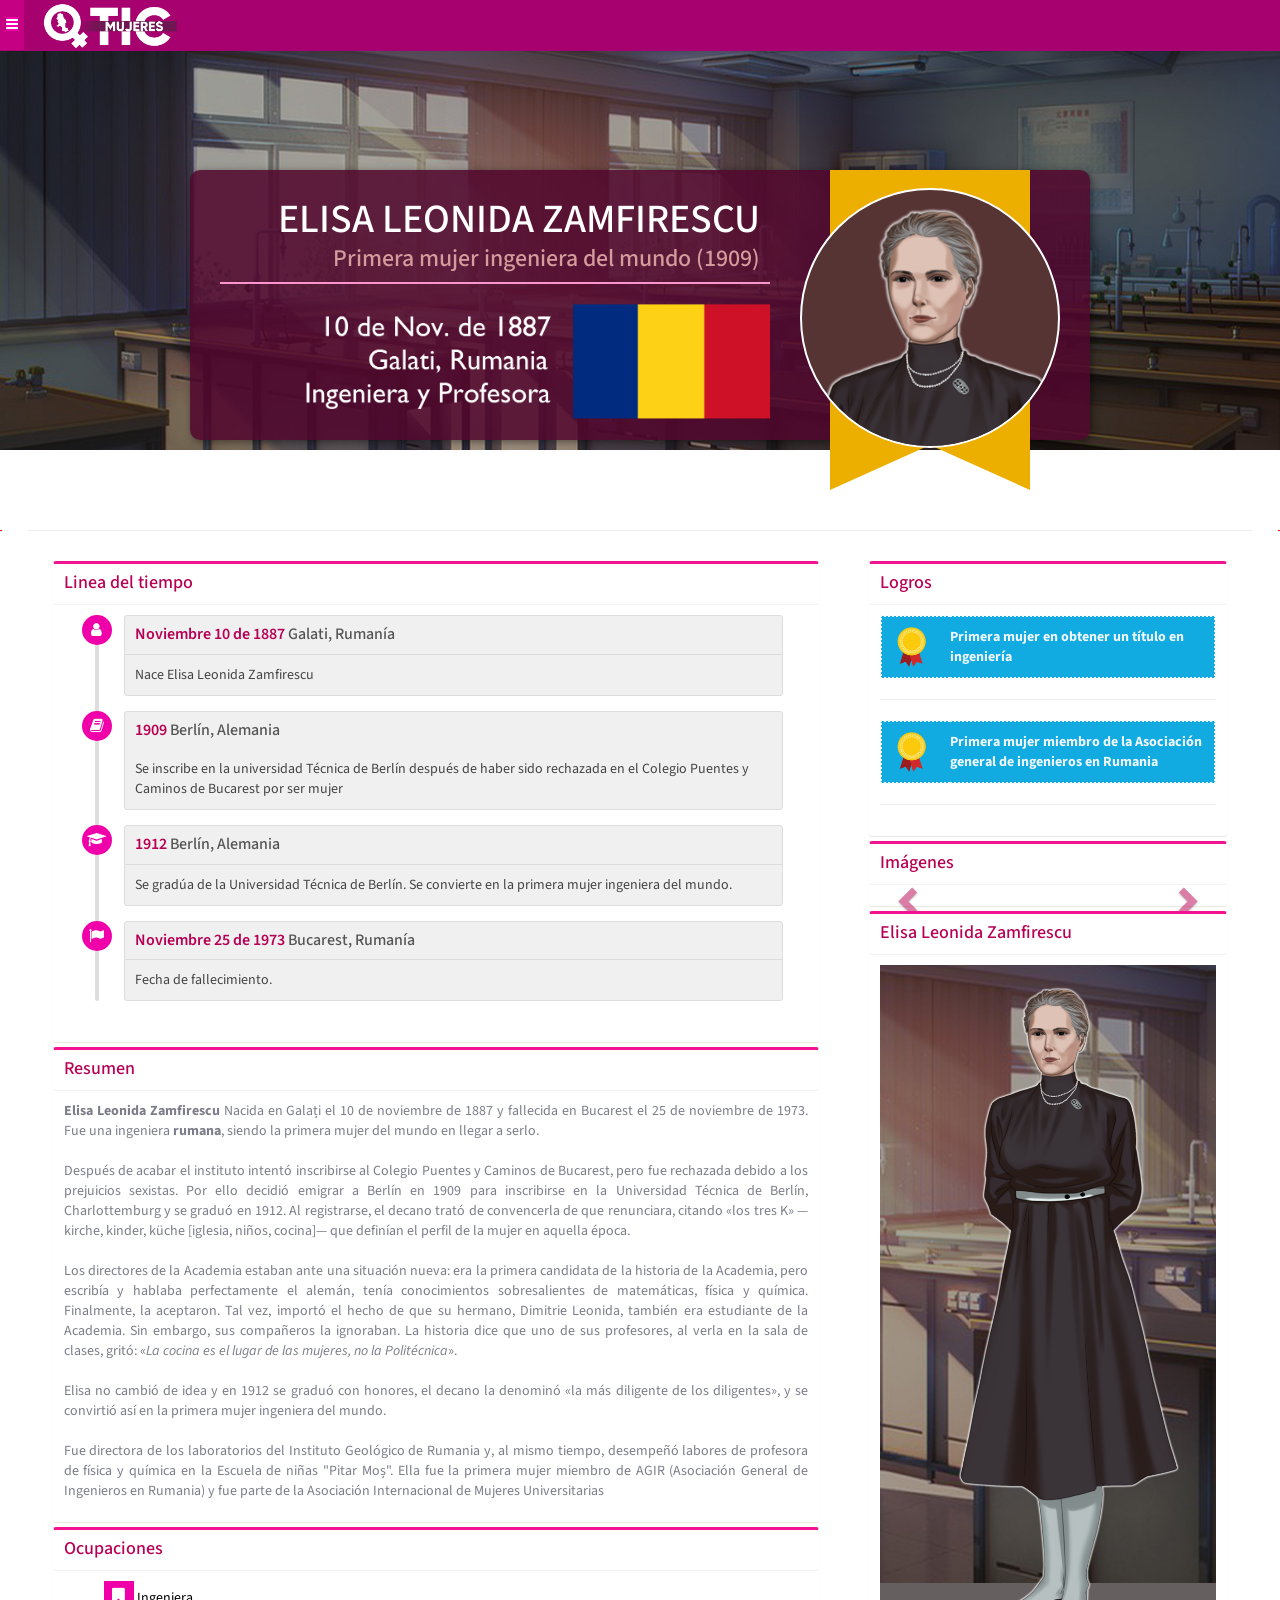
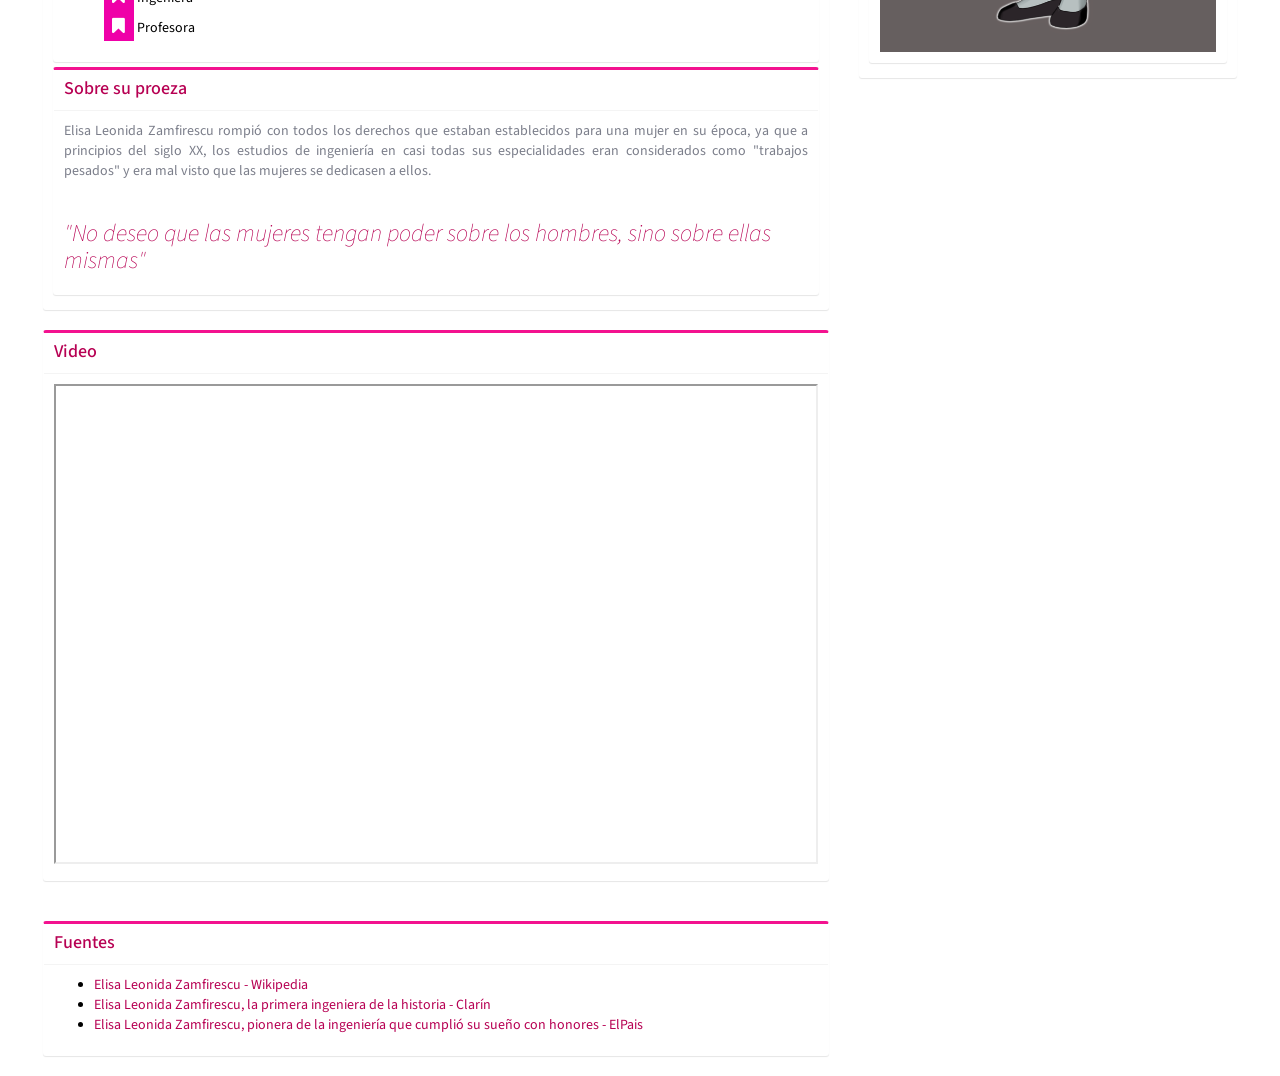
==== commit 3b8d3ff4: "correcciones" ====
--- a/elisa-leonida.html
+++ b/elisa-leonida.html
@@ -73,7 +73,7 @@
 
 	    	<!-- Use any element to open the sidenav -->
 
-		    <div style=" height: 450px;   background-image: url(img/Elisa-leonida/fondo.jpg); background-size: 100%;  background-repeat-y: auto;  background-position: center; 				background-attachment:scroll; "  class="hold-transition login-page">
+		    <div style=" height: 450px;   background-image: url(img/elisa-leonida/fondo.jpg); background-size: 100%;  background-repeat-y: auto;  background-position: center; 				background-attachment:scroll; "  class="hold-transition login-page">
 
 		    	<div class="visible-md visible-lg"> <!-- recuadro de presentación -->
 
@@ -86,13 +86,13 @@
 									<h3 class="cualidad-MD">Primera mujer ingeniera del mundo (1909) </h3>
 									
 								</div>
-								<img style="width: 100%; padding-left: 60px;" src="img/Elisa-leonida/datos.png">	
+								<img style="width: 100%; padding-left: 60px;" src="img/elisa-leonida/datos.png">	
 							</div>
 
 							<div class="col-sm-4">								
 								<div class="ribbon"></div>								
 								<div class="fondoPerfil-MD" style="background-color: #563434">
-									<img class="fotoPerfil-MD" src="img\Elisa-leonida/personaje.png">
+									<img class="fotoPerfil-MD" src="img\elisa-leonida/personaje.png">
 
 								</div>								
 							</div>
@@ -107,7 +107,7 @@
 		    			<div class="row">
 		    				<div class="col-sm-12">																
 								<div class="fondoPerfil-SM">
-									<img style="width: 250%; left: -116px; margin-top: 10px; position: absolute; " src="img\Elisa-leonida/personaje.png">
+									<img style="width: 250%; left: -116px; margin-top: 10px; position: absolute; " src="img\elisa-leonida/personaje.png">
 
 								</div>								
 							</div>
@@ -115,7 +115,7 @@
 								<h1 style="text-align: center; font-size: 25px; color: white; margin-bottom: 0px; "> ELISA LEONIDA ZAMFIRESCU </h1>
 								<h5 style="text-align: center; margin-top: 4px; color: white; white-space: nowrap; ">Primera mujer ingeniera del mundo (1909) </h3>
 								<hr>
-								<img style="max-width: 400px; width: 100%; display: block; margin-right: auto; margin-left: auto;" src="img/Elisa-leonida/datos.png">	
+								<img style="max-width: 400px; width: 100%; display: block; margin-right: auto; margin-left: auto;" src="img/elisa-leonida/datos.png">	
 							</div>							
 						</div>		
 		    		</div>					
@@ -385,10 +385,10 @@
 													  <!-- Wrapper for slides -->
 													  <div class="carousel-inner">
 													    <div class="item active">
-													      <img src="img\Elisa-leonida\Fotos/1.jpg" alt="">
+													      <img src="img\elisa-leonida\Fotos/1.jpg" alt="">
 													    </div>
 													    <div class="item">
-													      <img src="img\Elisa-leonida\Fotos/2.jpg" alt="">
+													      <img src="img\elisa-leonida\Fotos/2.jpg" alt="">
 													    </div>								    
 													  </div>
 
@@ -417,7 +417,7 @@
 						                    </div>
 						                    <div id="collapseFive" class="panel-collapse collapse in">
 						                        <div class="box-body">
-						                         	<img style="width: 100%; background-color: #885e68; background-image: url(img/Elisa-leonida/fondo.jpg); background-position: bottom;  padding-top: 20px;" src="img\Elisa-leonida/personaje.png">
+						                         	<img style="width: 100%; background-color: #885e68; background-image: url(img/elisa-leonida/fondo.jpg); background-position: bottom;  padding-top: 20px;" src="img\elisa-leonida/personaje.png">
 						                        </div>
 						                    </div>
 						                </div>
@@ -431,7 +431,7 @@
 						                    </div>
 						                    <div id="collapseFive" class="panel-collapse collapse in">
 						                        <div class="box-body">
-						                         	<img style="width: 100%; background-color: #885e68; background-image: url(img/Elisa-leonida/fondo.jpg); background-position: bottom;  padding-top: 20px;" src="img\Elisa-leonida/personaje.png">
+						                         	<img style="width: 100%; background-color: #885e68; background-image: url(img/elisa-leonida/fondo.jpg); background-position: bottom;  padding-top: 20px;" src="img\elisa-leonida/personaje.png">
 						                        </div>
 						                    </div>
 						                </div>
